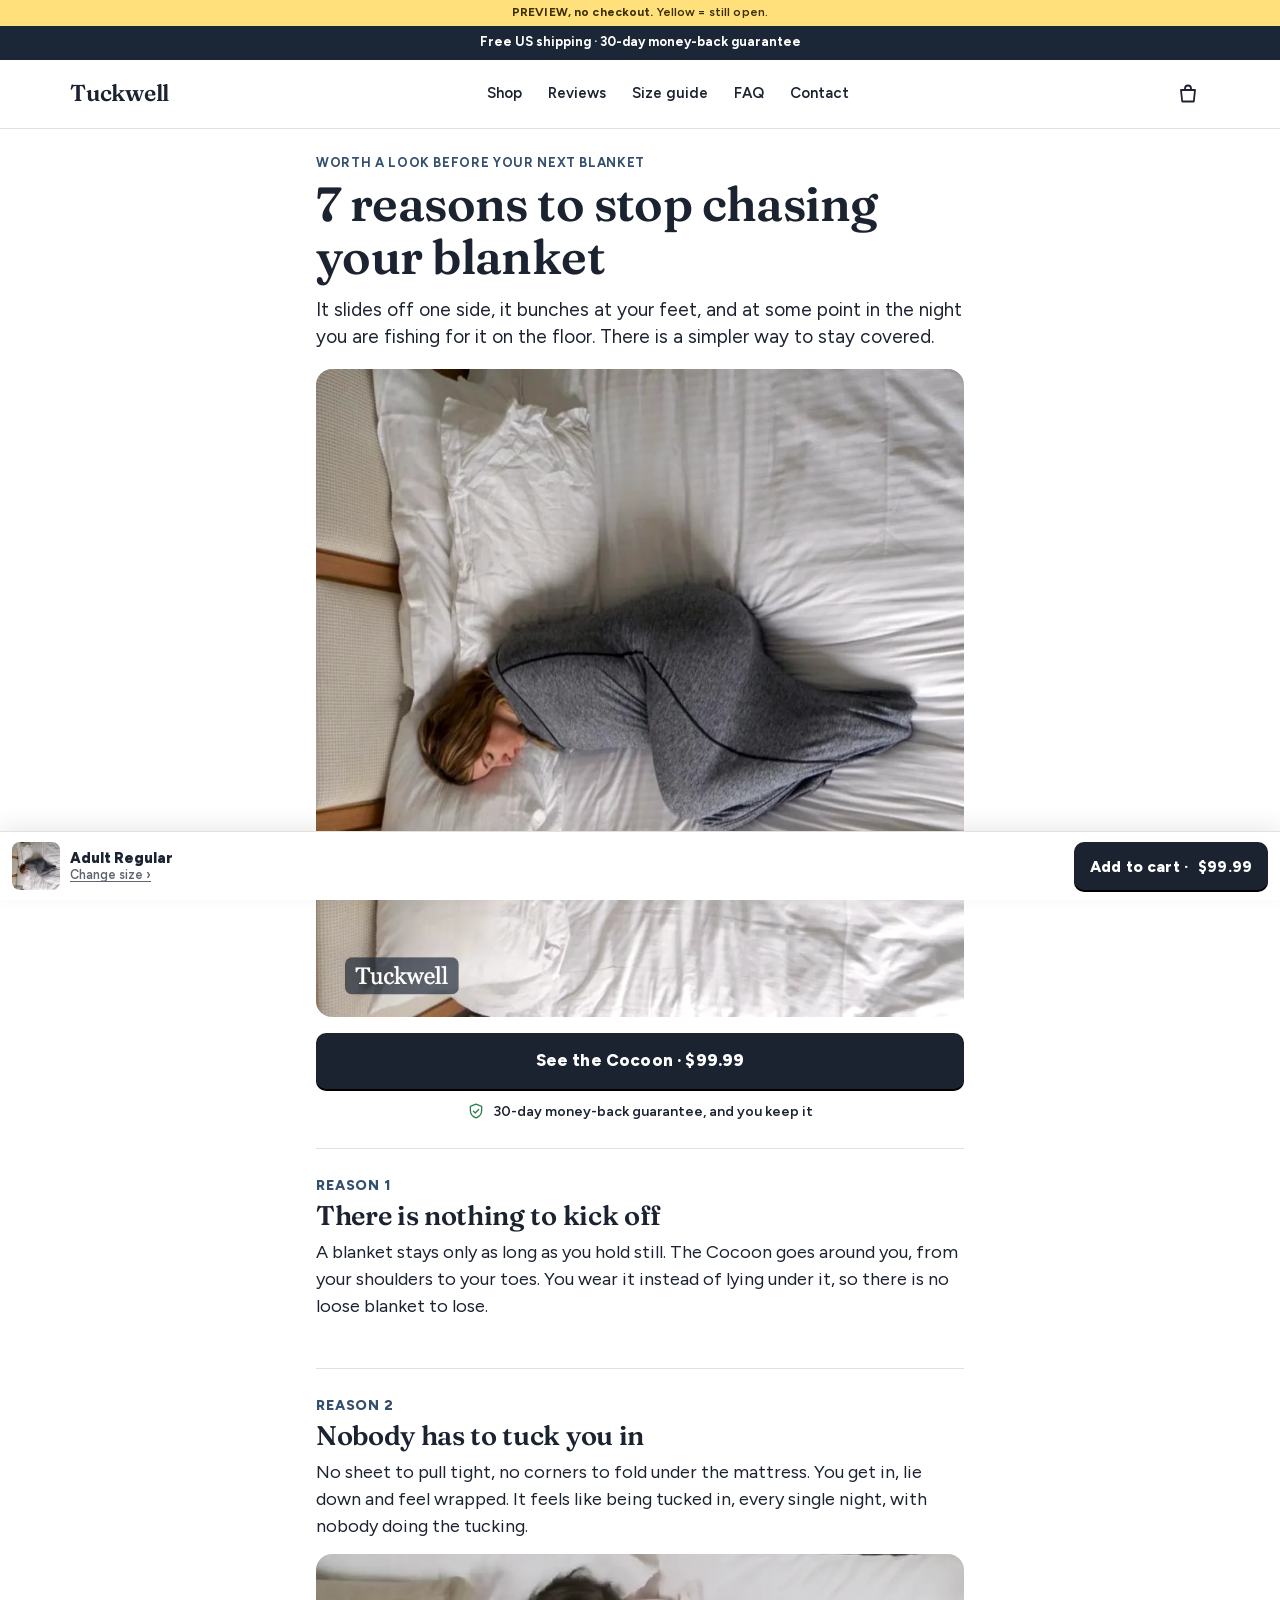
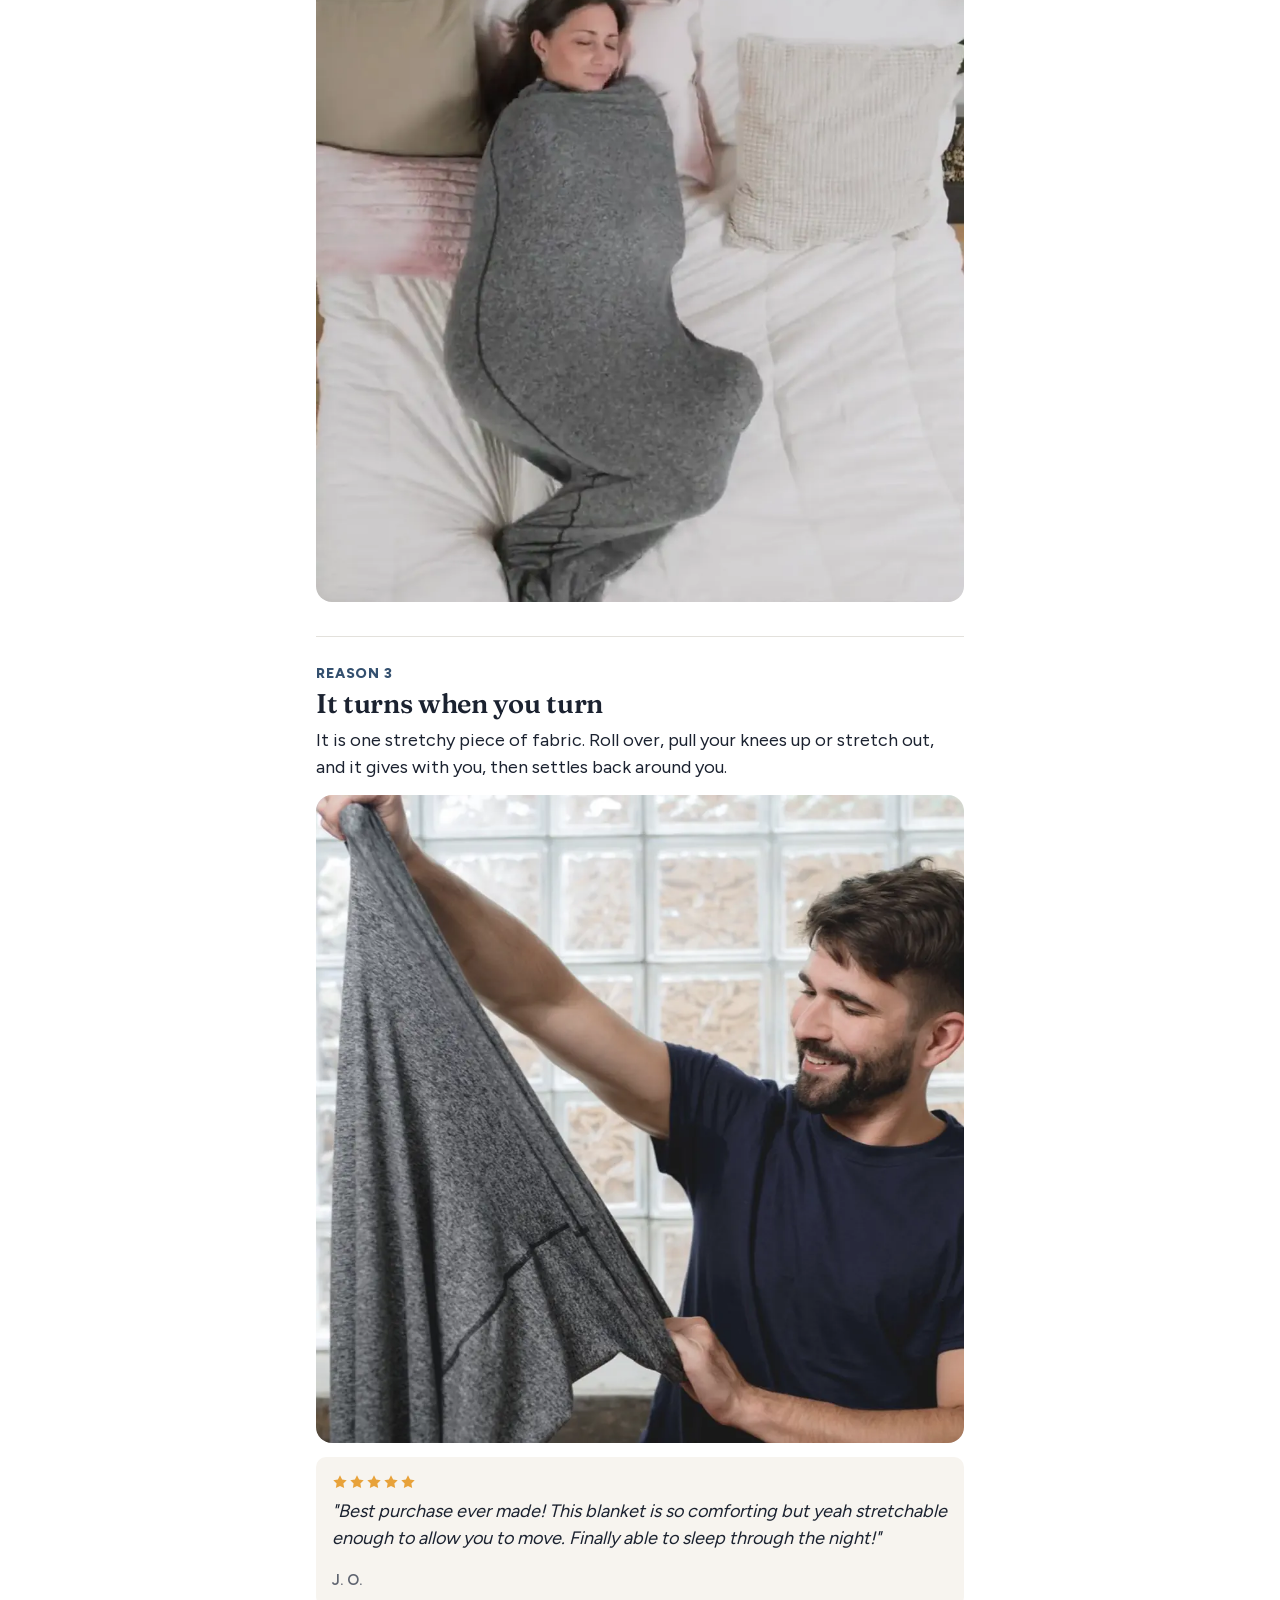
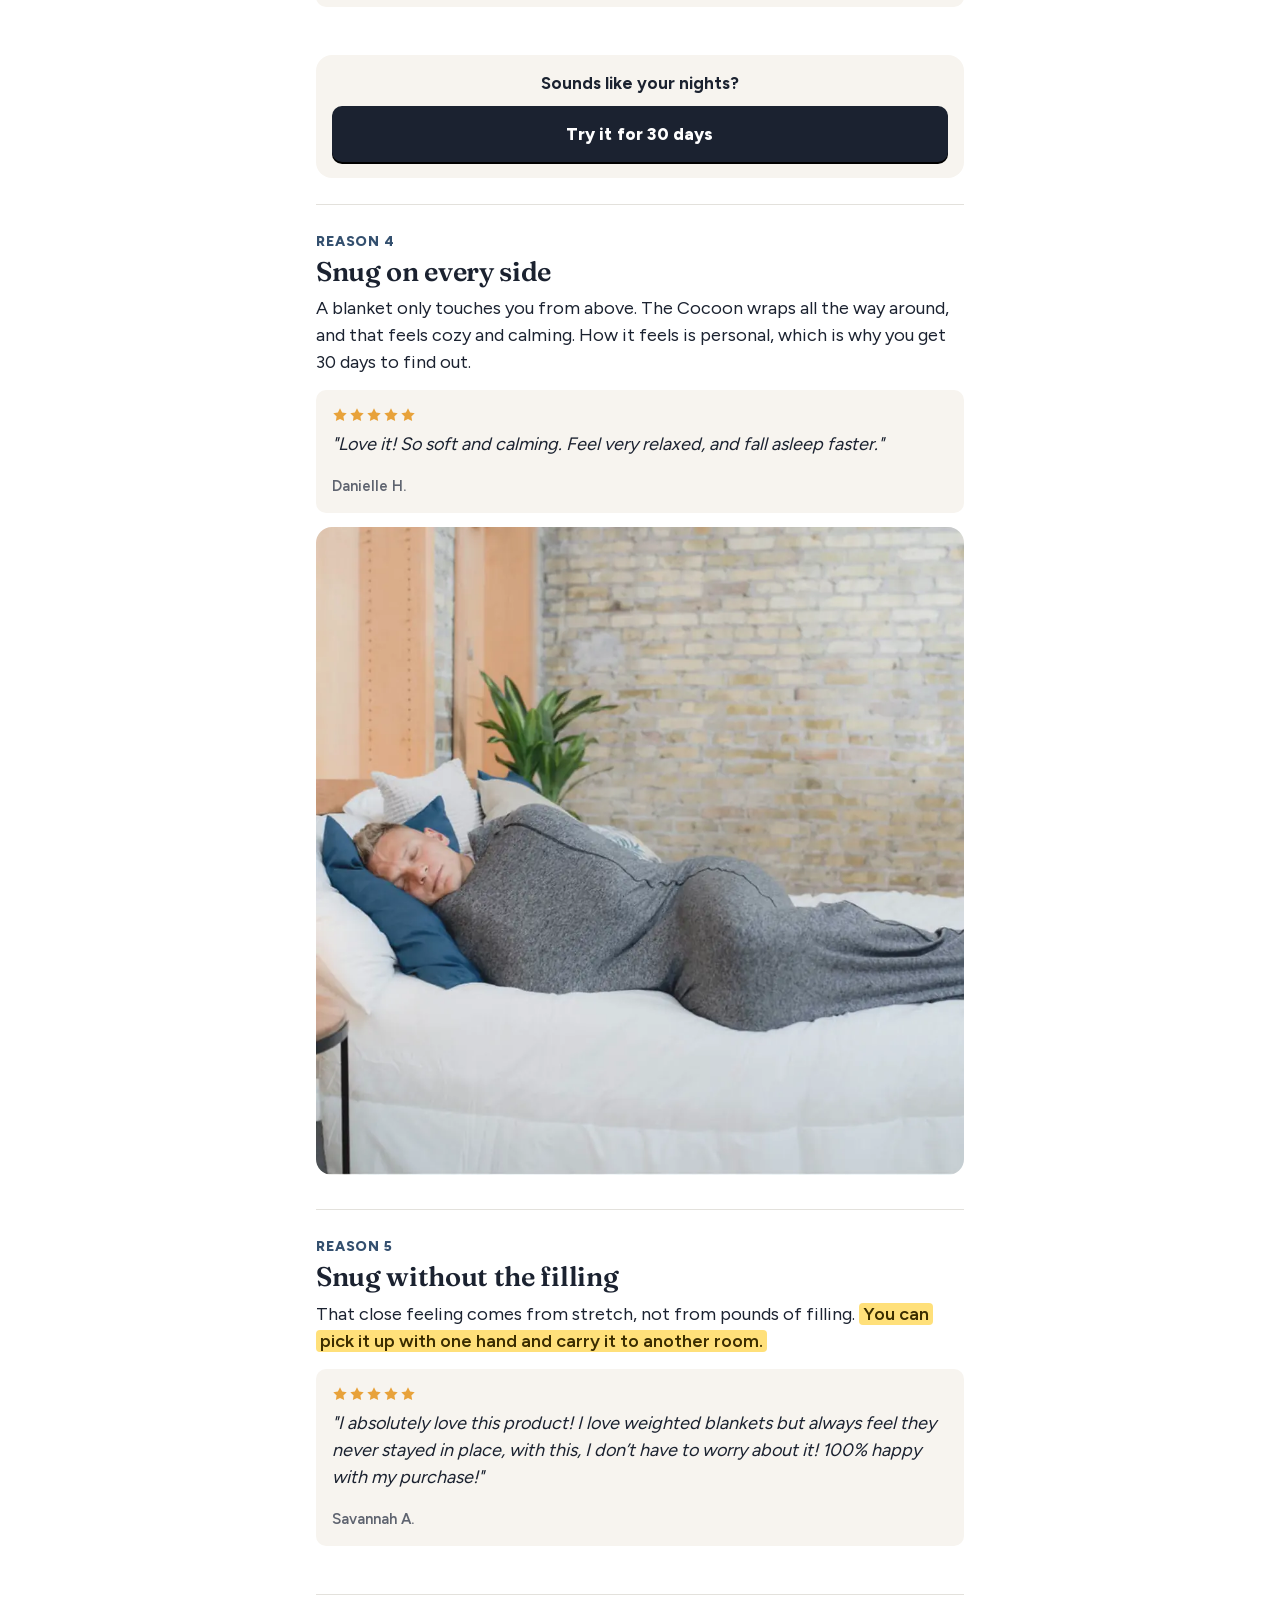
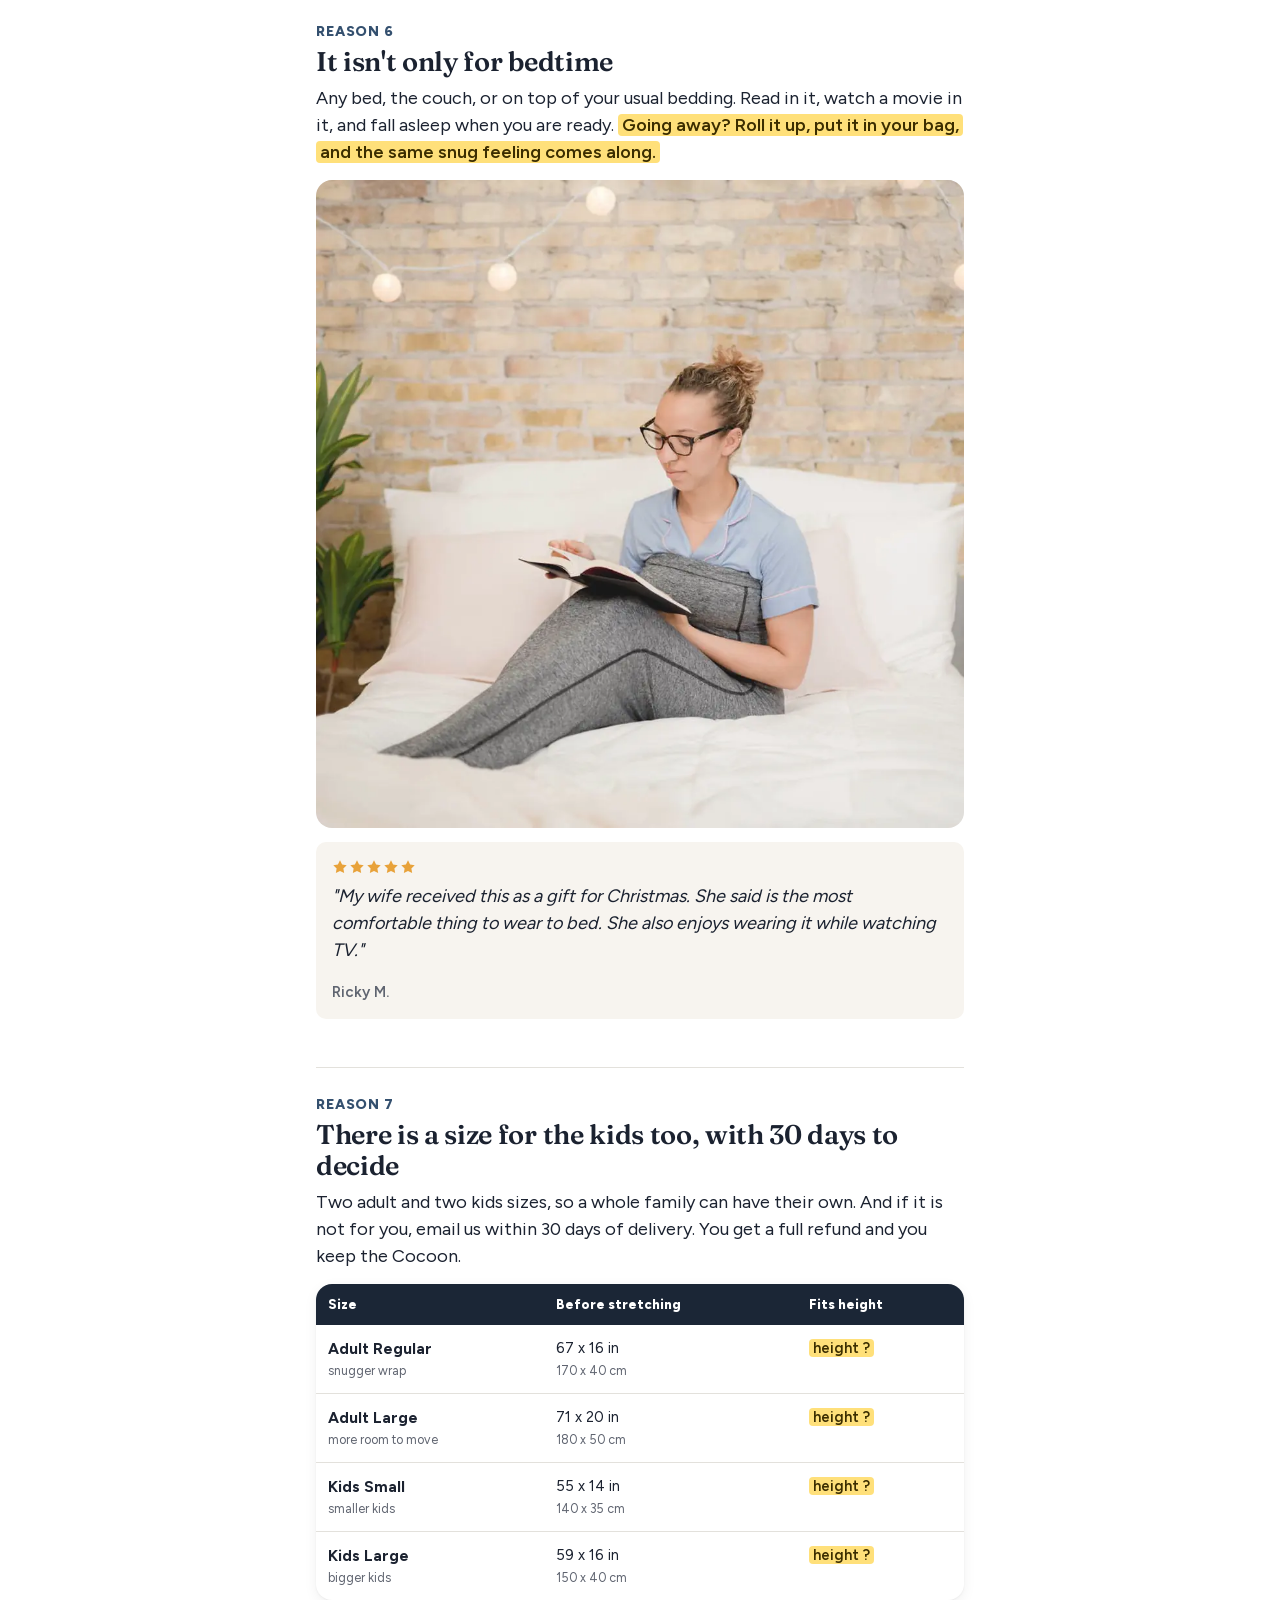
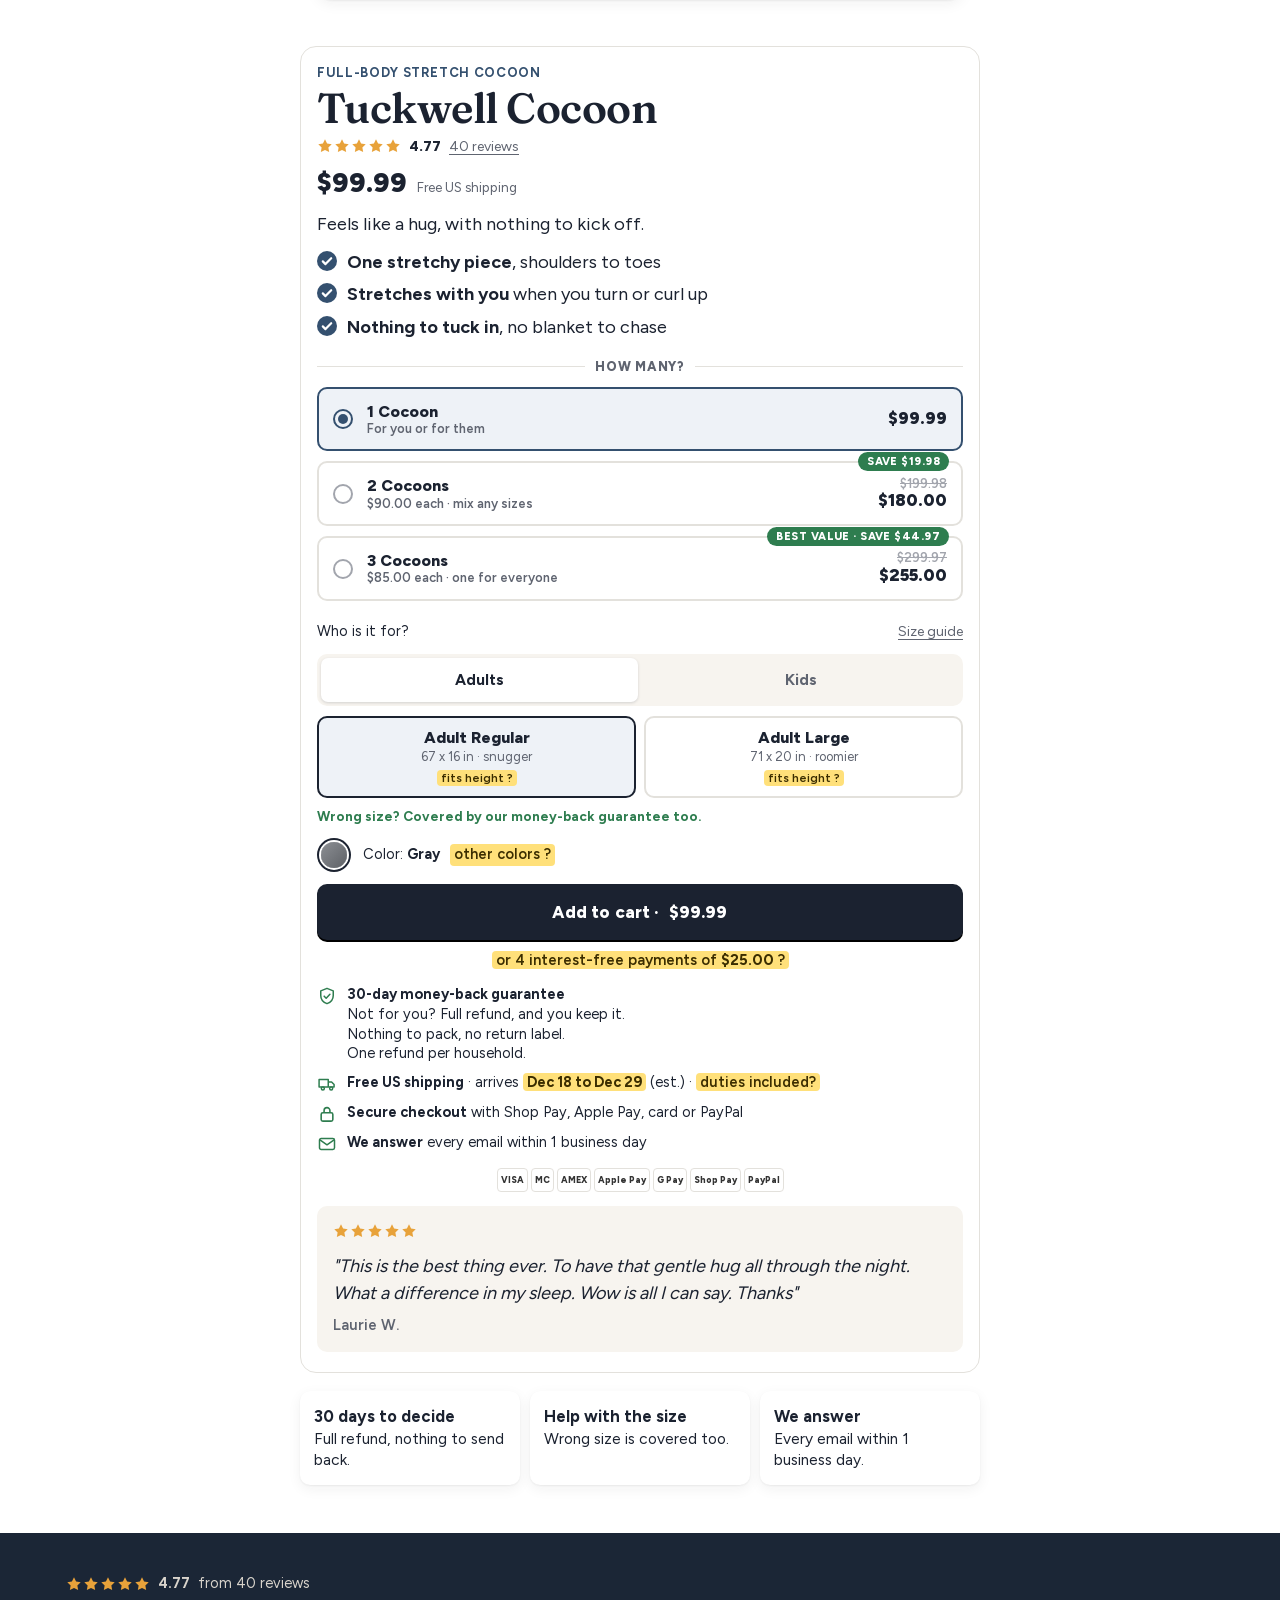
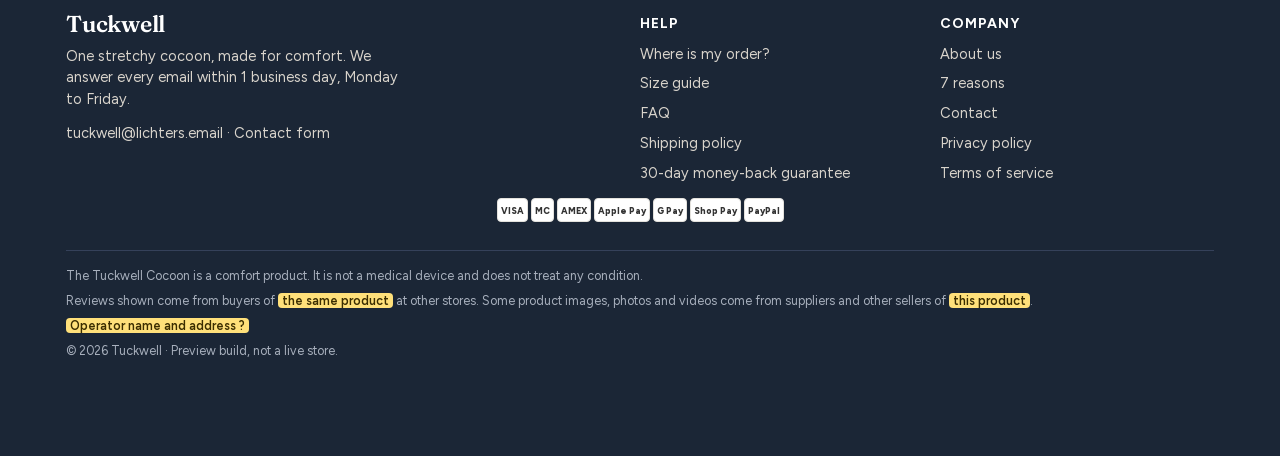
==== pages/7-reasons/index.html @ e1fd1ad3 "Tuckwell Cocoon: Bau aus den besten Konkurrenz-Shops Co-Authored-By: Claude Opus 5.5 <noreply@anthro" ====
<!doctype html>
<html lang="en">
<head>
<meta charset="utf-8">
<meta name="viewport" content="width=device-width,initial-scale=1,viewport-fit=cover">
<meta name="robots" content="noindex,nofollow">
<link rel="preload" href="../../fonts/Figtree.woff2" as="font" type="font/woff2" crossorigin>
<link rel="preload" href="../../fonts/Fraunces-600.woff2" as="font" type="font/woff2" crossorigin>
<meta property="og:image" content="../../img/og_tuckwell.jpg">
<link rel="stylesheet" href="../../assets/shop.css">
<title>7 reasons to stop chasing your blanket | Tuckwell</title>
<meta name="description" content="Why a stretchy full-body cocoon beats a blanket that never stays where you left it.">
<meta property="og:title" content="7 reasons to stop chasing your blanket">
</head>
<body data-basis="../..">
<svg width="0" height="0" style="position:absolute" aria-hidden="true">
  <symbol id="i-stern" viewBox="0 0 20 20"><path fill="currentColor" d="M10 1.6l2.6 5.3 5.8.8-4.2 4.1 1 5.8L10 14.9l-5.2 2.7 1-5.8L1.6 7.7l5.8-.8z"/></symbol>
  <symbol id="i-haken" viewBox="0 0 20 20"><circle cx="10" cy="10" r="10" fill="currentColor"/><path d="M5.8 10.4l2.7 2.7 5.7-5.9" fill="none" stroke="#fff" stroke-width="2.2" stroke-linecap="round" stroke-linejoin="round"/></symbol>
  <symbol id="i-haken-fein" viewBox="0 0 24 24"><path d="M5 12.5l4.5 4.5L19 7.5" fill="none" stroke="currentColor" stroke-width="2.4" stroke-linecap="round" stroke-linejoin="round"/></symbol>
  <symbol id="i-laster" viewBox="0 0 24 24"><g fill="none" stroke="currentColor" stroke-width="1.8" stroke-linejoin="round"><path d="M2.5 6.5h11v9h-11zM13.5 9.5h4l3 3.2v2.8h-7z"/><circle cx="7" cy="17.5" r="1.8" fill="#fff"/><circle cx="17" cy="17.5" r="1.8" fill="#fff"/></g></symbol>
  <symbol id="i-schild" viewBox="0 0 24 24"><g fill="none" stroke="currentColor" stroke-width="1.8" stroke-linejoin="round"><path d="M12 2.8l7.5 3v5.6c0 4.6-3.2 8.3-7.5 9.8-4.3-1.5-7.5-5.2-7.5-9.8V5.8z"/><path d="M8.6 12.2l2.4 2.4 4.5-4.6" stroke-linecap="round"/></g></symbol>
  <symbol id="i-waschen" viewBox="0 0 24 24"><g fill="none" stroke="currentColor" stroke-width="1.8" stroke-linejoin="round" stroke-linecap="round"><path d="M3 7h18l-2 12.5H5z"/><path d="M3 7l1.6-3h14.8L21 7"/><path d="M7.5 12.5c1.5-1.4 3-1.4 4.5 0s3 1.4 4.5 0"/></g></symbol>
  <symbol id="i-pfote" viewBox="0 0 24 24"><g fill="currentColor"><ellipse cx="6.2" cy="10" rx="2" ry="2.6"/><ellipse cx="10" cy="6.6" rx="2" ry="2.7"/><ellipse cx="14" cy="6.6" rx="2" ry="2.7"/><ellipse cx="17.8" cy="10" rx="2" ry="2.6"/><path d="M12 11.2c3 0 5.6 3.4 5.6 5.7 0 1.8-1.4 2.6-2.9 2.6-1.1 0-1.8-.6-2.7-.6s-1.6.6-2.7.6c-1.5 0-2.9-.8-2.9-2.6 0-2.3 2.6-5.7 5.6-5.7z"/></g></symbol>
  <symbol id="i-korb" viewBox="0 0 24 24"><g fill="none" stroke="currentColor" stroke-width="1.8" stroke-linejoin="round" stroke-linecap="round"><path d="M5 8h14l-1.2 11.5H6.2z"/><path d="M9 8V6.5a3 3 0 016 0V8"/></g></symbol>
  <symbol id="i-menue" viewBox="0 0 24 24"><path d="M3.5 7h17M3.5 12h17M3.5 17h17" stroke="currentColor" stroke-width="1.9" stroke-linecap="round"/></symbol>
  <symbol id="i-zu" viewBox="0 0 24 24"><path d="M6 6l12 12M18 6L6 18" stroke="currentColor" stroke-width="2" stroke-linecap="round"/></symbol>
  <symbol id="i-pfeil" viewBox="0 0 24 24"><path d="M9 5l7 7-7 7" fill="none" stroke="currentColor" stroke-width="2" stroke-linecap="round" stroke-linejoin="round"/></symbol>
  <symbol id="i-kalender" viewBox="0 0 24 24"><g fill="none" stroke="currentColor" stroke-width="1.8" stroke-linejoin="round" stroke-linecap="round"><rect x="3.5" y="5" width="17" height="15" rx="2"/><path d="M3.5 9.5h17M8 3v4M16 3v4"/></g></symbol>
  <symbol id="i-paket" viewBox="0 0 24 24"><g fill="none" stroke="currentColor" stroke-width="1.8" stroke-linejoin="round"><path d="M12 2.8l8.5 4.4v9.6L12 21.2l-8.5-4.4V7.2z"/><path d="M3.5 7.2L12 11.6l8.5-4.4M12 11.6v9.6"/></g></symbol>
  <symbol id="i-herz" viewBox="0 0 24 24"><path d="M12 20.3s-7.8-4.7-7.8-10.4A4.4 4.4 0 0112 7.2a4.4 4.4 0 017.8 2.7c0 5.7-7.8 10.4-7.8 10.4z" fill="currentColor"/></symbol>
  <symbol id="i-mail" viewBox="0 0 24 24"><g fill="none" stroke="currentColor" stroke-width="1.8" stroke-linejoin="round"><rect x="3" y="5.5" width="18" height="13" rx="2"/><path d="M3.5 7l8.5 6 8.5-6"/></g></symbol>
  <symbol id="i-schloss" viewBox="0 0 24 24"><g fill="none" stroke="currentColor" stroke-width="1.9" stroke-linejoin="round"><rect x="5" y="10.5" width="14" height="10" rx="2"/><path d="M8.5 10.5V7.8a3.5 3.5 0 017 0v2.7"/></g></symbol>
</svg>

<div class="vorschau"><b>PREVIEW, no checkout.</b> Yellow = still open.</div>
<div class="leiste" role="region" aria-label="Announcement"><span data-leiste>Christmas: order by <mark class="offen">Nov 30</mark> · Free US shipping</span></div>
<header class="kopf"><div class="kopf__innen">
  <a class="logo kopf__logo" href="../../" aria-label="Tuckwell home">Tuckwell</a>
  <nav class="kopf__nav" aria-label="Main"><a href="../../products/tuckwell-cocoon/">Shop</a><a href="../../products/tuckwell-cocoon/#bewertungen">Reviews</a><a href="../../pages/size-guide/">Size guide</a><a href="../../pages/faq/">FAQ</a><a href="../../pages/contact/">Contact</a></nav>
  <div class="kopf__rechts">
    <button class="symbol" data-oeffne="#korb" aria-label="Cart"><svg><use href="#i-korb"/></svg><span class="korb-zahl" data-leer="1">0</span></button>
    <button class="symbol kopf__menue" data-oeffne="#menue" aria-label="Menu"><svg><use href="#i-menue"/></svg></button>
  </div>
</div></header>
<main>
<article class="artikel">
  <div class="vorzeile-klein">Worth a look before your next blanket</div>
  <h1>7 reasons to stop chasing your blanket</h1>
  <p class="artikel__lead">It slides off one side, it bunches at your feet, and at some point in the night you are fishing for it on the floor. There is a simpler way to stay covered.</p>
  <img class="artikel__held" src="../../img/tw_01_oben.webp" alt="Woman asleep on her side on a bed, wrapped shoulders to toes in the gray Tuckwell Cocoon" width="1000" height="1000" fetchpriority="high">
  <a class="knopf" href="#kaufen">See the Cocoon · $99.99</a>
  <p class="klein-zeile"><svg><use href="#i-schild"/></svg> 30-day money-back guarantee, and you keep it</p>

  <section class="grund"><div class="grund__nr">REASON 1</div><h2>There is nothing to kick off</h2>
    <p>A blanket stays only as long as you hold still. The Cocoon goes around you, from your shoulders to your toes. You wear it instead of lying under it, so there is no loose blanket to lose.</p></section>

  <section class="grund"><div class="grund__nr">REASON 2</div><h2>Nobody has to tuck you in</h2>
    <p>No sheet to pull tight, no corners to fold under the mattress. You get in, lie down and feel wrapped. It feels like being tucked in, every single night, with nobody doing the tucking.</p>
    <img src="../../img/tw_anziehen_poster.webp" alt="Woman lying in the gray Cocoon on a bed, whole product on the body" loading="lazy" width="1000" height="1000"></section>

  <section class="grund"><div class="grund__nr">REASON 3</div><h2>It turns when you turn</h2>
    <p>It is one stretchy piece of fabric. Roll over, pull your knees up or stretch out, and it gives with you, then settles back around you.</p>
    <img src="../../img/tw_05_stoff.webp" alt="Man stretching the Cocoon fabric" loading="lazy" width="1000" height="1000"><div class="zitat"><span class="sterne"><svg><use href="#i-stern"/></svg><svg><use href="#i-stern"/></svg><svg><use href="#i-stern"/></svg><svg><use href="#i-stern"/></svg><svg><use href="#i-stern"/></svg></span><p>"Best purchase ever made! This blanket is so comforting but yeah stretchable enough to allow you to move. Finally able to sleep through the night!"</p><small>J. O.</small></div></section>

  <div class="zwischen"><p>Sounds like your nights?</p><a class="knopf" href="#kaufen">Try it for 30 days</a></div>

  <section class="grund"><div class="grund__nr">REASON 4</div><h2>Snug on every side</h2>
    <p>A blanket only touches you from above. The Cocoon wraps all the way around, and that feels cozy and calming. How it feels is personal, which is why you get 30 days to find out.</p><div class="zitat"><span class="sterne"><svg><use href="#i-stern"/></svg><svg><use href="#i-stern"/></svg><svg><use href="#i-stern"/></svg><svg><use href="#i-stern"/></svg><svg><use href="#i-stern"/></svg></span><p>"Love it! So soft and calming. Feel very relaxed, and fall asleep faster."</p><small>Danielle H.</small></div>
    <img src="../../img/tw_06_seite.webp" alt="Man asleep on his side in the Cocoon" loading="lazy" width="1000" height="1000"></section>

  <section class="grund"><div class="grund__nr">REASON 5</div><h2>Snug without the filling</h2>
    <p>That close feeling comes from stretch, not from pounds of filling. <mark class="offen">You can pick it up with one hand and carry it to another room.</mark></p><div class="zitat"><span class="sterne"><svg><use href="#i-stern"/></svg><svg><use href="#i-stern"/></svg><svg><use href="#i-stern"/></svg><svg><use href="#i-stern"/></svg><svg><use href="#i-stern"/></svg></span><p>"I absolutely love this product! I love weighted blankets but always feel they never stayed in place, with this, I don’t have to worry about it! 100% happy with my purchase!"</p><small>Savannah A.</small></div></section>

  <section class="grund"><div class="grund__nr">REASON 6</div><h2>It isn't only for bedtime</h2>
    <p>Any bed, the couch, or on top of your usual bedding. Read in it, watch a movie in it, and fall asleep when you are ready. <mark class="offen">Going away? Roll it up, put it in your bag, and the same snug feeling comes along.</mark></p>
    <img src="../../img/tw_07_lesen.webp" alt="Woman reading on the bed in the Cocoon" loading="lazy" width="1000" height="1000"><div class="zitat"><span class="sterne"><svg><use href="#i-stern"/></svg><svg><use href="#i-stern"/></svg><svg><use href="#i-stern"/></svg><svg><use href="#i-stern"/></svg><svg><use href="#i-stern"/></svg></span><p>"My wife received this as a gift for Christmas. She said is the most comfortable thing to wear to bed. She also enjoys wearing it while watching TV."</p><small>Ricky M.</small></div></section>

  <section class="grund"><div class="grund__nr">REASON 7</div><h2>There is a size for the kids too, with 30 days to decide</h2>
    <p>Two adult and two kids sizes, so a whole family can have their own. And if it is not for you, email us within 30 days of delivery. You get a full refund and you keep the Cocoon.</p>
    <div class="groessen-tabelle"><table><thead><tr><th>Size</th><th>Before stretching</th><th>Fits height</th></tr></thead><tbody><tr><td><b>Adult Regular</b><small>snugger wrap</small></td><td>67 x 16 in<small>170 x 40 cm</small></td><td><mark class="offen">height ?</mark></td></tr><tr><td><b>Adult Large</b><small>more room to move</small></td><td>71 x 20 in<small>180 x 50 cm</small></td><td><mark class="offen">height ?</mark></td></tr><tr><td><b>Kids Small</b><small>smaller kids</small></td><td>55 x 14 in<small>140 x 35 cm</small></td><td><mark class="offen">height ?</mark></td></tr><tr><td><b>Kids Large</b><small>bigger kids</small></td><td>59 x 16 in<small>150 x 40 cm</small></td><td><mark class="offen">height ?</mark></td></tr></tbody></table></div></section>
</article>

<section class="huelle" style="max-width:712px"><div class="kaufkasten" id="kaufen">
  <div class="pdp__info">
    <div class="vorzeile-klein">Full-body stretch cocoon</div>
    <h2 class="titel">Tuckwell Cocoon</h2>
    <a class="sterne-zeile" href="../../products/tuckwell-cocoon/#bewertungen"><span class="sterne"><svg><use href="#i-stern"/></svg><svg><use href="#i-stern"/></svg><svg><use href="#i-stern"/></svg><svg><use href="#i-stern"/></svg><svg><use href="#i-stern"/></svg></span><b>4.77</b><u>40 reviews</u></a>
    <div class="preis-zeile"><span class="preis">$99.99</span><small>Free US shipping</small></div>
    <p class="unterzeile">Feels like a hug, with nothing to kick off.</p>
    <ul class="haken">
      <li><svg><use href="#i-haken"/></svg><span><b>One stretchy piece</b>, shoulders to toes</span></li>
      <li><svg><use href="#i-haken"/></svg><span><b>Stretches with you</b> when you turn or curl up</span></li>
      <li><svg><use href="#i-haken"/></svg><span><b>Nothing to tuck in</b>, no blanket to chase</span></li>
    </ul>

    <div class="stufen" id="wieviele">
      <div class="stufen__titel">How many?</div>
      <button class="stufe an" data-stufe="1">
        <span class="stufe__punkt"></span>
        <span class="stufe__name">1 Cocoon<small>For you or for them</small></span>
        <span class="stufe__preis"><span>$99.99</span></span>
      </button>
      <button class="stufe" data-stufe="2">
        <span class="stufe__band">Save $19.98</span>
        <span class="stufe__punkt"></span>
        <span class="stufe__name">2 Cocoons<small>$90.00 each · mix any sizes</small></span>
        <span class="stufe__preis"><s>$199.98</s><span>$180.00</span></span>
      </button>
      <button class="stufe" data-stufe="3">
        <span class="stufe__band">Best value · save $44.97</span>
        <span class="stufe__punkt"></span>
        <span class="stufe__name">3 Cocoons<small>$85.00 each · one for everyone</small></span>
        <span class="stufe__preis"><s>$299.97</s><span>$255.00</span></span>
      </button>
    </div>

    <div class="wahl">
      <div class="wahl__kopf"><span data-erste>Who is it for?</span><button type="button" data-oeffne="#groessenblatt">Size guide</button></div>
      <div class="umschalter"><button data-gruppe="adult">Adults</button><button data-gruppe="kids">Kids</button></div>
      <div class="groessen groessen--zwei" data-fuer="adult"><button class="groesse" data-groesse="a170"><b>Adult Regular</b><span>67 x 16 in · snugger</span><span><mark class="offen">fits height ?</mark></span></button><button class="groesse" data-groesse="a180"><b>Adult Large</b><span>71 x 20 in · roomier</span><span><mark class="offen">fits height ?</mark></span></button></div>
      <div class="groessen groessen--zwei" data-fuer="kids" hidden><button class="groesse" data-groesse="k140"><b>Kids Small</b><span>55 x 14 in · smaller</span><span><mark class="offen">fits height ?</mark></span></button><button class="groesse" data-groesse="k150"><b>Kids Large</b><span>59 x 16 in · bigger</span><span><mark class="offen">fits height ?</mark></span></button></div>
      <p class="kinder-hinweis" data-fuer="kids" hidden>For children from age <mark class="offen">minimum age ?</mark> who can get in and out on their own. Not for babies or toddlers.</p>
      <div class="zweite" data-zweite hidden>
        <div>Second Cocoon: <b data-text="groesse2">Adult Regular</b></div>
        <div class="zweite__wahl"><button data-groesse2="a170">Adult R</button><button data-groesse2="a180">Adult L</button><button data-groesse2="k140">Kids S</button><button data-groesse2="k150">Kids L</button></div>
      </div>
      <div class="zweite" data-dritte hidden>
        <div>Third Cocoon: <b data-text="groesse3">Adult Regular</b></div>
        <div class="zweite__wahl"><button data-groesse3="a170">Adult R</button><button data-groesse3="a180">Adult L</button><button data-groesse3="k140">Kids S</button><button data-groesse3="k150">Kids L</button></div>
      </div>
      <div class="groessen__hinweis">Wrong size? Covered by our money-back guarantee&nbsp;too.</div>
    </div>

    <div class="wahl">
      <div class="farb-zeile"><span class="farb-punkt"></span><span>Color: <b>Gray</b></span><mark class="offen">other colors ?</mark></div>
    </div>

    <button class="knopf" id="hauptknopf" data-kaufen>Add to cart · <span data-text="knopfpreis">$99.99</span></button>
    <div class="rate"><mark class="offen">or 4 interest-free payments of <b data-text="rate">$25.00</b> ?</mark></div>
    <div class="vertrauenszeilen">
      <div><svg><use href="#i-schild"/></svg><span class="zeilen"><b>30-day money-back guarantee</b><i>Not for you? Full refund, and you keep it.</i><i>Nothing to pack, no return label.</i><i>One refund per household.</i></span></div>
      <div><svg><use href="#i-laster"/></svg><span><b>Free US shipping</b> · arrives <mark class="offen"><b data-text="liefer">soon</b></mark> (est.) · <mark class="offen">duties included?</mark></span></div>
      <div><svg><use href="#i-schloss"/></svg><span><b>Secure checkout</b> with Shop Pay, Apple Pay, card or PayPal</span></div>
      <div><svg><use href="#i-mail"/></svg><span><b>We answer</b> every email within 1 business day</span></div>
      <div data-frist-zeile><svg><use href="#i-herz"/></svg><span><b>A Christmas gift?</b> Order by <mark class="offen">Nov 30</mark> (est.) and ship it straight to them.</span></div>
    </div>
    <div class="zahlarten" aria-label="Payment methods"><span>VISA</span><span>MC</span><span>AMEX</span><span>Apple Pay</span><span>G Pay</span><span>Shop Pay</span><span>PayPal</span></div>
    <div class="zitat"><span class="sterne"><svg><use href="#i-stern"/></svg><svg><use href="#i-stern"/></svg><svg><use href="#i-stern"/></svg><svg><use href="#i-stern"/></svg><svg><use href="#i-stern"/></svg></span><p>"This is the best thing ever. To have that gentle hug all through the night. What a difference in my sleep. Wow is all I can say. Thanks"</p><small>Laurie W.</small></div>
    
  </div>
</div>
<div class="karten3">
  <a href="../../pages/refund-policy/"><b>30 days to decide</b>Full refund, nothing to send back.</a>
  <a href="../../pages/size-guide/"><b>Help with the size</b>Wrong size is covered too.</a>
  <a href="../../pages/contact/"><b>We answer</b>Every email within 1 business day.</a>
</div></section>
<div style="height:48px"></div>
</main>
<div class="haftend" aria-hidden="true">
  <button class="haftend__wahl" data-oeffne="#groessenblatt" aria-label="Change size">
    <img src="../../img/tw_01_oben.webp" alt="" loading="lazy">
    <span class="haftend__text"><b data-text="haftwahl">Adult Regular</b><span class="haftend__liefer">Change size ›</span></span>
  </button>
  <button class="knopf" data-kaufen>Add to cart · <span data-text="knopfpreis">$99.99</span></button>
</div>
<div class="schublade schublade--unten" id="groessenblatt" aria-hidden="true"><div class="schublade__grund"></div>
  <div class="schublade__tafel"><div class="schublade__kopf"><span>Find the right size</span><button class="symbol" data-zu aria-label="Close"><svg><use href="#i-zu"/></svg></button></div>
  <div class="blatt__inhalt">
    <p class="blatt__regel">Sizes are before stretching. Between two sizes? <b>The smaller wraps snugger, the larger gives more room.</b></p>
    <div class="blatt__liste"><button data-groesse="a170" data-zu><b>Adult Regular</b><span>67 x 16 in<br>170 x 40 cm</span><strong><mark class="offen">fits height ?</mark></strong><em>snugger wrap</em></button><button data-groesse="a180" data-zu><b>Adult Large</b><span>71 x 20 in<br>180 x 50 cm</span><strong><mark class="offen">fits height ?</mark></strong><em>more room to move</em></button><button data-groesse="k140" data-zu><b>Kids Small</b><span>55 x 14 in<br>140 x 35 cm</span><strong><mark class="offen">fits height ?</mark></strong><em>smaller kids</em></button><button data-groesse="k150" data-zu><b>Kids Large</b><span>59 x 16 in<br>150 x 40 cm</span><strong><mark class="offen">fits height ?</mark></strong><em>bigger kids</em></button></div>
    <p class="blatt__klein">Wrong size? Covered by our 30-day money-back guarantee: full refund, you keep it. <a href="../../pages/size-guide/">Full size guide</a></p>
  </div></div></div>
<footer class="fuss"><div class="huelle">
  <a class="fuss__bew" href="../../products/tuckwell-cocoon/#bewertungen"><span class="sterne"><svg><use href="#i-stern"/></svg><svg><use href="#i-stern"/></svg><svg><use href="#i-stern"/></svg><svg><use href="#i-stern"/></svg><svg><use href="#i-stern"/></svg></span> <b>4.77</b> from 40 reviews</a>
  <div class="fuss__raster">
    <div><span class="logo logo--hell">Tuckwell</span>
      <p style="margin:0;max-width:340px">One stretchy cocoon, made for comfort. We answer every email within 1 business day, Monday to Friday.</p>
      <p style="margin:12px 0 0"><a href="mailto:tuckwell@lichters.email">tuckwell@lichters.email</a> · <a href="../../pages/contact/">Contact form</a></p></div>
    <div><h5>Help</h5><ul><li><a href="mailto:tuckwell@lichters.email?subject=Where%20is%20my%20order%3F">Where is my order?</a></li><li><a href="../../pages/size-guide/">Size guide</a></li><li><a href="../../pages/faq/">FAQ</a></li><li><a href="../../pages/shipping-policy/">Shipping policy</a></li><li><a href="../../pages/refund-policy/">30-day money-back guarantee</a></li></ul></div>
    <div><h5>Company</h5><ul><li><a href="../../pages/about-us/">About us</a></li><li><a href="../../pages/7-reasons/">7 reasons</a></li><li><a href="../../pages/contact/">Contact</a></li><li><a href="../../pages/privacy-policy/">Privacy policy</a></li><li><a href="../../pages/terms-of-service/">Terms of service</a></li></ul></div>
  </div>
  <div class="zahlarten" aria-label="Payment methods"><span>VISA</span><span>MC</span><span>AMEX</span><span>Apple Pay</span><span>G Pay</span><span>Shop Pay</span><span>PayPal</span></div>
  <div class="fuss__klein"><p>The Tuckwell Cocoon is a comfort product. It is not a medical device and does not treat any condition.</p><p class="fuss__recht">Reviews shown come from buyers of <mark class="offen">the same product</mark> at other stores. Some product images, photos and videos come from suppliers and other sellers of <mark class="offen">this product</mark>.</p><p class="fuss__betreiber"><mark class="offen">Operator name and address ?</mark></p><p>© 2026 Tuckwell · Preview build, not a live store.</p></div>
</div></footer>
<div class="schublade schublade--rechts" id="menue" aria-hidden="true"><div class="schublade__grund"></div>
  <div class="schublade__tafel"><div class="schublade__kopf"><span>Menu</span><button class="symbol" data-zu aria-label="Close"><svg><use href="#i-zu"/></svg></button></div>
  <ul class="menue-liste">
    <li><a href="../../products/tuckwell-cocoon/">Shop the Cocoon <svg width="18" height="18"><use href="#i-pfeil"/></svg></a></li>
    <li><a href="../../products/tuckwell-cocoon/?for=kids">Kids sizes <svg width="18" height="18"><use href="#i-pfeil"/></svg></a></li>
    <li><a href="../../products/tuckwell-cocoon/?qty=3#wieviele">3 for the family <svg width="18" height="18"><use href="#i-pfeil"/></svg></a></li>
    <li><a href="../../products/tuckwell-cocoon/#bewertungen">Reviews <svg width="18" height="18"><use href="#i-pfeil"/></svg></a></li>
    <li><a href="../../pages/size-guide/">Size guide <svg width="18" height="18"><use href="#i-pfeil"/></svg></a></li>
    <li><a href="../../pages/7-reasons/">7 reasons <svg width="18" height="18"><use href="#i-pfeil"/></svg></a></li>
    <li><a href="../../pages/faq/">FAQ <svg width="18" height="18"><use href="#i-pfeil"/></svg></a></li>
    <li><a href="mailto:tuckwell@lichters.email?subject=Where%20is%20my%20order%3F">Where is my order? <svg width="18" height="18"><use href="#i-pfeil"/></svg></a></li>
    <li><a href="../../pages/about-us/">About us <svg width="18" height="18"><use href="#i-pfeil"/></svg></a></li>
    <li><a href="../../pages/contact/">Contact us <svg width="18" height="18"><use href="#i-pfeil"/></svg></a></li>
  </ul></div></div>
<div class="schublade schublade--rechts" id="korb" aria-hidden="true"><div class="schublade__grund"></div>
  <div class="schublade__tafel"><div class="schublade__kopf"><span>Your cart</span><button class="symbol" data-zu aria-label="Close"><svg><use href="#i-zu"/></svg></button></div>
  <div class="korb__liste" id="korb-liste"></div>
  <div class="korb__fuss">
    <div class="korb__spar" id="korb-spar" hidden><span>Multi-Cocoon saving</span><span id="korb-spar-wert"></span></div>
    <div class="korb__summe"><span>Subtotal</span><span id="korb-summe">$0.00</span></div>
    <div class="rate rate--korb"><mark class="offen">or 4 interest-free payments of <b id="korb-rate">$0.00</b> ?</mark></div>
    <div class="korb__klein">Shipping: <b>Free</b> · <mark class="offen">duties included?</mark> · arrives <mark class="offen"><span data-text="liefer">soon</span></mark> (est.)</div>
    <button class="knopf" data-kasse><svg width="18" height="18"><use href="#i-schloss"/></svg> Secure checkout</button>
    <div class="express"><button data-kasse class="express__shop">Shop Pay</button><button data-kasse class="express__g">G Pay</button><button data-kasse class="express__p">PayPal</button></div>
    <div class="unter-knopf" style="margin-top:12px">
      <div><svg><use href="#i-schild"/></svg><span class="zeilen"><b>30-day money-back guarantee</b><i>Not for you? Full refund, and you keep it.</i></span></div>
    </div>
    <div class="zahlarten" aria-label="Payment methods"><span>VISA</span><span>MC</span><span>AMEX</span><span>Apple Pay</span><span>G Pay</span><span>Shop Pay</span><span>PayPal</span></div>
  </div></div></div>
<div class="toast" id="toast" role="status"></div>
<script src="../../assets/shop.js" defer></script>
</body>
</html>
---- assets/shop.css ----
@font-face{font-family:'Figtree';font-weight:300 900;font-style:normal;font-display:swap;src:url('../fonts/Figtree.woff2') format('woff2')}

:root{
  --rot:#34506F;--rot-dunkel:#263C55;--rot-hell:#EEF2F7;
  --creme:#F7F4EF;--sand:#EFE9E0;--sand-dunkel:#E2DACD;--kakao:#1B2636;
  --linie:#E3E1DC;--text:#1B2230;--grau:#5F6470;--grau-hell:#A2A5AD;
  --stern:#E8A23A;--gruen:#2E7D4F;--weiss:#fff;
  --r:10px;--r-gross:16px;
  --schatten:0 1px 2px rgba(28,28,28,.06),0 4px 14px rgba(28,28,28,.06);
}
*{box-sizing:border-box}
html{-webkit-text-size-adjust:100%;scroll-behavior:smooth}
body{margin:0;font-family:'Figtree',system-ui,-apple-system,sans-serif;color:var(--text);background:var(--weiss);font-size:18px;line-height:1.5;-webkit-font-smoothing:antialiased;overflow-x:hidden}
img{max-width:100%;height:auto;display:block}
a{color:inherit}
button{font-family:inherit;cursor:pointer}
.huelle{max-width:1180px;margin:0 auto;padding:0 16px}
.sr{position:absolute;width:1px;height:1px;overflow:hidden;clip:rect(0 0 0 0)}
.rot{color:var(--rot)}

/* Vorschau-Hinweis für David (kein Teil des echten Shops) */
.vorschau{background:#111;color:#fff;font-size:11.5px;line-height:1.3;text-align:center;padding:5px 10px;letter-spacing:.01em}
.vorschau b{color:#FFD27A}

/* Ankündigungsleiste */
.leiste{background:var(--rot);color:#fff;font-size:13px;font-weight:700;text-align:center;min-height:34px;display:flex;align-items:center;justify-content:center;padding:6px 12px;line-height:1.25}
.leiste__spur{display:flex;flex-direction:column;animation:leiste 12s infinite}
.leiste__spur span{height:34px;display:flex;align-items:center;justify-content:center;gap:6px;padding:0 12px}
@keyframes leiste{0%,28%{transform:translateY(0)}33%,61%{transform:translateY(-34px)}66%,94%{transform:translateY(-68px)}100%{transform:translateY(0)}}

/* Kopf */
.kopf{position:sticky;top:0;z-index:40;background:rgba(255,255,255,.97);backdrop-filter:saturate(1.4) blur(8px);border-bottom:1px solid var(--linie)}
.kopf__innen{display:grid;grid-template-columns:auto 1fr auto;align-items:center;height:56px;max-width:1180px;margin:0 auto;padding:0 6px 0 16px}
.kopf__rechts{display:flex;align-items:center;justify-self:end}
.kopf__logo{justify-self:start;display:block}
.kopf__logo img{height:22px;width:auto}
.symbol{width:44px;height:44px;display:grid;place-items:center;background:none;border:0;padding:0;position:relative;color:var(--text)}
.symbol svg{width:24px;height:24px}
.korb-zahl{position:absolute;top:5px;right:3px;min-width:18px;height:18px;border-radius:9px;background:var(--rot);color:#fff;font-size:11px;font-weight:700;display:grid;place-items:center;padding:0 4px}
.korb-zahl[data-leer="1"]{display:none}
.kopf__nav{display:none}
@media(min-width:900px){
  .kopf__innen{height:68px;padding:0 20px}
  .kopf__nav{display:flex;gap:26px;font-size:15px;font-weight:600;justify-self:center}
  .kopf__nav a{text-decoration:none}
  .kopf__logo img{height:26px}
  .kopf__menue{display:none}
}

/* Menü-Schublade */
.schublade{position:fixed;inset:0;z-index:90;pointer-events:none}
.schublade__grund{position:absolute;inset:0;background:rgba(0,0,0,.4);opacity:0;transition:opacity .25s}
.schublade__tafel{position:absolute;top:0;bottom:0;background:#fff;width:min(420px,88vw);transition:transform .3s cubic-bezier(.2,.8,.2,1);display:flex;flex-direction:column}
.schublade--links .schublade__tafel{left:0;transform:translateX(-100%)}
.schublade--rechts .schublade__tafel{right:0;transform:translateX(100%)}
.schublade.offen{pointer-events:auto}
.schublade.offen .schublade__grund{opacity:1}
.schublade.offen .schublade__tafel{transform:none}
.schublade__kopf{display:flex;align-items:center;justify-content:space-between;padding:10px 12px 10px 18px;border-bottom:1px solid var(--linie);font-weight:800;font-size:17px}
.menue-liste{list-style:none;margin:0;padding:8px 0}
.menue-liste a{display:flex;justify-content:space-between;padding:15px 20px;text-decoration:none;font-weight:600;font-size:17px;border-bottom:1px solid #f1eee9}

/* Warenkorb */
.korb__liste{flex:1;overflow:auto;padding:14px 16px}
.korb__hinweis{background:var(--creme);border-radius:var(--r);padding:10px 12px;font-size:13.5px;display:flex;gap:8px;align-items:center;margin-bottom:14px}
.korb__posten{display:grid;grid-template-columns:76px 1fr auto;gap:12px;padding:12px 0;border-bottom:1px solid var(--linie)}
.korb__posten img{width:76px;height:76px;object-fit:cover;border-radius:8px;background:var(--creme)}
.korb__name{font-weight:700;font-size:15px;line-height:1.25}
.korb__var{font-size:13px;color:var(--grau)}
.korb__preis{font-weight:700;text-align:right}
.menge{display:inline-flex;align-items:center;border:1px solid var(--linie);border-radius:8px;margin-top:8px;height:32px}
.menge button{width:32px;height:30px;border:0;background:none;font-size:17px}
.menge span{min-width:22px;text-align:center;font-weight:700;font-size:14px}
.korb__leer{text-align:center;color:var(--grau);padding:40px 10px}
.korb__fuss{border-top:1px solid var(--linie);padding:14px 16px 18px;background:#fff}
.korb__spar{display:flex;justify-content:space-between;font-size:14px;font-weight:600;color:#1E5A36;margin-bottom:4px}.korb__spar[hidden]{display:none}
.korb__summe{display:flex;justify-content:space-between;font-weight:800;font-size:18px;margin-bottom:4px}
.korb__klein{font-size:12.5px;color:var(--grau);margin-bottom:12px}

/* Knöpfe */
.knopf{display:flex;align-items:center;justify-content:center;gap:10px;width:100%;min-height:56px;border:0;border-radius:var(--r);background:var(--text);color:#fff;font-weight:800;font-size:17px;letter-spacing:.01em;text-decoration:none;padding:0 18px;transition:transform .08s,background .2s;box-shadow:0 2px 0 #000}
.knopf:active{transform:translateY(1px)}
.knopf:hover{background:#000}
.knopf--dunkel{background:var(--text);box-shadow:0 2px 0 #000}
.knopf--hell{background:#fff;color:var(--text);border:2px solid var(--text);box-shadow:none}
.knopf small{font-weight:600;opacity:.9}

/* Produktbereich */
.pdp{display:grid;gap:0;padding-bottom:10px}.pdp>*{min-width:0}
@media(min-width:900px){.pdp{grid-template-columns:1.1fr 1fr;gap:48px;padding-top:28px}.pdp__info{padding-top:6px}}
.galerie{position:relative;margin:0 -16px}
@media(min-width:900px){.galerie{margin:0}.medien{position:sticky;top:90px;align-self:start}}
.galerie__spur{display:flex;overflow-x:auto;scroll-snap-type:x mandatory;scrollbar-width:none;background:var(--creme)}
.galerie__spur::-webkit-scrollbar{display:none}
.galerie__bild{flex:0 0 100%;scroll-snap-align:center;aspect-ratio:1/1;position:relative}
.galerie__bild img{width:100%;height:100%!important;object-fit:cover}
@media(min-width:900px){.galerie__spur{border-radius:var(--r-gross)}}
.galerie__punkte{display:flex;gap:6px;justify-content:center;position:absolute;bottom:12px;left:0;right:0}
.galerie__punkte i{width:7px;height:7px;border-radius:50%;background:rgba(28,28,28,.25);transition:all .2s}
.galerie__punkte i.an{background:var(--text);width:18px;border-radius:4px}
.galerie__plakette{position:absolute;top:12px;left:12px;background:#fff;border-radius:999px;font-size:12.5px;font-weight:700;padding:6px 11px;box-shadow:var(--schatten);display:flex;gap:6px;align-items:center}
.daumen{display:flex;gap:8px;overflow-x:auto;padding:10px 16px 0;scrollbar-width:none}
.daumen::-webkit-scrollbar{display:none}
.daumen button{flex:0 0 62px;height:62px;border-radius:8px;overflow:hidden;border:2px solid transparent;padding:0;background:var(--creme)}
.daumen button.an{border-color:var(--text)}
.daumen img{width:100%;height:100%;object-fit:cover}
@media(min-width:900px){.daumen{padding:12px 0 0}}

.pdp__info{padding-top:16px}
.sterne-zeile{display:flex;align-items:center;gap:8px;font-size:14px;text-decoration:none}
.sterne{display:inline-flex;gap:1px;color:var(--stern)}
.sterne svg{width:16px;height:16px}
.sterne-zeile b{font-weight:800}
.sterne-zeile u{color:var(--grau);text-underline-offset:3px}
.titel{font-size:27px;line-height:1.12;font-weight:850;letter-spacing:-.015em;margin:8px 0 6px}
@media(min-width:900px){.titel{font-size:36px}}
.unterzeile{color:var(--grau);font-size:18px;margin:0 0 14px}
.preis-zeile{display:flex;align-items:baseline;gap:10px;margin:2px 0 8px}
.preis{font-size:26px;font-weight:850}
.preis-zeile small{color:var(--grau);font-size:13.5px}
.haken{list-style:none;padding:0;margin:0 0 18px;display:grid;gap:8px}
.haken li{display:flex;gap:10px;align-items:flex-start;font-size:18px;line-height:1.35}
.haken svg{flex:0 0 20px;width:20px;height:20px;color:var(--rot);margin-top:1px}

.wahl{margin:0 0 16px}
.wahl__kopf{display:flex;justify-content:space-between;align-items:baseline;font-size:14.5px;margin-bottom:8px}
.wahl__kopf b{font-weight:800}
.wahl__kopf a,.wahl__kopf button{font-size:13.5px;color:var(--grau);background:none;border:0;padding:0;text-decoration:underline;text-underline-offset:3px}
.farben{display:flex;gap:10px}
.farbe{display:flex;align-items:center;gap:8px;border:2px solid var(--linie);border-radius:999px;padding:5px 12px 5px 5px;background:#fff;font-weight:700;font-size:14px;color:var(--text)}
.farbe i{width:28px;height:28px;border-radius:50%;display:block;box-shadow:inset 0 0 0 1px rgba(0,0,0,.08)}
.farbe.an{border-color:var(--text)}
.groessen{display:grid;grid-template-columns:repeat(4,1fr);gap:8px}
.groesse{border:2px solid var(--linie);border-radius:var(--r);background:#fff;padding:9px 4px 8px;text-align:center;color:var(--text)}
.groesse b{display:block;font-size:17px;font-weight:850;line-height:1.1}
.groesse span{display:block;font-size:12px;color:var(--grau);margin-top:2px}
.groesse.an{border-color:var(--text);background:var(--creme)}

/* Mengenstufen */
.stufen{display:grid;gap:10px;margin:2px 0 16px;scroll-margin-top:72px}
.stufen__titel{display:flex;align-items:center;gap:10px;font-size:13px;font-weight:800;letter-spacing:.06em;text-transform:uppercase;color:var(--grau)}
.stufen__titel:before,.stufen__titel:after{content:"";flex:1;height:1px;background:var(--linie)}
.stufe{position:relative;display:grid;grid-template-columns:22px 1fr auto;align-items:center;gap:12px;border:2px solid var(--linie);border-radius:var(--r);padding:13px 14px;background:#fff;text-align:left;color:var(--text);width:100%}
.stufe__punkt{width:20px;height:20px;border-radius:50%;border:2px solid var(--grau-hell);position:relative}
.stufe.an{border-color:var(--rot);background:var(--rot-hell)}
.stufe.an .stufe__punkt{border-color:var(--rot)}
.stufe.an .stufe__punkt:after{content:"";position:absolute;inset:3px;border-radius:50%;background:var(--rot)}
.stufe__name{font-weight:800;font-size:16px;line-height:1.2}
.stufe__name small{display:block;font-weight:600;font-size:13px;color:var(--grau)}
.stufe__preis{text-align:right;font-weight:850;font-size:17px;line-height:1.15}
.stufe__preis s{display:block;font-weight:600;font-size:13px;color:var(--grau-hell)}
.stufe__band{position:absolute;top:-11px;right:12px;background:var(--rot);color:#fff;font-size:11px;font-weight:800;letter-spacing:.04em;text-transform:uppercase;border-radius:999px;padding:3px 9px}
.stufe__band--dunkel{background:var(--text)}

.unter-knopf{display:grid;gap:7px;margin:12px 0 4px;font-size:14px}
.unter-knopf div{display:flex;gap:9px;align-items:center}
.unter-knopf svg{width:19px;height:19px;flex:0 0 19px;color:var(--gruen)}
.zahlarten{display:flex;flex-wrap:nowrap;gap:3px;justify-content:center;margin:14px 0 6px}
.zahlarten span{height:24px;border:1px solid var(--linie);border-radius:4px;display:grid;place-items:center;font-size:9px;font-weight:800;color:#333;padding:0 3px;background:#fff;white-space:nowrap}
@media(max-width:350px){.zahlarten{gap:2px}.zahlarten span{font-size:8px;padding:0 2px}}

.liefer{display:flex;gap:12px;align-items:center;background:var(--creme);border-radius:var(--r);padding:12px 14px;margin:14px 0;font-size:14px;line-height:1.35}
.liefer svg{width:26px;height:26px;flex:0 0 26px;color:var(--text)}
.liefer b{font-weight:800}

.vertrauen{display:grid;grid-template-columns:repeat(3,1fr);gap:8px;margin:12px 0 4px}
.vertrauen div{text-align:center;font-size:12px;line-height:1.25;font-weight:700;color:var(--text);background:#fff;border:1px solid var(--linie);border-radius:var(--r);padding:10px 4px}
.vertrauen svg{width:26px;height:26px;margin:0 auto 5px;color:var(--rot)}

/* Akkordeons */
.akk{border-top:1px solid var(--linie);margin-top:16px}
.akk details{border-bottom:1px solid var(--linie)}
.akk summary{list-style:none;display:flex;justify-content:space-between;align-items:center;padding:16px 2px;font-weight:800;font-size:16px;cursor:pointer}
.akk summary::-webkit-details-marker{display:none}
.akk summary:after{content:"+";font-size:24px;font-weight:400;line-height:1;color:var(--grau)}
.akk details[open] summary:after{content:"–"}
.akk__inhalt{padding:0 2px 18px;font-size:18px;color:#333}
.akk__inhalt h4{margin:14px 0 6px;font-size:15px}
.akk__inhalt ul{padding-left:18px;margin:6px 0}
.akk__inhalt li{margin:3px 0}

/* Abschnitte */
.abschnitt{padding:60px 0}
.abschnitt--creme{background:var(--creme)}
.abschnitt--sand{background:var(--sand)}
.abschnitt--kakao{background:var(--kakao);color:#fff}
.ueber{font-size:28px;line-height:1.12;font-weight:850;letter-spacing:-.015em;text-align:center;margin:0 0 10px}
@media(min-width:900px){.ueber{font-size:40px}}
.ueber em{font-style:normal;color:var(--rot)}
.vorzeile{text-align:center;font-size:13px;font-weight:800;letter-spacing:.08em;text-transform:uppercase;color:var(--rot);margin-bottom:8px}
.leitsatz{text-align:center;color:var(--grau);max-width:560px;margin:0 auto 26px;font-size:18px;line-height:1.45}
.abschnitt--kakao .leitsatz{color:#E9DCC9}

/* Problem-Lösung */
.problem{display:grid;gap:14px}
@media(min-width:900px){.problem{grid-template-columns:repeat(3,1fr)}}
.problem__karte{background:#fff;border-radius:var(--r-gross);padding:18px;box-shadow:var(--schatten)}
.problem__karte b{display:block;font-size:17px;margin-bottom:4px}
.problem__karte p{margin:0;color:var(--grau);font-size:15px}
.problem__nr{width:32px;height:32px;border-radius:50%;background:var(--rot);color:#fff;font-weight:800;display:grid;place-items:center;margin-bottom:10px}

/* Bildstreifen mit Vorteilen */
.vorteile{display:grid;gap:14px}
@media(min-width:700px){.vorteile{grid-template-columns:repeat(2,1fr)}}
@media(min-width:1000px){.vorteile{grid-template-columns:repeat(4,1fr)}}
.vorteil{background:#fff;border-radius:var(--r-gross);overflow:hidden;box-shadow:var(--schatten)}
.vorteil img{aspect-ratio:4/5;object-fit:cover;width:100%}
.vorteil__text{padding:14px 16px 16px}
.vorteil__text b{display:block;font-size:17px;margin-bottom:3px}
.vorteil__text p{margin:0;color:var(--grau);font-size:14.5px}

/* Vergleich */
.vergleich{background:#fff;border-radius:var(--r-gross);overflow:hidden;box-shadow:var(--schatten);max-width:720px;margin:0 auto}
.vergleich table{width:100%;border-collapse:collapse;font-size:14.5px}
.vergleich th,.vergleich td{padding:13px 10px;text-align:center;border-bottom:1px solid var(--linie)}
.vergleich th:first-child,.vergleich td:first-child{text-align:left;padding-left:16px;font-weight:700}
.vergleich thead th{font-size:13.5px;font-weight:800;vertical-align:bottom}
.vergleich thead th.wir{background:var(--rot);color:#fff;border-radius:0}
.vergleich td.wir{background:var(--rot-hell)}
.vergleich tr:last-child td{border-bottom:0}
.ja,.nein{display:inline-grid;place-items:center;width:24px;height:24px;border-radius:50%;font-weight:900;font-size:14px}
.ja{background:var(--rot);color:#fff}.nein{background:#EDEAE5;color:#9b948a}

/* Garantie */
.garantie{display:grid;gap:22px;align-items:center}
@media(min-width:900px){.garantie{grid-template-columns:1fr 1fr;gap:48px}}
.garantie__siegel{width:118px;height:118px;border-radius:50%;background:var(--rot);color:#fff;display:grid;place-items:center;text-align:center;font-weight:900;line-height:1;margin:0 auto 14px;box-shadow:0 0 0 6px rgba(52,80,111,.15)}
.garantie__siegel b{font-size:40px;display:block}
.garantie__siegel span{font-size:11px;letter-spacing:.08em}
.schritte{display:grid;gap:10px;margin:18px 0 0;padding:0;list-style:none}
.schritte li{display:flex;gap:12px;align-items:center;background:rgba(255,255,255,.08);border-radius:var(--r);padding:12px 14px;font-weight:600}
.schritte li i{font-style:normal;width:28px;height:28px;flex:0 0 28px;border-radius:50%;background:#fff;color:var(--kakao);display:grid;place-items:center;font-weight:900}
.garantie img{border-radius:var(--r-gross)}

/* Größen */
.groessen-tafel{display:grid;grid-template-columns:repeat(2,1fr);gap:10px;max-width:720px;margin:0 auto}
@media(min-width:700px){.groessen-tafel{grid-template-columns:repeat(4,1fr)}}
.groessen-karte{background:#fff;border-radius:var(--r-gross);padding:16px 12px;text-align:center;box-shadow:var(--schatten);border:2px solid transparent}
.groessen-karte img{width:var(--b,60%);margin:6px auto 10px;aspect-ratio:1;object-fit:contain}
.groessen-karte b{font-size:22px;font-weight:900;display:block}
.groessen-karte span{display:block;font-size:13px;color:var(--grau)}
.groessen-karte strong{display:block;color:var(--rot);font-size:14.5px;margin-top:4px}

/* Bewertungen */
.bew-kopf{display:grid;gap:18px;align-items:center;background:#fff;border-radius:var(--r-gross);padding:20px;box-shadow:var(--schatten);max-width:820px;margin:0 auto 18px}
@media(min-width:700px){.bew-kopf{grid-template-columns:auto 1fr auto}}
.bew-schnitt{text-align:center}
.bew-schnitt b{font-size:46px;font-weight:900;line-height:1;display:block}
.bew-schnitt .sterne svg{width:20px;height:20px}
.bew-schnitt small{display:block;color:var(--grau);font-size:13.5px;margin-top:4px}
.balken{display:grid;gap:5px;font-size:13px}
.balken div{display:grid;grid-template-columns:28px 1fr 26px;gap:8px;align-items:center;color:var(--grau)}
.balken em{height:8px;border-radius:4px;background:#EEE9E2;overflow:hidden;display:block}
.balken em i{display:block;height:100%;background:var(--stern);border-radius:4px}
.bew-filter{display:flex;flex-wrap:wrap;justify-content:center;gap:8px;max-width:820px;margin:0 auto 14px}
.bew-filter button{flex:0 0 auto;min-height:44px;border:1px solid var(--linie);background:#fff;border-radius:999px;padding:8px 16px;font-weight:700;font-size:13.5px;color:var(--text)}
.bew-filter button.an{background:var(--text);color:#fff;border-color:var(--text)}
.bew-liste{display:grid;gap:12px;max-width:820px;margin:0 auto}
.bew{background:#fff;border-radius:var(--r-gross);padding:16px;box-shadow:var(--schatten)}
.bew__kopf{display:flex;justify-content:space-between;align-items:center;font-size:13px;color:var(--grau)}
.bew__name{font-weight:800;color:var(--text);font-size:14.5px}
.bew__var{font-size:12.5px;color:var(--grau);margin-top:1px}
.bew h4{margin:8px 0 4px;font-size:15.5px}
.bew p{margin:0;font-size:18px;color:#333}
.bew__bilder{display:flex;gap:8px;margin-top:10px}
.bew__bilder img{width:78px;height:78px;border-radius:8px;object-fit:cover}
.bew-mehr{max-width:820px;margin:14px auto 0}
.platzhalter-marke{display:inline-block;font-size:11px;font-weight:800;color:#8a5a00;background:#FFF1CF;border-radius:4px;padding:2px 7px;margin-left:6px;vertical-align:middle}

/* UGC Bildband */
.band{display:flex;gap:10px;overflow-x:auto;scroll-snap-type:x mandatory;padding:4px 16px 8px;margin:0 -16px;scrollbar-width:none}
.band::-webkit-scrollbar{display:none}
.band figure{flex:0 0 72%;max-width:300px;margin:0;scroll-snap-align:start;border-radius:var(--r-gross);overflow:hidden;background:#fff;box-shadow:var(--schatten)}
.band figure img{aspect-ratio:4/5;object-fit:cover;width:100%}
.band figcaption{padding:10px 12px 12px;font-size:14px}
.band figcaption b{display:block}

/* FAQ */
.faq{max-width:760px;margin:0 auto}
.faq details{background:#fff;border-radius:var(--r);margin-bottom:10px;box-shadow:var(--schatten);padding:0 16px}
.faq summary{list-style:none;padding:17px 0;font-weight:800;font-size:16px;display:flex;justify-content:space-between;gap:12px;cursor:pointer}
.faq summary::-webkit-details-marker{display:none}
.faq summary:after{content:"+";font-weight:400;font-size:24px;line-height:1;color:var(--grau)}
.faq details[open] summary:after{content:"–"}
.faq p{margin:0;padding:0 0 17px;color:#333;font-size:18px}

/* Schluss */
.schluss{text-align:center;max-width:620px;margin:0 auto}
.schluss img{max-width:340px;margin:0 auto 6px}

/* Haftender Kaufbalken */
.haftend{position:fixed;left:0;right:0;bottom:0;z-index:60;background:#fff;border-top:1px solid var(--linie);box-shadow:0 -6px 20px rgba(0,0,0,.08);padding:10px 12px calc(10px + env(safe-area-inset-bottom));display:grid;grid-template-columns:52px 1fr auto;gap:10px;align-items:center;transform:translateY(110%);transition:transform .25s}
.haftend.zeigen{transform:none}
.haftend img{width:52px;height:52px;border-radius:8px;object-fit:cover;background:var(--creme)}
.haftend__text{font-size:13px;line-height:1.25;min-width:0}
.haftend__text b{display:block;font-size:14.5px;white-space:nowrap;overflow:hidden;text-overflow:ellipsis}
.haftend .knopf{min-height:48px;font-size:15.5px;width:auto;padding:0 18px}

/* Fuß */
.fuss{background:var(--text);color:#d9d4cc;padding:40px 0 calc(90px + env(safe-area-inset-bottom));font-size:14.5px}
.fuss__raster{display:grid;gap:26px}
@media(min-width:800px){.fuss__raster{grid-template-columns:2fr 1fr 1fr}}
.fuss h5{color:#fff;font-size:14px;letter-spacing:.06em;text-transform:uppercase;margin:0 0 10px}
.fuss ul{list-style:none;padding:0;margin:0;display:grid;gap:8px}
.fuss a{text-decoration:none}
.fuss__klein{border-top:1px solid #333;margin-top:28px;padding-top:16px;font-size:12.5px;color:#9a948b}
.fuss__logo{height:20px;width:auto;margin-bottom:10px}

/* Startseite */
.held{position:relative;background:var(--creme);overflow:hidden}
.held__innen{display:grid;gap:18px;padding:26px 16px 30px;align-items:center}
@media(min-width:900px){.held__innen{grid-template-columns:1fr 1fr;padding:60px 16px}}
.held h1{font-size:38px;line-height:1.03;font-weight:900;letter-spacing:-.025em;margin:6px 0 10px}
@media(min-width:900px){.held h1{font-size:60px}}
.held h1 em{font-style:normal;color:var(--rot)}
.held p{color:var(--grau);font-size:17px;margin:0 0 18px;max-width:460px}
.held__bild{position:relative}
.held__bild img{border-radius:var(--r-gross);aspect-ratio:1;object-fit:cover;width:100%}
.held__sterne{display:flex;align-items:center;gap:8px;font-size:14px;font-weight:600}
.schnell{display:flex;gap:10px;overflow-x:auto;padding:16px 16px 4px;margin:0 -16px;scrollbar-width:none}
.schnell::-webkit-scrollbar{display:none}
.schnell a{flex:0 0 auto;display:flex;align-items:center;gap:8px;border:1px solid var(--linie);background:#fff;border-radius:999px;padding:8px 14px 8px 8px;text-decoration:none;font-weight:700;font-size:14px}
.schnell a img{width:30px;height:30px;border-radius:50%;object-fit:cover;background:var(--creme)}
.produktkarte{display:grid;gap:0;background:#fff;border-radius:var(--r-gross);overflow:hidden;box-shadow:var(--schatten);max-width:900px;margin:0 auto;text-decoration:none}
@media(min-width:800px){.produktkarte{grid-template-columns:1fr 1fr}}
.produktkarte img{aspect-ratio:1;object-fit:cover;width:100%;background:var(--creme)}
.produktkarte__text{padding:18px 18px 20px;display:flex;flex-direction:column;justify-content:center;gap:8px}
.produktkarte__text h3{margin:0;font-size:24px;line-height:1.1;font-weight:850}
.produktkarte__farben{display:flex;gap:6px}
.produktkarte__farben i{width:20px;height:20px;border-radius:50%;display:block;box-shadow:inset 0 0 0 1px rgba(0,0,0,.1)}
.zahlen{display:grid;grid-template-columns:repeat(3,1fr);gap:10px;text-align:center}
.zahlen b{display:block;font-size:26px;font-weight:900;color:var(--rot);line-height:1.1}
.zahlen span{font-size:13px;color:var(--grau);line-height:1.25;display:block}

/* Hinweis-Toast */
.toast{position:fixed;left:50%;bottom:90px;transform:translateX(-50%) translateY(20px);opacity:0;background:#111;color:#fff;border-radius:999px;padding:11px 18px;font-size:14px;font-weight:600;z-index:120;transition:all .25s;pointer-events:none;max-width:90vw;text-align:center}
.toast.zeigen{opacity:1;transform:translateX(-50%)}

/* Für wen (Muster Mr Fluffy Friend) */
.fuer{display:grid;gap:10px;max-width:720px;margin:0 auto}
@media(min-width:700px){.fuer{grid-template-columns:1fr 1fr}}
.fuer div{display:flex;gap:12px;align-items:center;background:var(--creme);border-radius:var(--r);padding:13px 14px;font-weight:600;font-size:18px}
.fuer svg{width:26px;height:26px;flex:0 0 26px;color:var(--rot)}
.ablauf{display:grid;grid-template-columns:repeat(4,1fr);gap:8px;max-width:720px;margin:22px auto 0;text-align:center}
.ablauf div{position:relative}
.ablauf img{aspect-ratio:1;object-fit:cover;border-radius:50%;background:var(--creme);width:100%}
.ablauf b{position:absolute;top:-4px;left:-2px;width:24px;height:24px;border-radius:50%;background:var(--rot);color:#fff;font-size:13px;display:grid;place-items:center}
.ablauf span{display:block;font-size:12.5px;font-weight:700;margin-top:6px;line-height:1.2}
/* 6-Symbol-Raster (Muster Muddy Mats) */
.raster6{display:grid;grid-template-columns:1fr 1fr;gap:10px;max-width:720px;margin:0 auto 22px}
@media(min-width:900px){.raster6{grid-template-columns:repeat(3,1fr)}}
.raster6 div{background:#fff;border-radius:var(--r);padding:14px 12px;text-align:center;box-shadow:var(--schatten)}
.raster6 svg{width:30px;height:30px;color:var(--rot);margin:0 auto 6px;display:block}
.raster6 b{display:block;font-size:15px}
.raster6 span{display:block;font-size:13px;color:var(--grau)}
.groessen-karte em{display:block;font-style:normal;font-size:12px;color:var(--grau);margin-top:3px}
.zitat{background:var(--creme);border-radius:var(--r);padding:14px 16px;margin:14px 0 4px;font-size:18px}
.zitat p{margin:6px 0 4px;font-style:italic}
.zitat small{color:var(--grau);font-weight:600}
/* 3 Schritte */
.drei{display:grid;grid-template-columns:repeat(3,1fr);gap:8px;max-width:720px;margin:20px auto 0;text-align:center}
.drei div{background:#fff;border-radius:var(--r);padding:12px 8px;box-shadow:var(--schatten)}
.drei i{font-style:normal;width:28px;height:28px;border-radius:50%;background:var(--rot);color:#fff;font-weight:900;display:grid;place-items:center;margin:0 auto 6px}
.drei b{display:block;font-size:14px;line-height:1.2}
.drei span{display:block;font-size:12px;color:var(--grau);line-height:1.25;margin-top:3px}
/* Angebotskarte */
.angebot{display:grid;grid-template-columns:120px 1fr;gap:14px;align-items:center;background:#fff;border-radius:var(--r-gross);padding:12px;box-shadow:var(--schatten);max-width:620px;margin:0 auto}
.angebot img{width:120px;height:120px;object-fit:cover;border-radius:12px;background:var(--creme)}
.angebot__name{display:block;font-size:18px;font-weight:850;margin-top:2px}
.angebot__preis{display:block;font-size:14px;color:var(--grau)}
.angebot__garantie{display:flex;gap:8px;align-items:center;justify-content:center;font-size:14px;font-weight:600;margin:12px 0 0;color:var(--text)}
.angebot__garantie svg{color:var(--gruen);flex:0 0 18px}
.farbhinweis{font-size:13px;color:var(--grau);margin-top:7px}
.lieferweg{display:grid;grid-template-columns:repeat(3,1fr);gap:0;margin:14px 0;background:var(--creme);border-radius:var(--r);padding:12px 6px;position:relative;text-align:center}
.lieferweg:before{content:"";position:absolute;top:27px;left:18%;right:18%;height:2px;background:repeating-linear-gradient(90deg,var(--grau-hell) 0 6px,transparent 6px 11px)}
.lieferweg div{position:relative}
.lieferweg svg{width:30px;height:30px;padding:5px;border-radius:50%;background:#fff;color:var(--text);display:block;margin:0 auto 4px;position:relative}
.lieferweg b{display:block;font-size:13.5px;font-weight:800}
.lieferweg span{display:block;font-size:12px;color:var(--grau)}
.zweite-farbe{display:flex;align-items:center;justify-content:space-between;gap:10px;background:var(--rot-hell);border:2px solid var(--rot);border-top:0;border-radius:0 0 var(--r) var(--r);margin-top:-12px;padding:10px 14px;font-size:14px}
.zweite-farbe[hidden]{display:none}
.farben--klein{gap:6px}
.farben--klein .farbe{padding:3px;border-radius:50%}
.farben--klein .farbe i{width:26px;height:26px}

/* ===== Handy zuerst (David 01.11.: fast niemand öffnet den Shop am Computer) ===== */
.galerie__zahl{position:absolute;right:12px;bottom:10px;background:rgba(28,28,28,.6);color:#fff;font-size:12px;font-weight:700;border-radius:999px;padding:3px 9px}
@media(max-width:899px){.daumen{gap:6px;padding:8px 16px 0}.daumen button{flex:0 0 52px;height:52px}}
@media(min-width:900px){.galerie__zahl{display:none}}
/* Kopf versteckt sich beim Runterwischen, kommt beim Hochwischen zurück */
@media(max-width:899px){.kopf{transition:transform .25s}.kopf.weg{transform:translateY(-100%)}}
/* Blatt von unten */
.schublade--unten .schublade__tafel{left:0;right:0;top:auto;bottom:0;width:100%;max-height:88vh;border-radius:18px 18px 0 0;transform:translateY(100%)}
.schublade--unten.offen .schublade__tafel{transform:none}
.blatt__inhalt{padding:14px 16px calc(18px + env(safe-area-inset-bottom));overflow:auto}
.blatt__regel{margin:0 0 12px;font-size:15px}
.blatt__liste{display:grid;gap:8px}
.blatt__liste button{display:grid;grid-template-columns:62px 58px 1fr;grid-template-rows:auto auto;column-gap:10px;align-items:center;text-align:left;background:#fff;border:2px solid var(--linie);border-radius:var(--r);padding:12px 14px;color:var(--text)}
.blatt__liste button.an{border-color:var(--text);background:var(--creme)}
.blatt__liste b{grid-row:1 / span 2;font-size:22px;font-weight:900}
.blatt__liste span{grid-row:1 / span 2;color:var(--grau);font-size:13px}
.blatt__liste strong{color:var(--rot);font-size:15.5px}
.blatt__liste em{font-style:normal;color:var(--grau);font-size:13px}
.blatt__klein{font-size:13px;color:var(--grau);margin:12px 0 0}
.wahl__kopf button{font-size:14px;color:var(--grau);background:none;border:0;padding:6px 0;text-decoration:underline;text-underline-offset:3px}
.groesse.wackeln{animation:wackeln .5s}
@keyframes wackeln{0%,100%{transform:none}25%{transform:translateX(-4px)}75%{transform:translateX(4px)}}
/* größere Daumenflächen und Mindestschrift */
.farben--klein .farbe i{width:34px;height:34px}
.groesse span,.vertrauen div,.lieferweg span,.drei span,.groessen-karte em{font-size:13px}
.bew__var{font-size:13px}
.vertrauen b{display:block;font-size:13px;line-height:1.2}
.vertrauen span{display:block;font-size:12px;font-weight:600;color:var(--grau);line-height:1.2;margin-top:2px}
.korb__gut{background:#EAF5EE;color:#1E5A36;border-radius:var(--r);padding:10px 12px;font-size:14px;margin-bottom:10px}
.kreise{display:grid;grid-template-columns:repeat(4,1fr);gap:8px;padding:18px 0 4px;text-align:center}
.kreise a{text-decoration:none;font-size:13px;font-weight:700;line-height:1.2}
.kreise img{width:100%;aspect-ratio:1;object-fit:cover;border-radius:50%;background:var(--creme);border:2px solid var(--linie);margin-bottom:6px}
@media(min-width:900px){.kreise{max-width:560px;margin:0 auto}}
.beweis{background:var(--rot);color:#fff;text-align:center;padding:30px 0}
.beweis p{margin:0;font-size:30px;line-height:1.1;font-weight:900;letter-spacing:-.01em}
.beweis em{font-style:normal;color:#FFD9D2}
.beweis span{display:block;margin-top:8px;font-size:15px;opacity:.92}
/* Vollbild-Galerie */
.galerie__bild{cursor:zoom-in}
.vollbild{position:fixed;inset:0;z-index:150;background:#111;display:flex;flex-direction:column;justify-content:center}
.vollbild[hidden]{display:none}
.vollbild__spur{display:flex;overflow-x:auto;scroll-snap-type:x mandatory;scrollbar-width:none;touch-action:pan-x pinch-zoom}
.vollbild__spur::-webkit-scrollbar{display:none}
.vollbild__spur div{flex:0 0 100%;scroll-snap-align:center;display:grid;place-items:center;height:80vh}
.vollbild__spur img{max-width:100%;max-height:80vh;width:auto;height:auto;object-fit:contain}
.vollbild__zu{position:absolute;top:calc(12px + env(safe-area-inset-top));right:12px;width:44px;height:44px;border-radius:50%;border:0;background:rgba(255,255,255,.15);color:#fff;display:grid;place-items:center;z-index:2}
.vollbild__zahl{position:absolute;bottom:calc(20px + env(safe-area-inset-bottom));left:0;right:0;text-align:center;color:#fff;font-weight:700;font-size:14px}
.haftend__text b{font-size:16px;font-weight:850}
.haftend__liefer{display:block;color:var(--gruen);font-weight:700;font-size:12.5px;white-space:nowrap;overflow:hidden;text-overflow:ellipsis}
.haftend .knopf{padding:0 16px}

/* ===== Überarbeitung nach Repo und Kurs (01.11.2026) ===== */
.galerie__bild--creme{background:var(--creme)}
.galerie__bild--creme img{object-fit:contain!important}
.vertrauenszeilen{display:grid;gap:9px;margin:14px 0 4px;font-size:14.5px;line-height:1.35}
.vertrauenszeilen div{display:flex;gap:10px;align-items:flex-start}
.vertrauenszeilen svg{width:20px;height:20px;flex:0 0 20px;color:var(--gruen);margin-top:1px}
.groessen__hinweis{font-size:13.5px;color:var(--gruen);font-weight:700;margin-top:8px;text-wrap:balance}
.stufe__band{background:var(--gruen)}
.fuer-chips{display:flex;flex-wrap:wrap;gap:8px;justify-content:center;align-items:center;max-width:720px;margin:18px auto 0;font-size:14px}
.fuer-chips span{color:var(--grau);font-weight:700;width:100%;text-align:center}
.fuer-chips b{background:var(--creme);border-radius:999px;padding:7px 12px;font-weight:700}
.band__hinweis{text-align:right;color:var(--grau);font-size:13px;margin:6px 0 0;font-weight:700}
@media(min-width:900px){.band__hinweis{display:none}.band{display:grid;grid-template-columns:repeat(4,1fr);overflow:visible;margin:0;padding:0}.band figure{max-width:none}}
.band figcaption{font-size:15px;color:var(--grau)}
.band figcaption b{color:var(--text);font-size:16px}
.groessen-tabelle{max-width:720px;margin:0 auto;background:#fff;border-radius:var(--r-gross);overflow:hidden;box-shadow:var(--schatten)}
.groessen-tabelle table{width:100%;border-collapse:collapse;font-size:15px}
.groessen-tabelle th{background:var(--text);color:#fff;font-size:13px;text-align:left;padding:11px 12px;font-weight:800}
.groessen-tabelle td{padding:12px;border-bottom:1px solid var(--linie);vertical-align:top}
.groessen-tabelle tr:last-child td{border-bottom:0}
.groessen-tabelle tbody tr{cursor:pointer}
.groessen-tabelle tbody tr.an{background:var(--creme)}
.groessen-tabelle td b{font-size:16px}
.groessen-tabelle small{display:block;color:var(--grau);font-size:12.5px;margin-top:2px}
.haftend{grid-template-columns:1fr auto}
.haftend__wahl{display:flex;align-items:center;gap:10px;background:none;border:0;padding:0;text-align:left;min-width:0;color:var(--text)}
.haftend__wahl img{width:48px;height:48px;border-radius:8px;object-fit:cover;background:var(--creme);flex:0 0 48px}
.haftend__text{display:block;min-width:0}
.haftend__text b{display:block;font-size:14.5px;white-space:nowrap;overflow:hidden;text-overflow:ellipsis}
.haftend__liefer{color:var(--grau);font-weight:600;font-size:12.5px;text-decoration:underline;text-underline-offset:2px}
.express{display:grid;grid-template-columns:1fr 1fr;gap:8px;margin-top:8px}
.express button{min-height:46px;border-radius:var(--r);border:0;font-weight:800;font-size:15px;color:#fff}
.express__shop{background:#5A31F4}
.express__g{background:#000}
.schluss__wahl{margin:12px 0 0;color:var(--grau);font-size:14.5px}
.schluss__wahl button{background:none;border:0;padding:0;color:var(--grau);text-decoration:underline;font-size:14.5px}
.schluss img{max-width:300px}
/* 2 Betten: Farbe und Größe je Bett (Musk-Prüfung 01.11.) */
.zweite-farbe{display:block}
.zweite-farbe__zeile{display:flex;align-items:center;justify-content:space-between;gap:10px;padding:4px 0}
.groessen2{display:flex;gap:6px}
.groessen2 button{min-width:46px;height:38px;border:2px solid var(--linie);border-radius:8px;background:#fff;font-weight:800;font-size:14px;color:var(--text)}
.groessen2 button.an{border-color:var(--text);background:var(--creme)}
.korb__geschenk{display:flex;gap:10px;align-items:flex-start;font-size:14px;padding:12px 2px;border-top:1px solid var(--linie);margin-top:8px}
.korb__geschenk input{width:20px;height:20px;margin:1px 0 0;accent-color:var(--text)}
/* Textseiten: About, Kontakt, Richtlinien */
.seite{max-width:720px;padding-top:28px;padding-bottom:40px}
.seite h1{font-size:32px;line-height:1.1;font-weight:850;letter-spacing:-.015em;margin:0 0 12px}
.seite h2{font-size:20px;margin:26px 0 6px}
.seite p{font-size:18px;margin:0 0 12px;color:#333}
.seite__lead{font-size:18px!important;color:var(--grau)!important}
.seite__zurueck{margin-top:28px!important}
.kontakt{display:grid;gap:12px;margin:18px 0 20px}
.kontakt label{display:grid;gap:6px;font-weight:700;font-size:14.5px}
.kontakt input,.kontakt textarea{font:inherit;font-size:16px;padding:12px;border:1px solid var(--linie);border-radius:var(--r);background:#fff}
@media(min-width:800px){.fuss__raster{grid-template-columns:2fr 1fr 1fr}}

/* ===== Tuckwell (06.11.2026) ===== */
@font-face{font-family:'Fraunces';font-weight:600;font-style:normal;font-display:swap;src:url('../fonts/Fraunces-600.woff2') format('woff2')}
.titel,.ueber,.held h1,.seite h1,.grund h2,.angebot__name,.artikel h1{font-family:'Fraunces',Georgia,serif;font-weight:600;letter-spacing:-.012em}
.titel{font-size:31px;margin:2px 0 4px}
@media(min-width:900px){.titel{font-size:42px}}
.ueber{font-size:30px;line-height:1.14}
@media(min-width:900px){.ueber{font-size:42px}}
.ueber em{font-style:normal;color:var(--rot)}
.vorschau{background:#FFE07A;color:#3b2d00;font-weight:600;font-size:12px}
.vorschau b{color:#3b2d00}
.leiste{background:var(--kakao)}
.logo{font-family:'Fraunces',Georgia,serif;font-weight:600;font-size:23px;letter-spacing:-.01em;color:var(--text);text-decoration:none;line-height:1}
.logo--hell{color:#fff;display:block;margin-bottom:10px}
/* Gelb = offen beim Lieferanten. Nur in der Vorschau. */
mark.offen{background:#FFE07A;color:#3b2d00;border-radius:4px;padding:0 4px;font-weight:600;-webkit-box-decoration-break:clone;box-decoration-break:clone}
.vorzeile-klein{font-size:13px;font-weight:700;letter-spacing:.05em;text-transform:uppercase;color:var(--rot)}
.preis{font-size:27px}
.unterzeile{font-size:18px;color:var(--text);margin:0 0 12px}
.haken svg{color:var(--rot)}
/* Für wen: Umschalter, dann zwei Größen */
.umschalter{display:grid;grid-template-columns:1fr 1fr;background:var(--creme);border-radius:var(--r);padding:4px;gap:4px;margin-bottom:10px}
.umschalter button{min-height:44px;border:0;border-radius:7px;background:none;font-weight:700;font-size:15.5px;color:var(--grau)}
.umschalter button.an{background:#fff;color:var(--text);box-shadow:0 1px 3px rgba(27,34,48,.16)}
.groessen--zwei{grid-template-columns:1fr 1fr}
.groessen--zwei[hidden]{display:none}
.groesse{padding:11px 6px 10px;min-height:44px}
.groesse b{font-size:16px;font-weight:800}
.groesse span{font-size:13px}
.groesse.an{background:var(--rot-hell)}
.groesse mark{display:inline-block;font-size:12px;margin-top:4px;line-height:1.35}
.kinder-hinweis{font-size:18px;color:var(--grau);margin:8px 0 0;line-height:1.4}
.kinder-hinweis[hidden]{display:none}
.farb-zeile{display:flex;align-items:center;gap:10px;font-size:14.5px;flex-wrap:wrap}
.farb-punkt{width:26px;height:26px;border-radius:50%;background:linear-gradient(135deg,#8c8f94,#5e6166);box-shadow:0 0 0 2px #fff,0 0 0 4px var(--text);margin:0 6px 0 4px}
.zweite{margin-top:12px;font-size:15px}
.zweite[hidden]{display:none}
.zweite__wahl{display:grid;grid-template-columns:repeat(4,1fr);gap:6px;margin-top:7px}
.zweite__wahl button{min-height:44px;border:2px solid var(--linie);border-radius:8px;background:#fff;font-weight:700;font-size:13.5px;color:var(--text);padding:0 2px}
.zweite__wahl button.an{border-color:var(--text)}
.stufe__band{background:var(--gruen)}
.haftend{display:grid}
/* Galerie */
.galerie__bild--tafel{background:var(--creme)}
/* Erwachsene oder Kinder auf der Startseite */
.wahlkarten{display:grid;grid-template-columns:1fr 1fr;gap:10px;max-width:760px;margin:0 auto}
.wahlkarte{display:block;background:#fff;border-radius:var(--r-gross);overflow:hidden;box-shadow:var(--schatten);text-decoration:none}
.wahlkarte img{aspect-ratio:1;object-fit:cover;width:100%}
.wahlkarte span{display:flex;justify-content:space-between;align-items:center;padding:12px 12px 13px;font-weight:800;font-size:16px}
.wahlkarte svg{width:18px;height:18px;flex:0 0 18px}
/* Schläfertypen */
.typen{display:flex;gap:12px;overflow-x:auto;scroll-snap-type:x mandatory;padding:4px 16px 12px;margin:0 -16px;scrollbar-width:none}
.typen::-webkit-scrollbar{display:none}
.typ{flex:0 0 78%;max-width:320px;scroll-snap-align:center;background:#fff;border-radius:var(--r-gross);overflow:hidden;box-shadow:var(--schatten)}
.typ img{aspect-ratio:1;object-fit:cover;width:100%}
.typ div{padding:14px 16px 16px}
.typ b{display:block;font-size:18px;margin-bottom:3px}
.typ p{margin:0;color:var(--grau);font-size:18px;line-height:1.4}
@media(min-width:900px){.typen{display:grid;grid-template-columns:repeat(3,1fr);margin:0;padding:0;overflow:visible}.typ{max-width:none}}
.wisch{text-align:right;color:var(--grau);font-size:13px;margin:0;font-weight:700}
@media(min-width:900px){.wisch{display:none}}
/* Vergleich mit Umschalter, Wörter statt Haken */
.vergleich-wahl{display:grid;grid-template-columns:1fr 1fr;gap:4px;background:var(--sand);padding:4px;border-radius:var(--r);max-width:440px;margin:0 auto 14px}
.vergleich-wahl button{min-height:44px;border:0;background:none;border-radius:7px;font-weight:700;font-size:14.5px;color:var(--grau)}
.vergleich-wahl button.an{background:#fff;color:var(--text);box-shadow:0 1px 3px rgba(27,34,48,.16)}
.vgl{max-width:720px;margin:0 auto;background:#fff;border-radius:var(--r-gross);overflow:hidden;box-shadow:var(--schatten)}
.vgl[hidden]{display:none}
.vgl table{width:100%;border-collapse:collapse;font-size:15px;table-layout:fixed}
.vgl th,.vgl td{padding:12px 10px;border-bottom:1px solid var(--linie);line-height:1.3;text-align:left;vertical-align:top}
.vgl tr:last-child td{border-bottom:0}
.vgl th{font-size:14px;font-weight:800}
.vgl th.wir{background:var(--rot);color:#fff}
.vgl td.wir{background:var(--rot-hell);font-weight:700}
.vgl td:first-child,.vgl th:first-child{width:29%;color:var(--grau);font-weight:700;font-size:14px;padding-left:14px}
.vgl small{display:block;color:var(--grau);font-size:13px;font-weight:600}
/* Anziehen */
.anziehen{display:grid;gap:18px;align-items:center;max-width:980px;margin:0 auto}
@media(min-width:900px){.anziehen{grid-template-columns:1.2fr 1fr;gap:40px}}
.clipkasten{position:relative;cursor:pointer;border-radius:var(--r-gross);overflow:hidden;background:#111;aspect-ratio:16/9}
.clipkasten img,.clipkasten video{width:100%;height:100%;object-fit:cover;display:block}
.clipkasten img[hidden],.clipkasten video[hidden]{display:none}
.schritte3{list-style:none;margin:0;padding:0;display:grid;gap:14px}
.schritte3 li{display:grid;grid-template-columns:32px 1fr;gap:12px;font-size:18px;line-height:1.4}
.schritte3 i{font-style:normal;width:32px;height:32px;border-radius:50%;background:var(--rot);color:#fff;font-weight:800;display:grid;place-items:center;font-size:15px}
.schritte3 b{display:block}
/* Erste Nächte */
/* Made for */
.fuer div{background:#fff;box-shadow:var(--schatten)}
.fuer svg{color:var(--rot)}
/* Garantie dunkel mit großer Zahl */
.dreissig{text-align:center;max-width:640px;margin:0 auto}
.dreissig__zahl{font-family:'Fraunces',Georgia,serif;font-size:104px;line-height:1;font-weight:600;color:#fff}
.dreissig__zahl small{display:block;font-family:'Figtree',sans-serif;font-size:14px;font-weight:700;letter-spacing:.1em;text-transform:uppercase;color:#C6D0DC;margin-top:4px}
.dreissig .ueber{color:#fff;margin-top:14px}
.dreissig p{color:#D8DEE6;font-size:18px}
.schritte{text-align:left}
.schritte li{background:rgba(255,255,255,.09)}
.schritte li i{color:var(--kakao)}
.dreissig mark.offen{font-size:15px}
/* Angebot mitten auf der Seite */
.angebot{grid-template-columns:112px 1fr}
.angebot img{width:112px;height:112px}
.angebot__name{font-size:21px;line-height:1.15}
/* Größentabelle */
.groessen-tabelle th{background:var(--kakao)}
.groessen-tabelle td{font-size:15px}
.groessen-tabelle td b{font-size:15.5px;display:block}
/* Schluss */
.schluss img{max-width:100%;border-radius:var(--r-gross);margin-bottom:18px;aspect-ratio:1;object-fit:cover}
@media(min-width:900px){.schluss img{max-width:420px}}
.schluss .leitsatz{margin-bottom:16px}
.klein-zeile{display:flex;gap:8px;align-items:center;justify-content:center;font-size:14px;font-weight:600;margin:12px 0 0}
.klein-zeile svg{color:var(--gruen);flex:0 0 18px;width:18px;height:18px}
/* Startseite */
.held{background:var(--creme)}
.held__innen{padding:0 0 26px;max-width:1180px;margin:0 auto}
.held__bild img{border-radius:0;aspect-ratio:4/3;object-position:50% 50%}
.held__text{padding:0 16px}
.held h1{font-size:39px;line-height:1.07;font-weight:600;margin:0 0 10px}
.held p{color:var(--text);font-size:18px;margin:0 0 16px}
@media(min-width:900px){.held__innen{grid-template-columns:1fr 1.1fr;padding:48px 20px;gap:48px}.held__bild{order:2}.held__bild img{border-radius:var(--r-gross)}.held h1{font-size:60px}.held__text{padding:0}.held .knopf{max-width:380px}}
/* Größe auf einen Blick */
.drei-fakten{display:grid;grid-template-columns:repeat(3,1fr);gap:8px;max-width:760px;margin:0 auto;text-align:center}
.drei-fakten div{font-size:13.5px;font-weight:700;line-height:1.25}
.drei-fakten svg{width:26px;height:26px;margin:0 auto 6px;display:block;color:var(--rot)}
/* Artikel */
.artikel{max-width:680px;margin:0 auto;padding:24px 16px 10px}
.artikel h1{font-size:35px;line-height:1.1;margin:6px 0 12px}
@media(min-width:900px){.artikel h1{font-size:48px}}
.artikel__lead{font-size:19px;line-height:1.45;margin:0 0 18px}
.artikel__held{border-radius:var(--r-gross);margin:0 0 16px;width:100%}
.grund{padding:26px 0 8px;border-top:1px solid var(--linie);margin-top:26px}
.grund__nr{font-size:14px;font-weight:800;color:var(--rot);letter-spacing:.06em}
.grund h2{font-size:27px;line-height:1.15;margin:4px 0 8px}
.grund p{font-size:18px;line-height:1.5;margin:0 0 14px}
.grund img{border-radius:var(--r-gross);width:100%;aspect-ratio:1;object-fit:cover}
.zwischen{background:var(--creme);border-radius:var(--r-gross);padding:16px;margin-top:26px;text-align:center}
.zwischen p{margin:0 0 10px;font-weight:700;font-size:17px}
.karten3{display:grid;gap:10px;margin:18px 0 0}
@media(min-width:700px){.karten3{grid-template-columns:repeat(3,1fr)}}
.karten3 a,.karten3 div{display:block;background:#fff;border-radius:var(--r);box-shadow:var(--schatten);padding:14px;text-decoration:none;font-size:15.5px;line-height:1.35}
.karten3 b{display:block;font-size:16.5px;margin-bottom:2px}
.kaufkasten{background:#fff;border:1px solid var(--linie);border-radius:var(--r-gross);padding:16px;margin-top:28px;scroll-margin-top:12px}
.kaufkasten .pdp__info{padding-top:0}
/* Der Kaufkasten ist schmaler als die Produktseite: so bleibt "$85.00 each · one for everyone" ab 375 px in einer Zeile */
@media(max-width:430px){.kaufkasten{padding:16px 12px}.kaufkasten .stufe{gap:10px;padding-left:10px;padding-right:10px}}
/* FAQ-Seite */
.seite h2.faq-gruppe{font-family:'Fraunces',Georgia,serif;font-weight:600;font-size:24px;margin:30px 0 10px}
.seite .faq{max-width:none}
.seite .groessen-tabelle{margin:14px 0 18px}
.seite ul{padding-left:20px;margin:0 0 12px;font-size:18px;color:#333}
.seite li{margin:4px 0}
/* Fuß */
.fuss{background:var(--kakao)}
.fuss__klein{border-top-color:#35415A;color:#A8B0BD}
.fuss__klein p{margin:0 0 6px}
.fuss__recht{font-size:12.5px}
/* Korrekturen nach dem Ansehen */
.schublade:not(.offen) .schublade__tafel{visibility:hidden;transition:transform .3s cubic-bezier(.2,.8,.2,1),visibility 0s .3s}
.blatt__liste button{grid-template-columns:92px 92px 1fr;min-height:64px}
.blatt__liste b{font-size:16.5px;font-weight:800;line-height:1.15}
.blatt__liste span{white-space:nowrap}
.blatt__liste strong{font-size:14px;font-weight:600}
.schublade--unten .schublade__tafel{max-width:560px;margin:0 auto}
.held .klein-zeile{font-size:14px;margin-top:12px}
.fuss__betreiber mark{font-size:12.5px}

/* Stand 06.11. abends: Bewertungen, Clip in der Galerie, Weihnachten, 3er-Stufe */
.pdp__info .sterne-zeile{margin:2px 0 6px;color:var(--text)}
.bew[hidden]{display:none}
.bew-mehr{display:flex;width:100%}
.bew-mehr[hidden]{display:none}
.bew__bilder img{width:150px;height:150px}
.fuss__bew{display:flex;align-items:center;gap:8px;color:inherit;text-decoration:none;font-size:14.5px;margin-bottom:18px}
.faq details .zitat{margin:10px 0 6px}
.faq details .zitat p{padding:0;margin:6px 0 4px}
.grund .zitat,.seite .zitat{margin:14px 0}
.galerie__bild--clip{position:relative;cursor:pointer;background:#111}
/* 24 %: Kopf, Füße und Körper bleiben in allen Szenen im Quadrat, geprüft Bild für Bild */
.galerie__bild--clip video{width:100%;height:100%;object-fit:cover;object-position:24% 50%;display:block}
.galerie__bild--clip img[hidden],.galerie__bild--clip video[hidden]{display:none}
.clip__start{position:absolute;left:50%;top:50%;transform:translate(-50%,-50%);display:flex;align-items:center;gap:6px;background:rgba(28,28,28,.72);color:#fff;font-weight:800;font-size:15px;border-radius:999px;padding:10px 16px 10px 12px}
.clip__start[hidden]{display:none}
.daumen__clip{position:relative}
.daumen__clip:after{content:"▶";position:absolute;inset:0;display:grid;place-items:center;color:#fff;font-size:15px;text-shadow:0 1px 3px rgba(0,0,0,.7)}
.frist{display:flex;gap:10px;align-items:flex-start;background:#fff;border-radius:var(--r);padding:13px 14px;max-width:620px;margin:0 auto 12px;font-size:16px;box-shadow:var(--schatten)}
.frist svg{flex:0 0 20px;margin-top:2px}
#geschenk .zitat{background:#fff;max-width:620px;margin:10px auto}
#zwei .zitat{max-width:620px;margin:14px auto 0}
.angebot__knoepfe{display:grid;gap:8px;max-width:620px;margin:12px auto 0}
.angebot__knoepfe .knopf{margin:0}
.wahlkarte img{object-fit:cover}
.rate{text-align:center;font-size:15px;margin:9px 0 0}
.rate--korb{text-align:right;margin:2px 0 8px;font-size:14px}
.express__p{background:#ffc439;color:#111!important;grid-column:1/-1}

/* Kurze Zeilen statt Absatz: Garantie unter dem Kaufknopf, im Korb und im dunklen Block */
.zeilen b,.zeilen i{display:block;font-style:normal}
.dreissig__zeilen{list-style:none;margin:14px auto 0;padding:0;color:#D8DEE6;font-size:18px;line-height:1.5}
.dreissig__zeilen b{color:#fff}
.dreissig .dreissig__datum{margin:14px 0 0;color:#fff;font-size:16px}

/* 07.11.: Plakette nur auf Fotos, Wahl im Balken ganz lesbar, Kachel Kids aus echtem Stoff, Größentabelle in Grund 7 */
.galerie__plakette{transition:opacity .15s}
.galerie__plakette.aus{opacity:0;pointer-events:none}
.haftend--mehr .haftend__wahl img{display:none}
.haftend--mehr .haftend__text b{white-space:normal;overflow:visible;font-size:14px;line-height:1.2}
.wahlkarte__stoff{position:relative}
.wahlkarte__stoff img{display:block}
.wahlkarte__stoff::after{content:"";position:absolute;inset:0;background:rgba(20,24,32,.46)}
.wahlkarte__masse{position:absolute;inset:0;z-index:1;display:flex;flex-direction:column;justify-content:center;padding:0 14px;color:#fff;font-size:15px;font-weight:600;line-height:1.3}
.wahlkarte__masse b{display:block;font-size:17px;font-weight:800}
.wahlkarte__masse b+b,.wahlkarte__masse b:nth-of-type(2){margin-top:10px}
.grund .groessen-tabelle{margin:0}
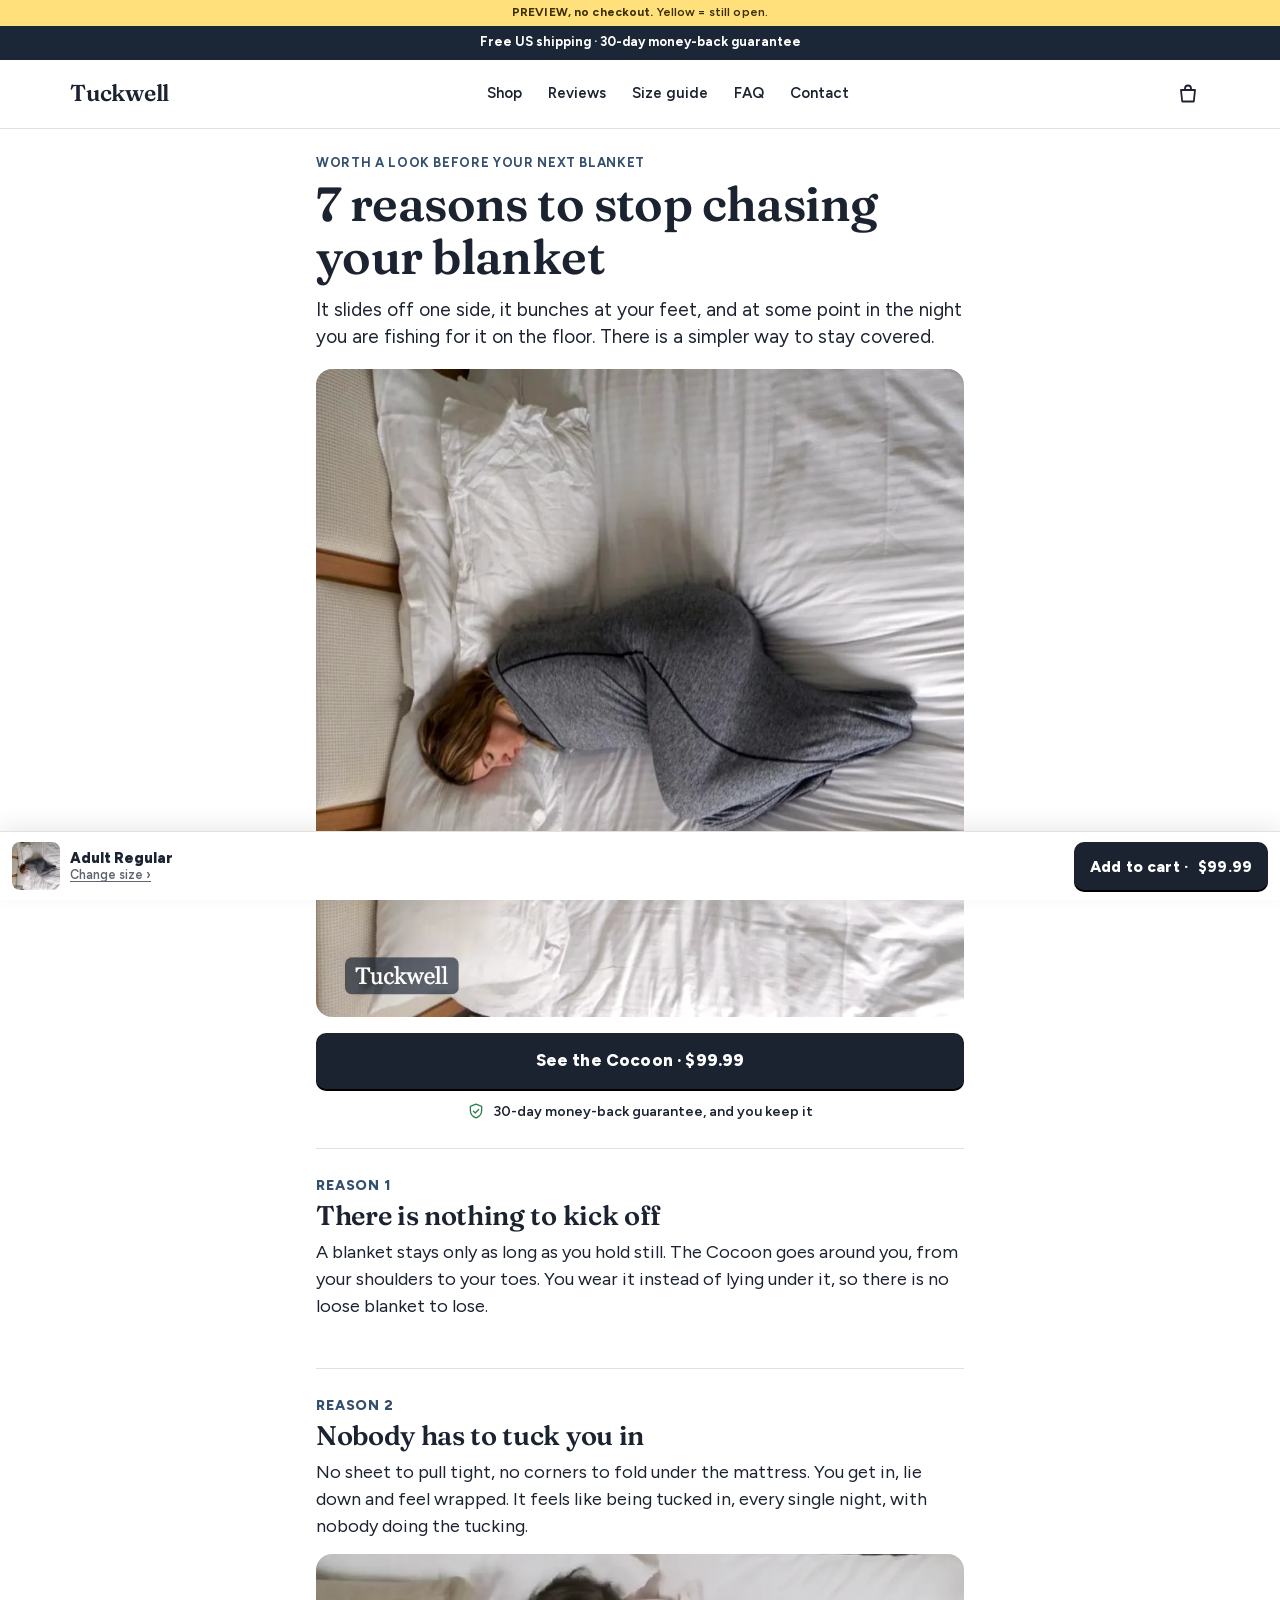
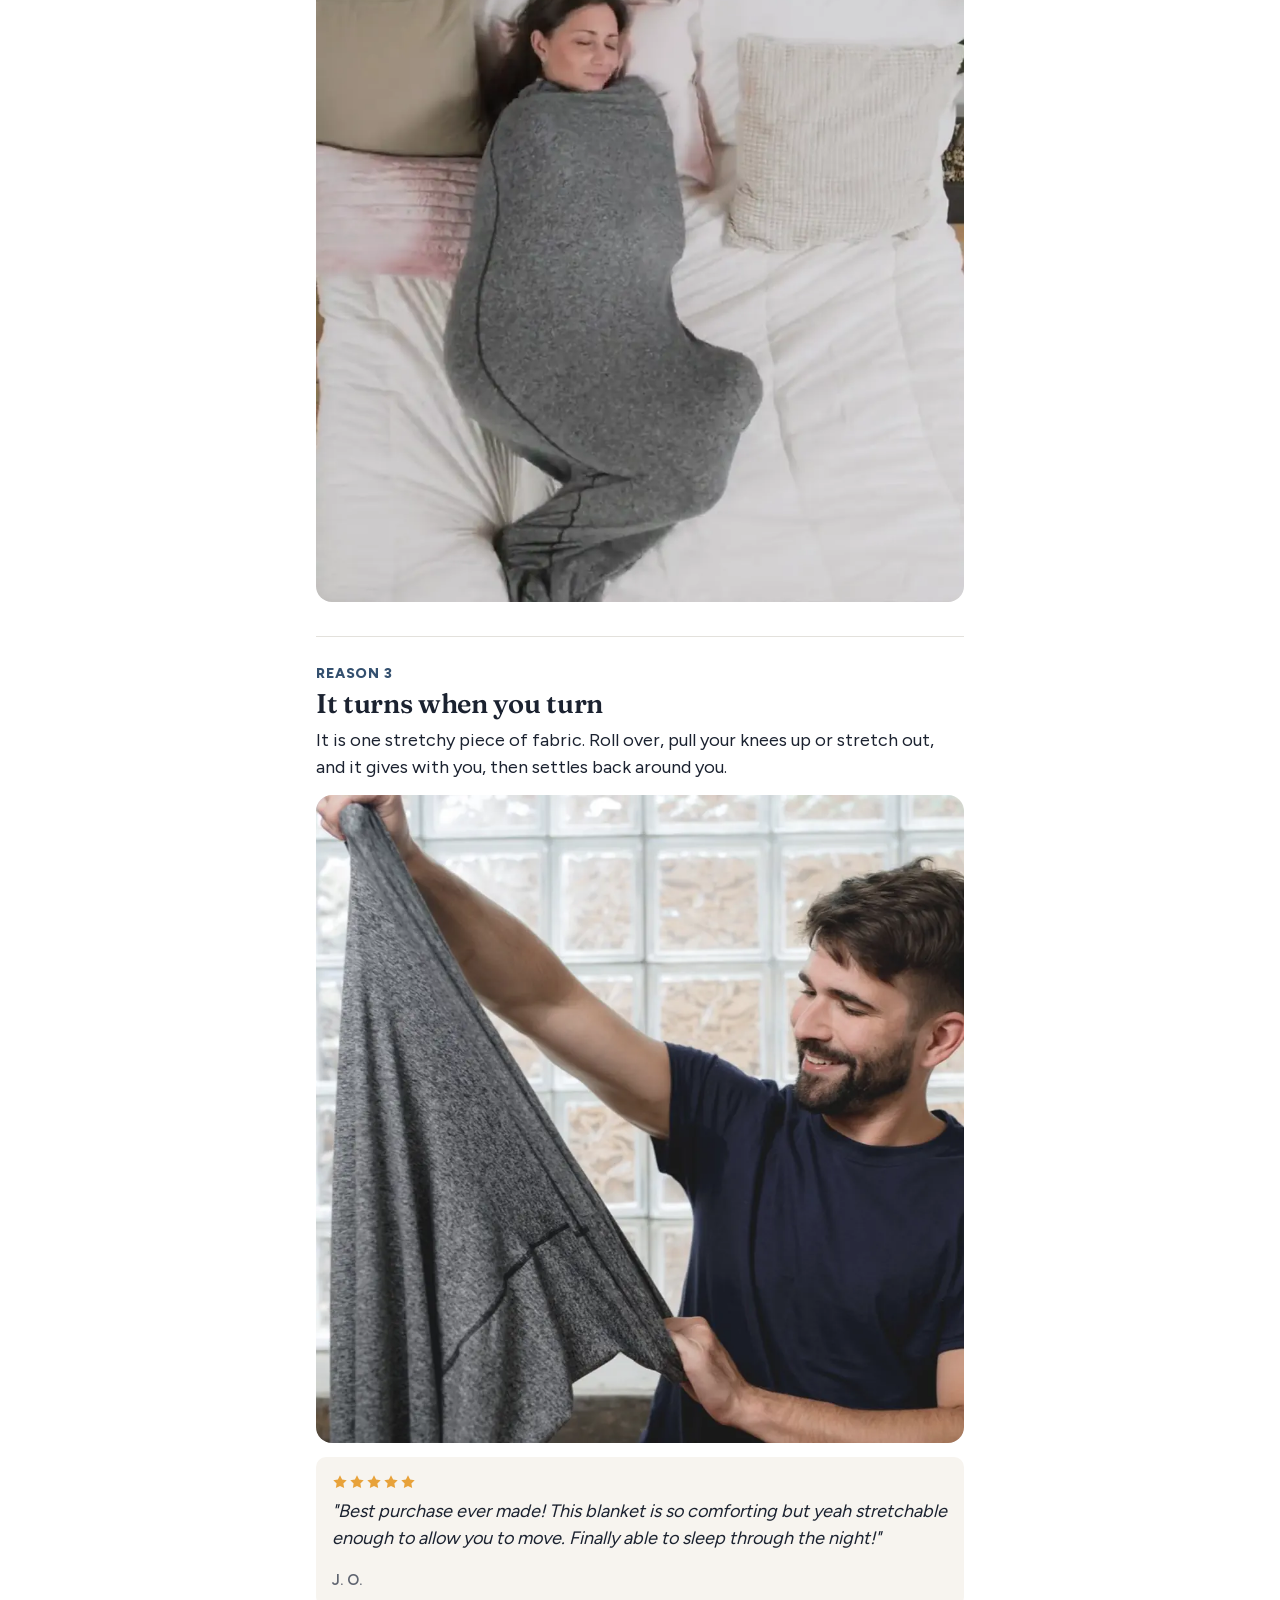
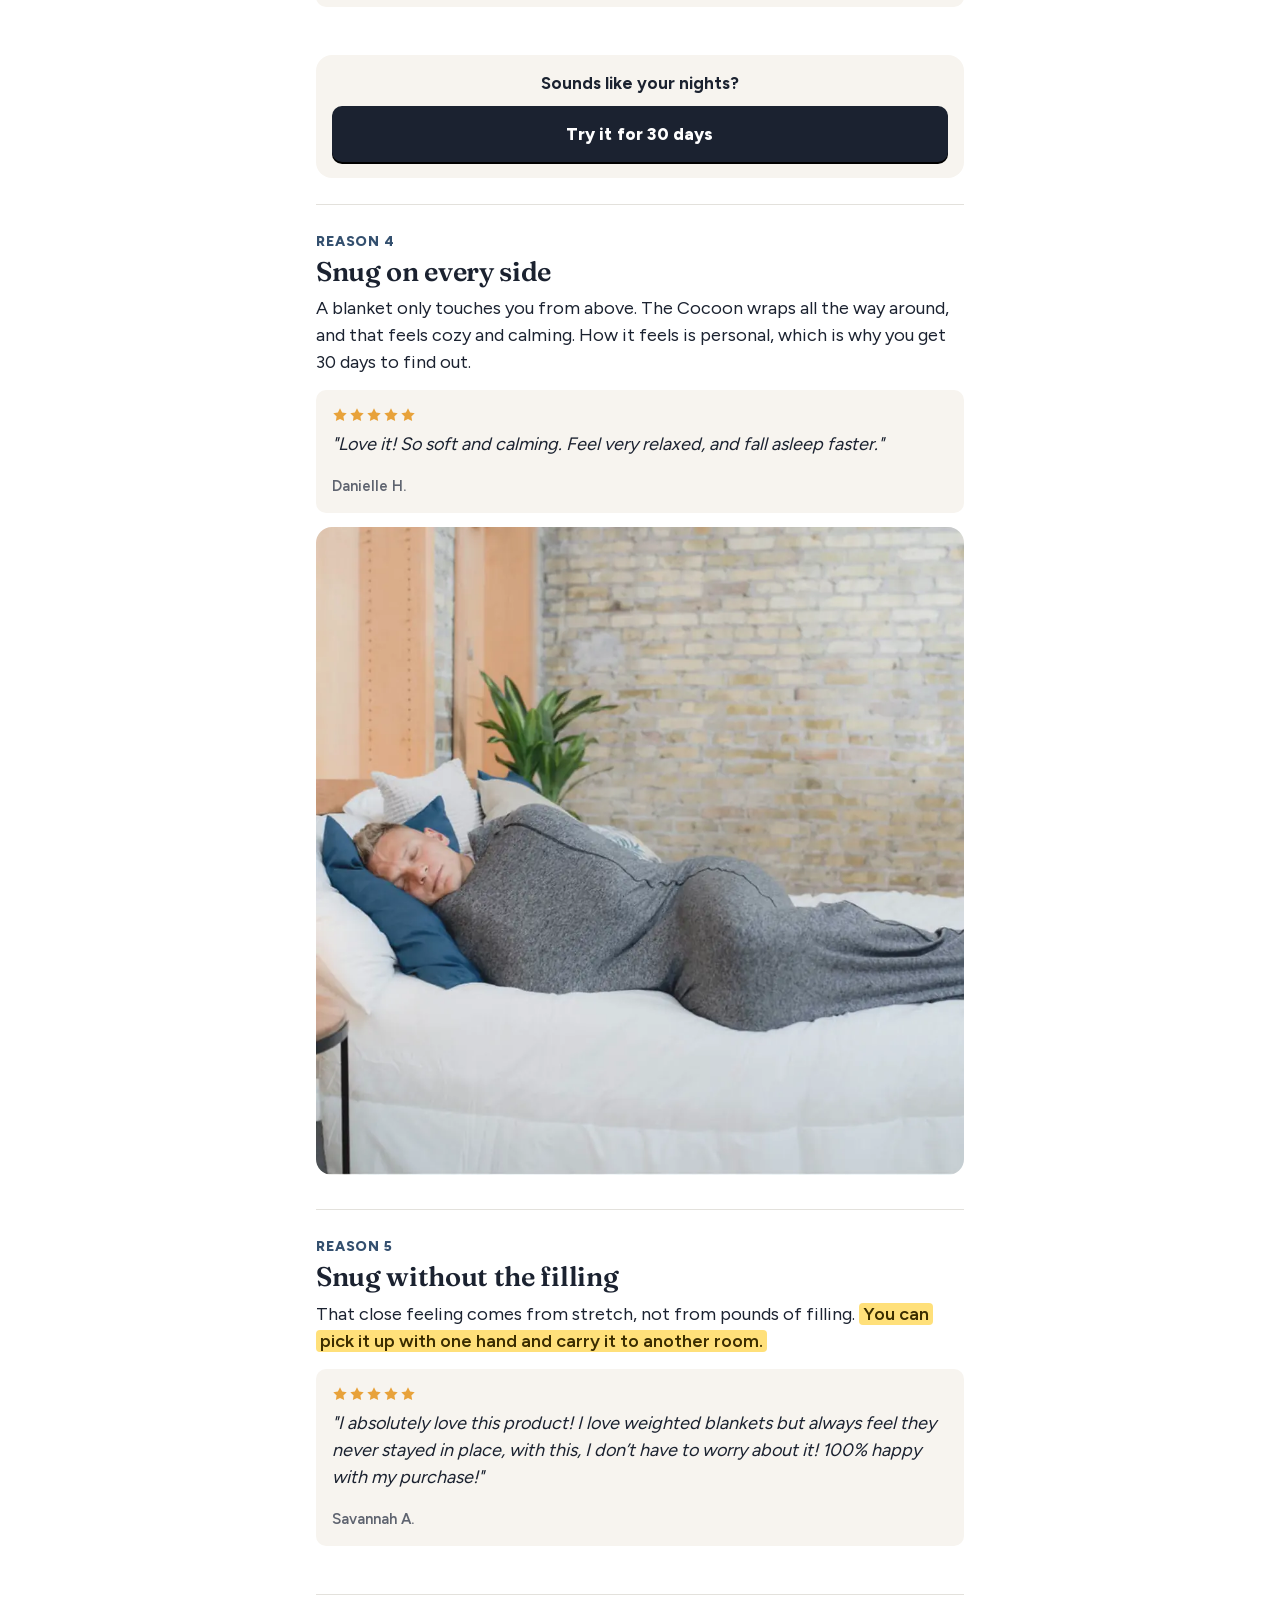
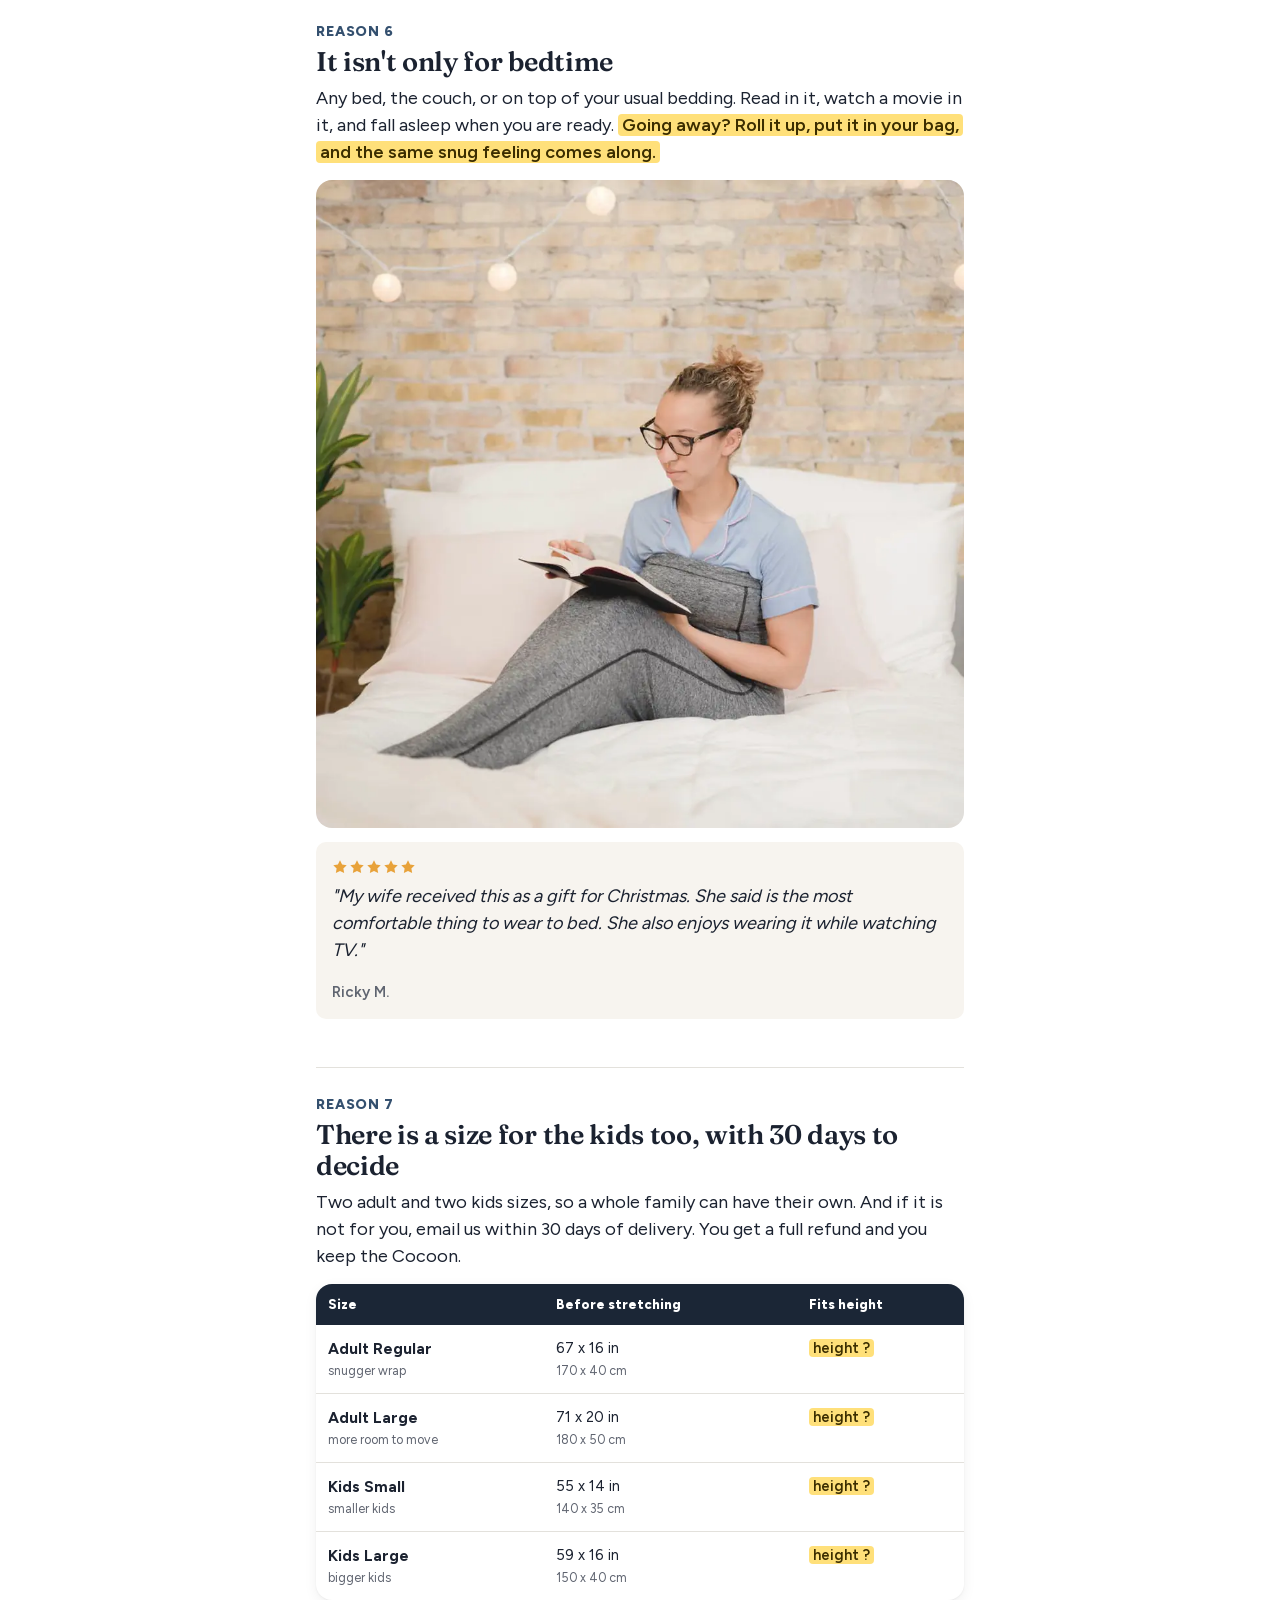
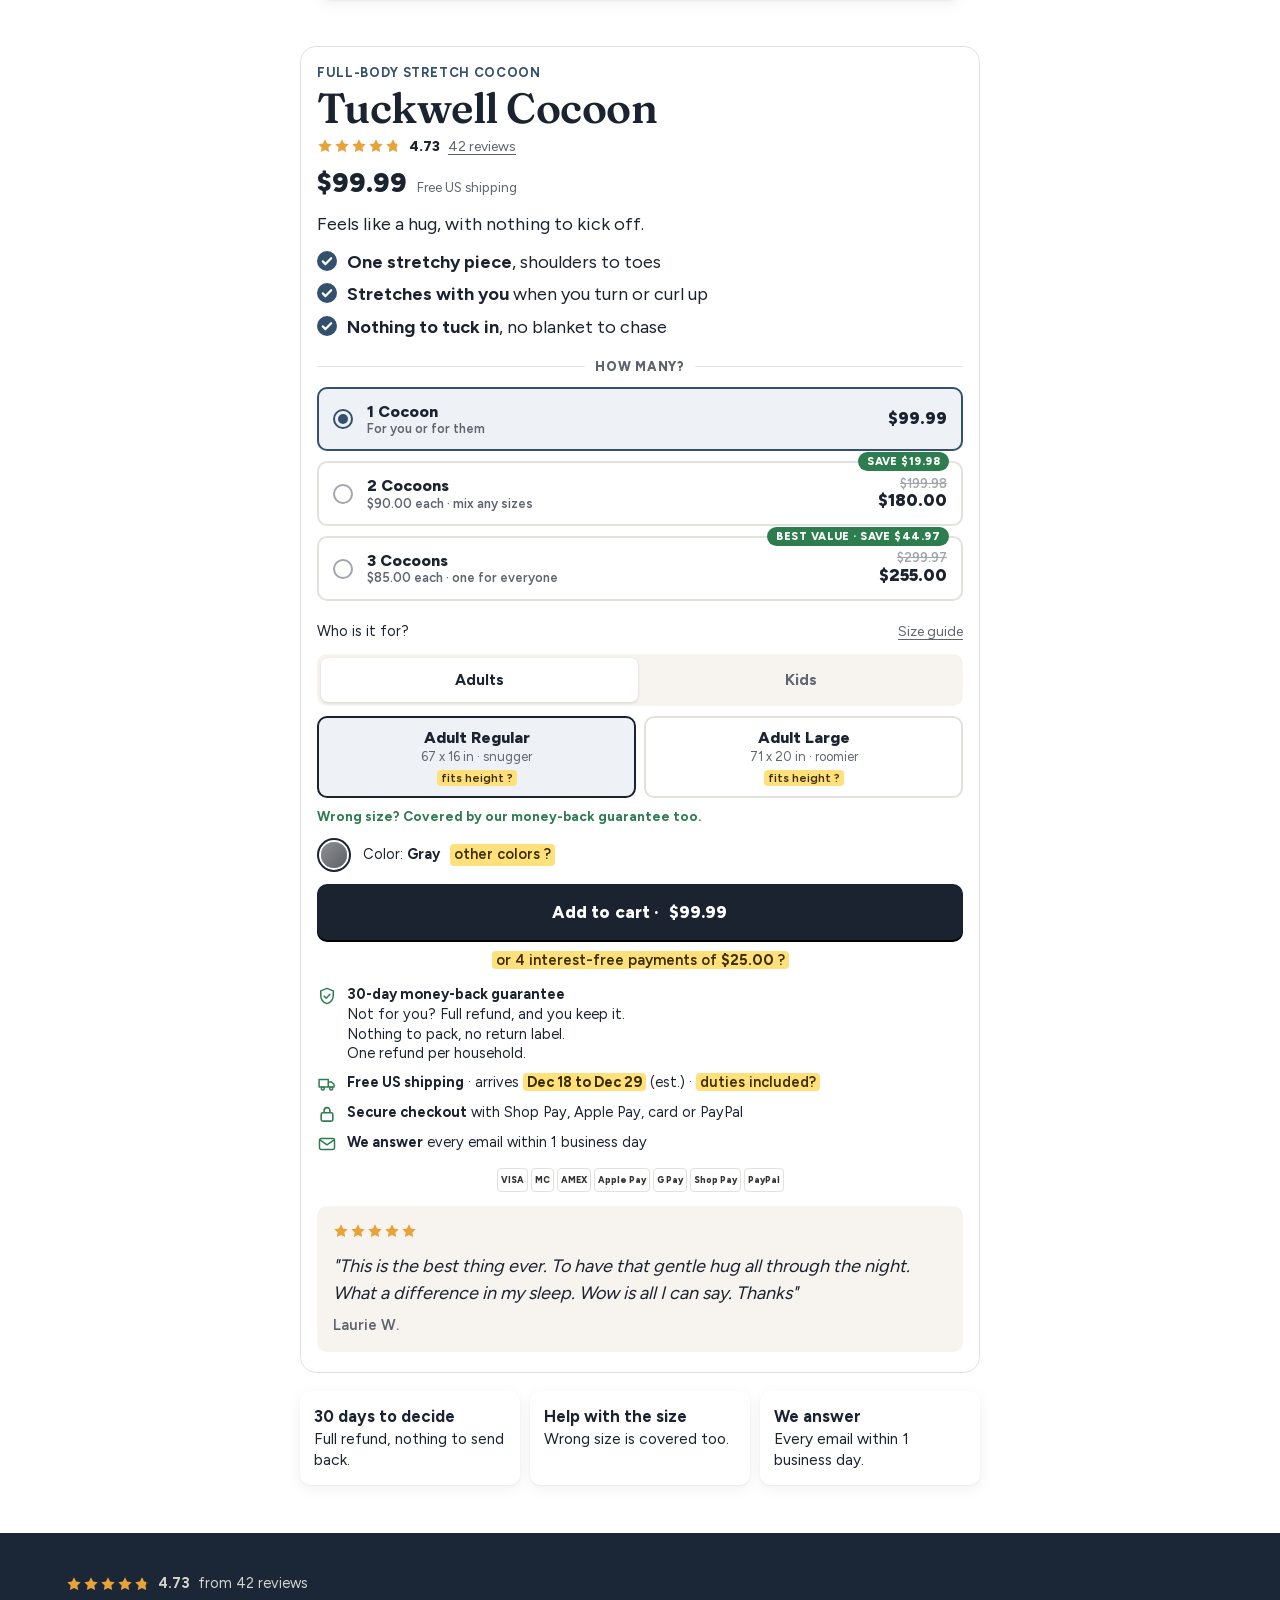
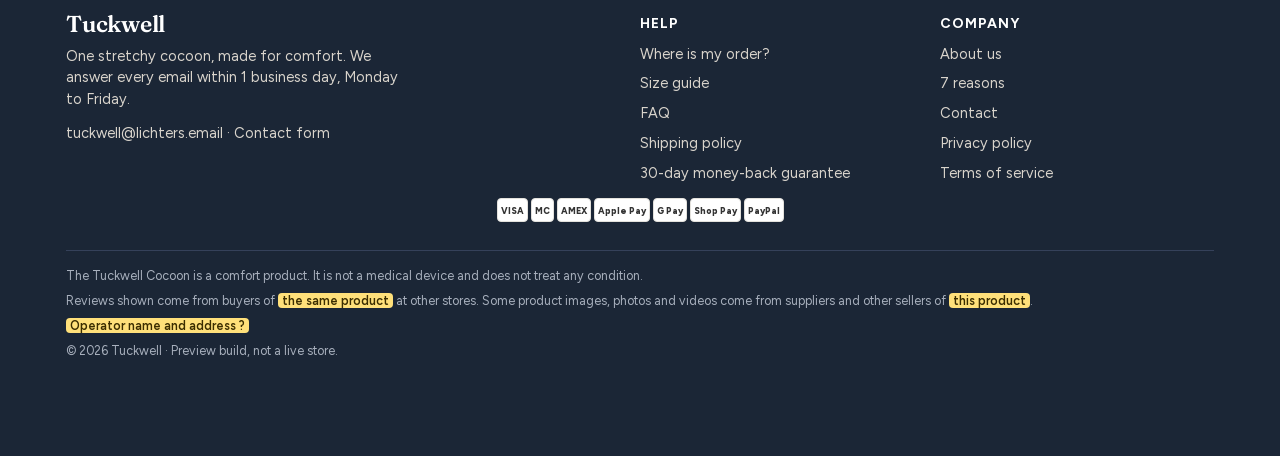
==== commit efb86cf7: "Tuckwell: Garantie angeglichen, 42 Stimmen, Sternfilter, Rückgabeseite, Icon Co-Authored-By: Claude " ====
--- a/pages/7-reasons/index.html
+++ b/pages/7-reasons/index.html
@@ -6,7 +6,9 @@
 <meta name="robots" content="noindex,nofollow">
 <link rel="preload" href="../../fonts/Figtree.woff2" as="font" type="font/woff2" crossorigin>
 <link rel="preload" href="../../fonts/Fraunces-600.woff2" as="font" type="font/woff2" crossorigin>
-<meta property="og:image" content="../../img/og_tuckwell.jpg">
+<meta property="og:image" content="https://davidlichters.github.io/shop/img/og_tuckwell.jpg">
+<link rel="icon" type="image/png" href="../../img/tw_icon.png">
+<link rel="apple-touch-icon" href="../../img/tw_icon.png">
 <link rel="stylesheet" href="../../assets/shop.css">
 <title>7 reasons to stop chasing your blanket | Tuckwell</title>
 <meta name="description" content="Why a stretchy full-body cocoon beats a blanket that never stays where you left it.">
@@ -84,7 +86,7 @@
   <div class="pdp__info">
     <div class="vorzeile-klein">Full-body stretch cocoon</div>
     <h2 class="titel">Tuckwell Cocoon</h2>
-    <a class="sterne-zeile" href="../../products/tuckwell-cocoon/#bewertungen"><span class="sterne"><svg><use href="#i-stern"/></svg><svg><use href="#i-stern"/></svg><svg><use href="#i-stern"/></svg><svg><use href="#i-stern"/></svg><svg><use href="#i-stern"/></svg></span><b>4.77</b><u>40 reviews</u></a>
+    <a class="sterne-zeile" href="../../products/tuckwell-cocoon/#bewertungen"><span class="sterne" role="img" aria-label="4.73 out of 5 stars"><svg><use href="#i-stern"/></svg><svg><use href="#i-stern"/></svg><svg><use href="#i-stern"/></svg><svg><use href="#i-stern"/></svg><span class="stern-teil"><svg><use href="#i-stern"/></svg><span style="width:73%"><svg><use href="#i-stern"/></svg></span></span></span><b>4.73</b><u>42 reviews</u></a>
     <div class="preis-zeile"><span class="preis">$99.99</span><small>Free US shipping</small></div>
     <p class="unterzeile">Feels like a hug, with nothing to kick off.</p>
     <ul class="haken">
@@ -168,10 +170,10 @@
   <div class="blatt__inhalt">
     <p class="blatt__regel">Sizes are before stretching. Between two sizes? <b>The smaller wraps snugger, the larger gives more room.</b></p>
     <div class="blatt__liste"><button data-groesse="a170" data-zu><b>Adult Regular</b><span>67 x 16 in<br>170 x 40 cm</span><strong><mark class="offen">fits height ?</mark></strong><em>snugger wrap</em></button><button data-groesse="a180" data-zu><b>Adult Large</b><span>71 x 20 in<br>180 x 50 cm</span><strong><mark class="offen">fits height ?</mark></strong><em>more room to move</em></button><button data-groesse="k140" data-zu><b>Kids Small</b><span>55 x 14 in<br>140 x 35 cm</span><strong><mark class="offen">fits height ?</mark></strong><em>smaller kids</em></button><button data-groesse="k150" data-zu><b>Kids Large</b><span>59 x 16 in<br>150 x 40 cm</span><strong><mark class="offen">fits height ?</mark></strong><em>bigger kids</em></button></div>
-    <p class="blatt__klein">Wrong size? Covered by our 30-day money-back guarantee: full refund, you keep it. <a href="../../pages/size-guide/">Full size guide</a></p>
+    <p class="blatt__klein">Wrong size? Covered by our 30-day money-back guarantee: full refund, you keep it. One refund per household. <a href="../../pages/size-guide/">Full size guide</a></p>
   </div></div></div>
 <footer class="fuss"><div class="huelle">
-  <a class="fuss__bew" href="../../products/tuckwell-cocoon/#bewertungen"><span class="sterne"><svg><use href="#i-stern"/></svg><svg><use href="#i-stern"/></svg><svg><use href="#i-stern"/></svg><svg><use href="#i-stern"/></svg><svg><use href="#i-stern"/></svg></span> <b>4.77</b> from 40 reviews</a>
+  <a class="fuss__bew" href="../../products/tuckwell-cocoon/#bewertungen"><span class="sterne" role="img" aria-label="4.73 out of 5 stars"><svg><use href="#i-stern"/></svg><svg><use href="#i-stern"/></svg><svg><use href="#i-stern"/></svg><svg><use href="#i-stern"/></svg><span class="stern-teil"><svg><use href="#i-stern"/></svg><span style="width:73%"><svg><use href="#i-stern"/></svg></span></span></span> <b>4.73</b> from 42 reviews</a>
   <div class="fuss__raster">
     <div><span class="logo logo--hell">Tuckwell</span>
       <p style="margin:0;max-width:340px">One stretchy cocoon, made for comfort. We answer every email within 1 business day, Monday to Friday.</p>
--- a/assets/shop.css
+++ b/assets/shop.css
@@ -110,6 +110,10 @@
 .sterne-zeile{display:flex;align-items:center;gap:8px;font-size:14px;text-decoration:none}
 .sterne{display:inline-flex;gap:1px;color:var(--stern)}
 .sterne svg{width:16px;height:16px}
+.stern-teil{position:relative;display:inline-block;line-height:0}
+.stern-teil>svg{display:block;opacity:.28}
+.stern-teil span{position:absolute;left:0;top:0;bottom:0;overflow:hidden}
+.stern-teil span svg{display:block;max-width:none}
 .sterne-zeile b{font-weight:800}
 .sterne-zeile u{color:var(--grau);text-underline-offset:3px}
 .titel{font-size:27px;line-height:1.12;font-weight:850;letter-spacing:-.015em;margin:8px 0 6px}
@@ -248,8 +252,12 @@
 .bew-schnitt b{font-size:46px;font-weight:900;line-height:1;display:block}
 .bew-schnitt .sterne svg{width:20px;height:20px}
 .bew-schnitt small{display:block;color:var(--grau);font-size:13.5px;margin-top:4px}
-.balken{display:grid;gap:5px;font-size:13px}
-.balken div{display:grid;grid-template-columns:28px 1fr 26px;gap:8px;align-items:center;color:var(--grau)}
+.balken{display:grid;gap:0;font-size:13px}
+.balken button{display:grid;grid-template-columns:28px 1fr 26px;gap:8px;align-items:center;width:100%;min-height:44px;margin:0;padding:0 8px;border:0;border-radius:8px;background:none;color:var(--grau);font-size:13px;text-align:left;touch-action:manipulation}
+.balken button:disabled{cursor:default}
+.balken button.an{background:var(--creme);color:var(--text);font-weight:800}
+@media(min-width:700px){.balken button{min-height:32px}}
+.bew-status{max-width:820px;margin:0 auto 12px;text-align:center;color:var(--grau);font-size:14px}
 .balken em{height:8px;border-radius:4px;background:#EEE9E2;overflow:hidden;display:block}
 .balken em i{display:block;height:100%;background:var(--stern);border-radius:4px}
 .bew-filter{display:flex;flex-wrap:wrap;justify-content:center;gap:8px;max-width:820px;margin:0 auto 14px}
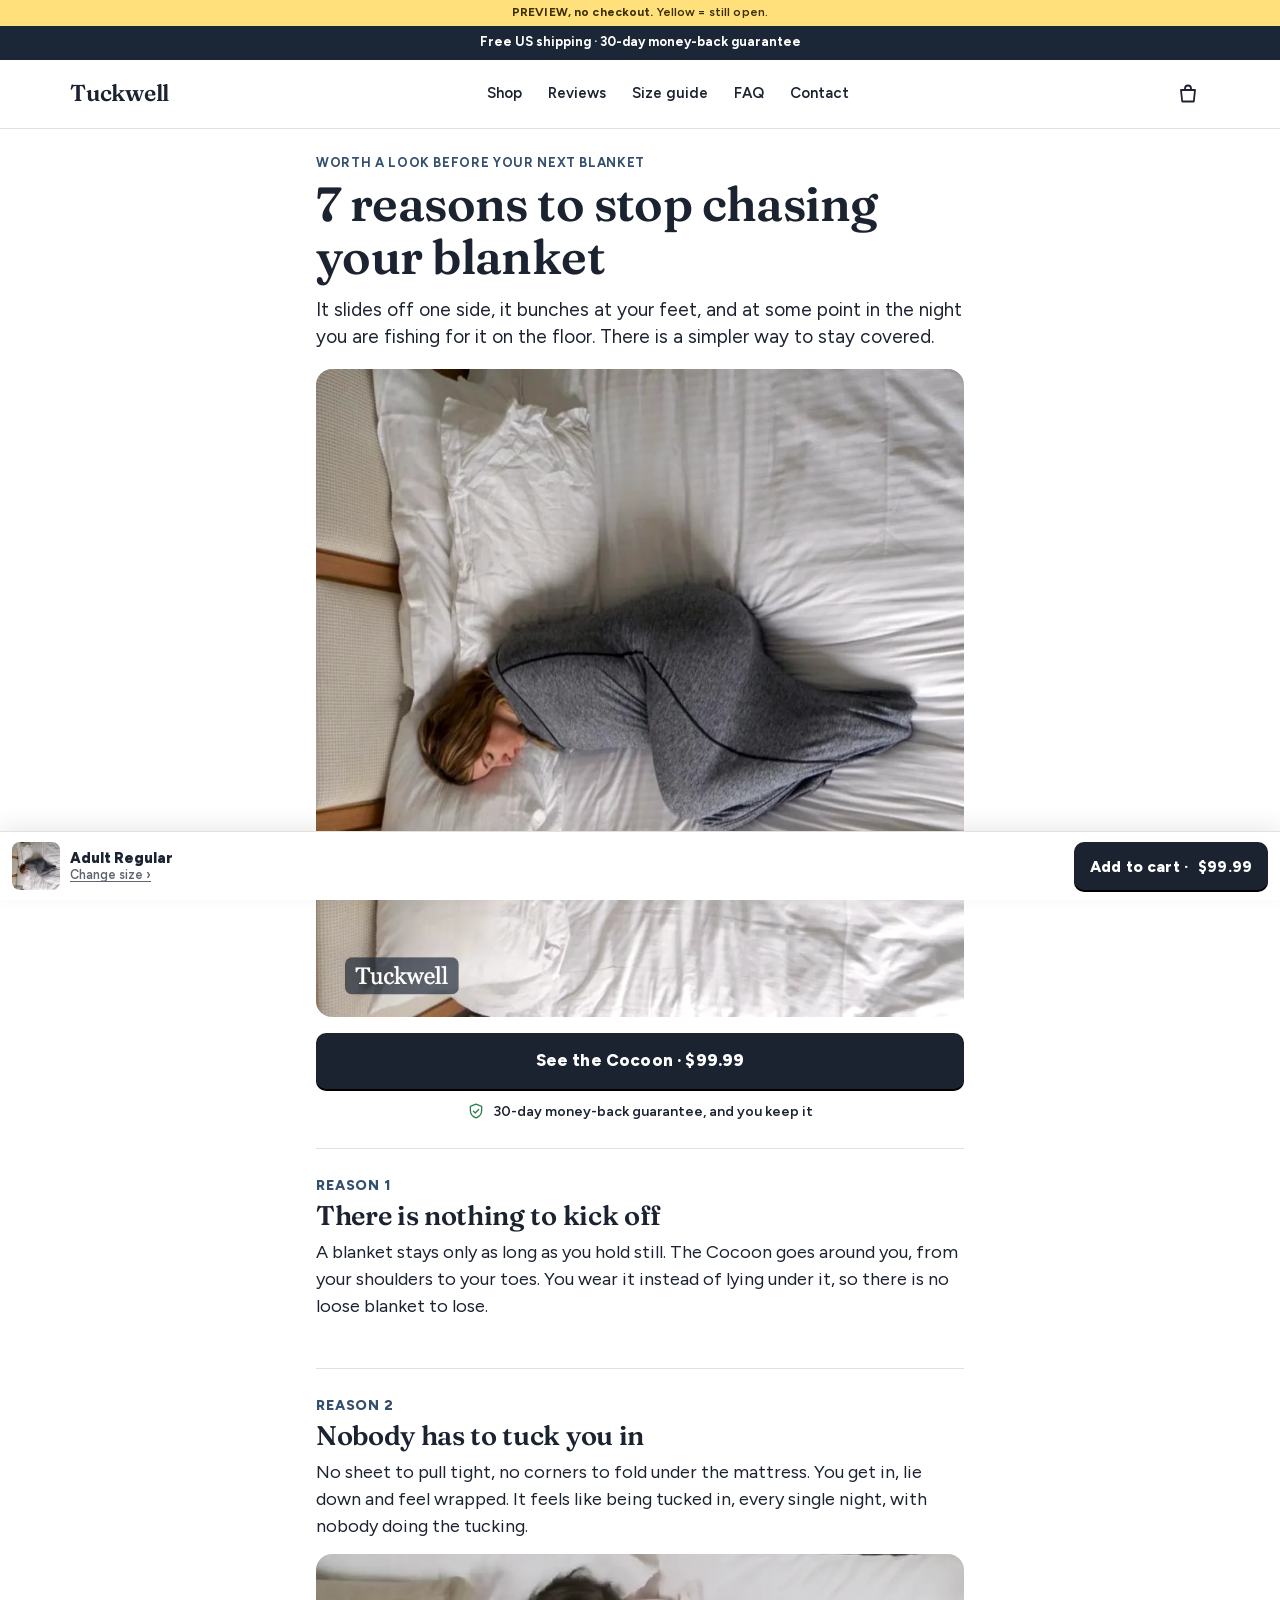
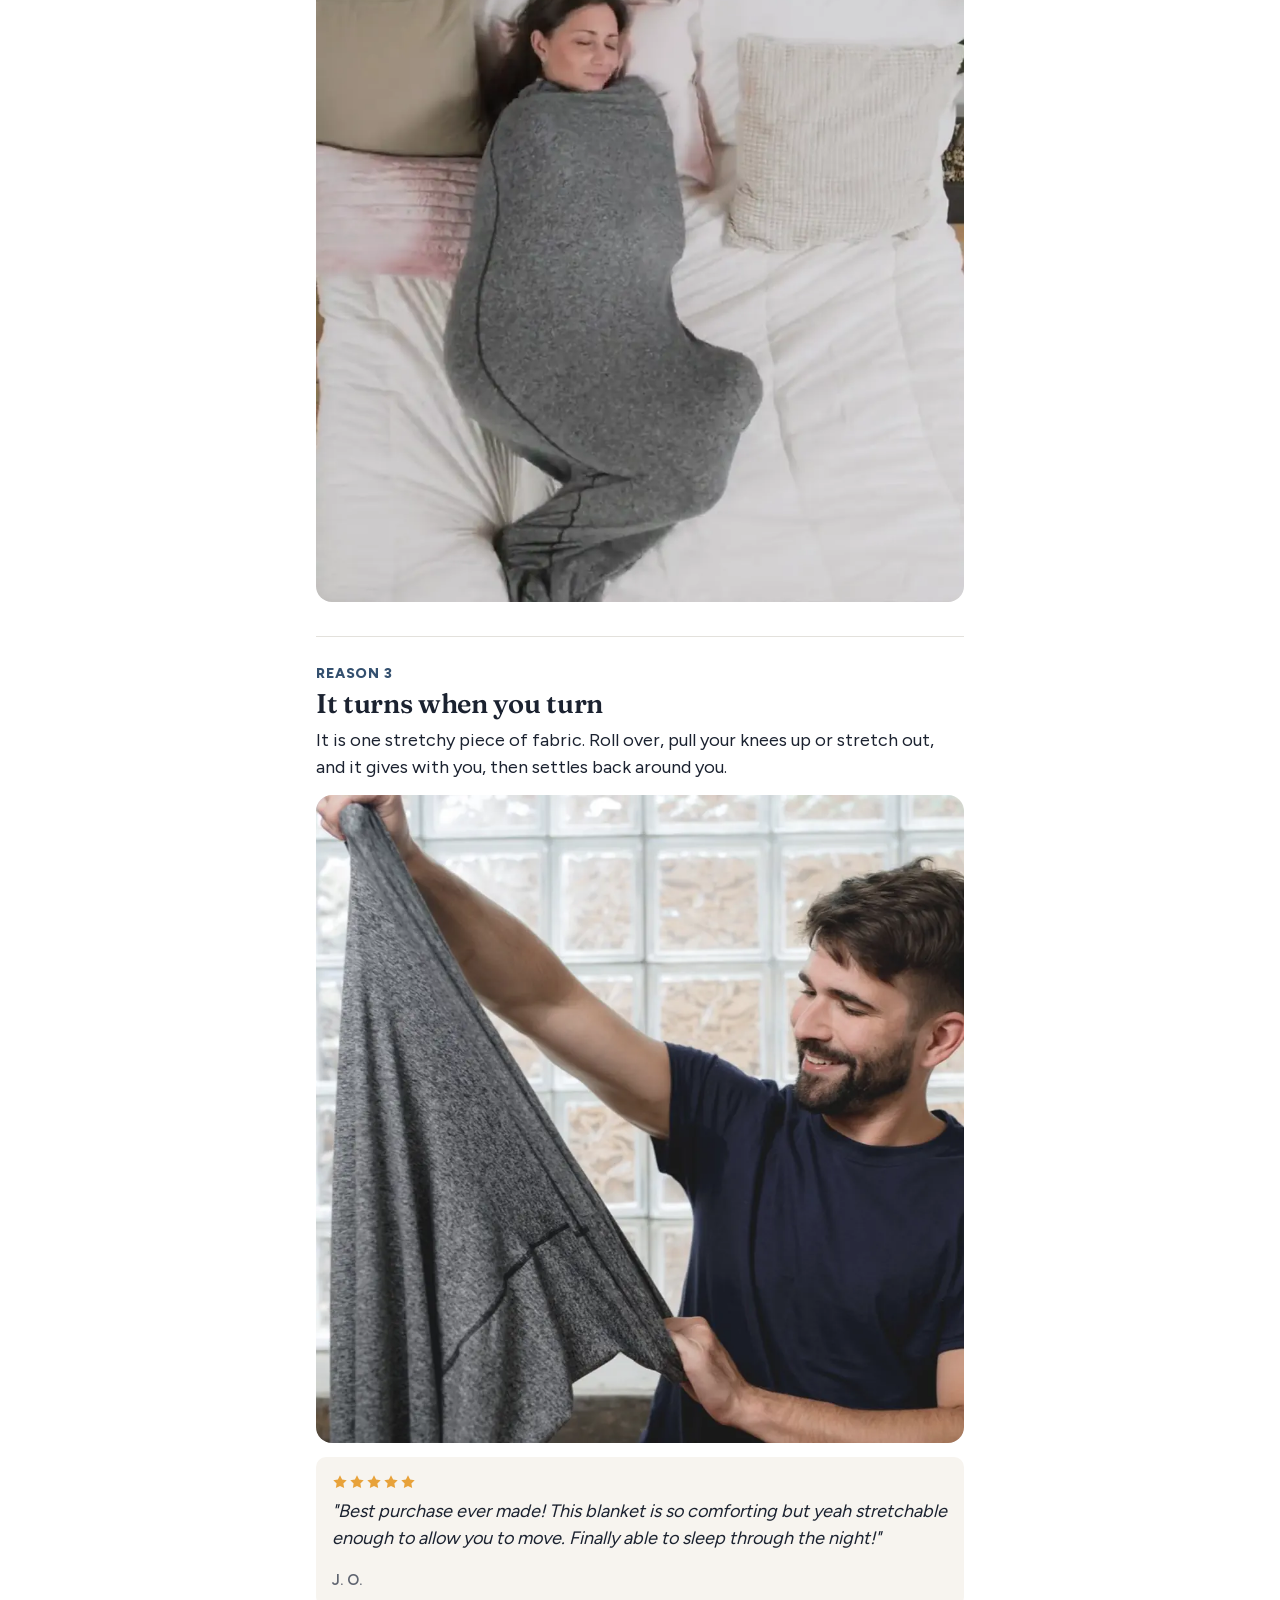
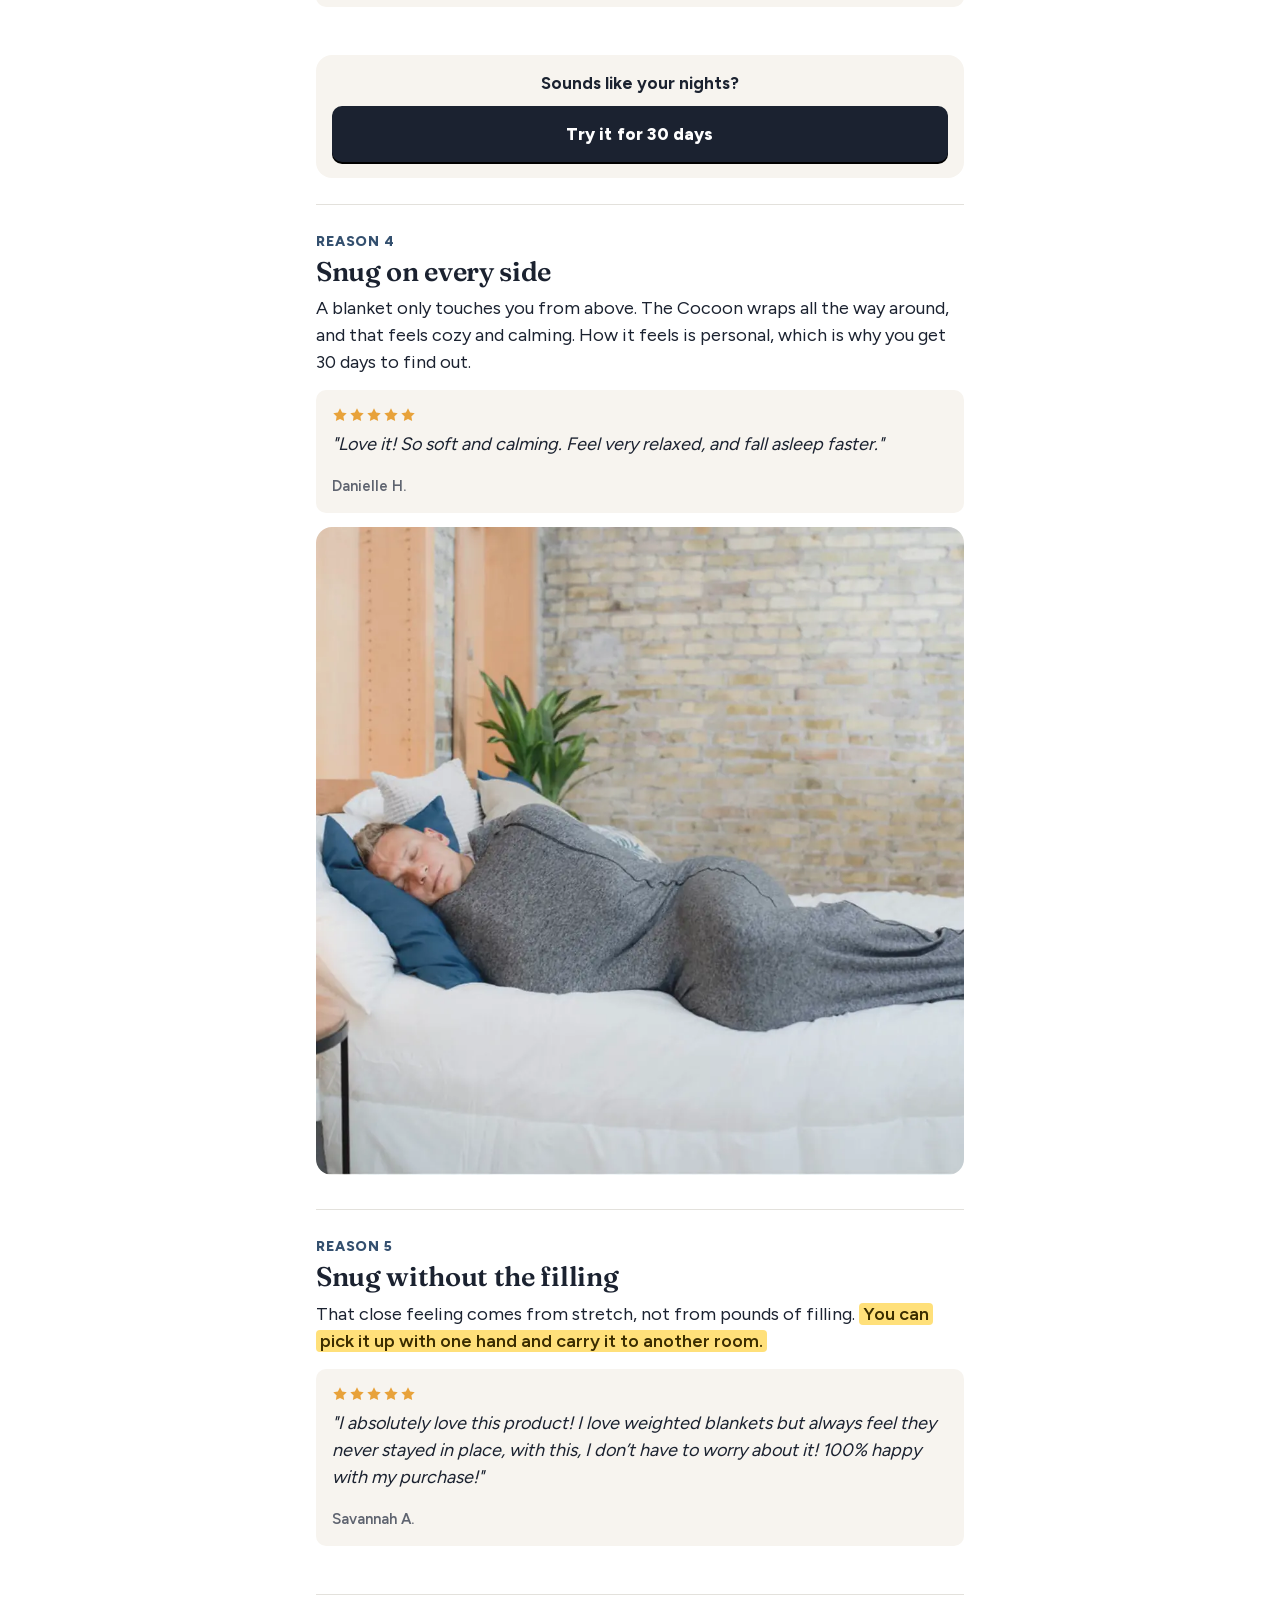
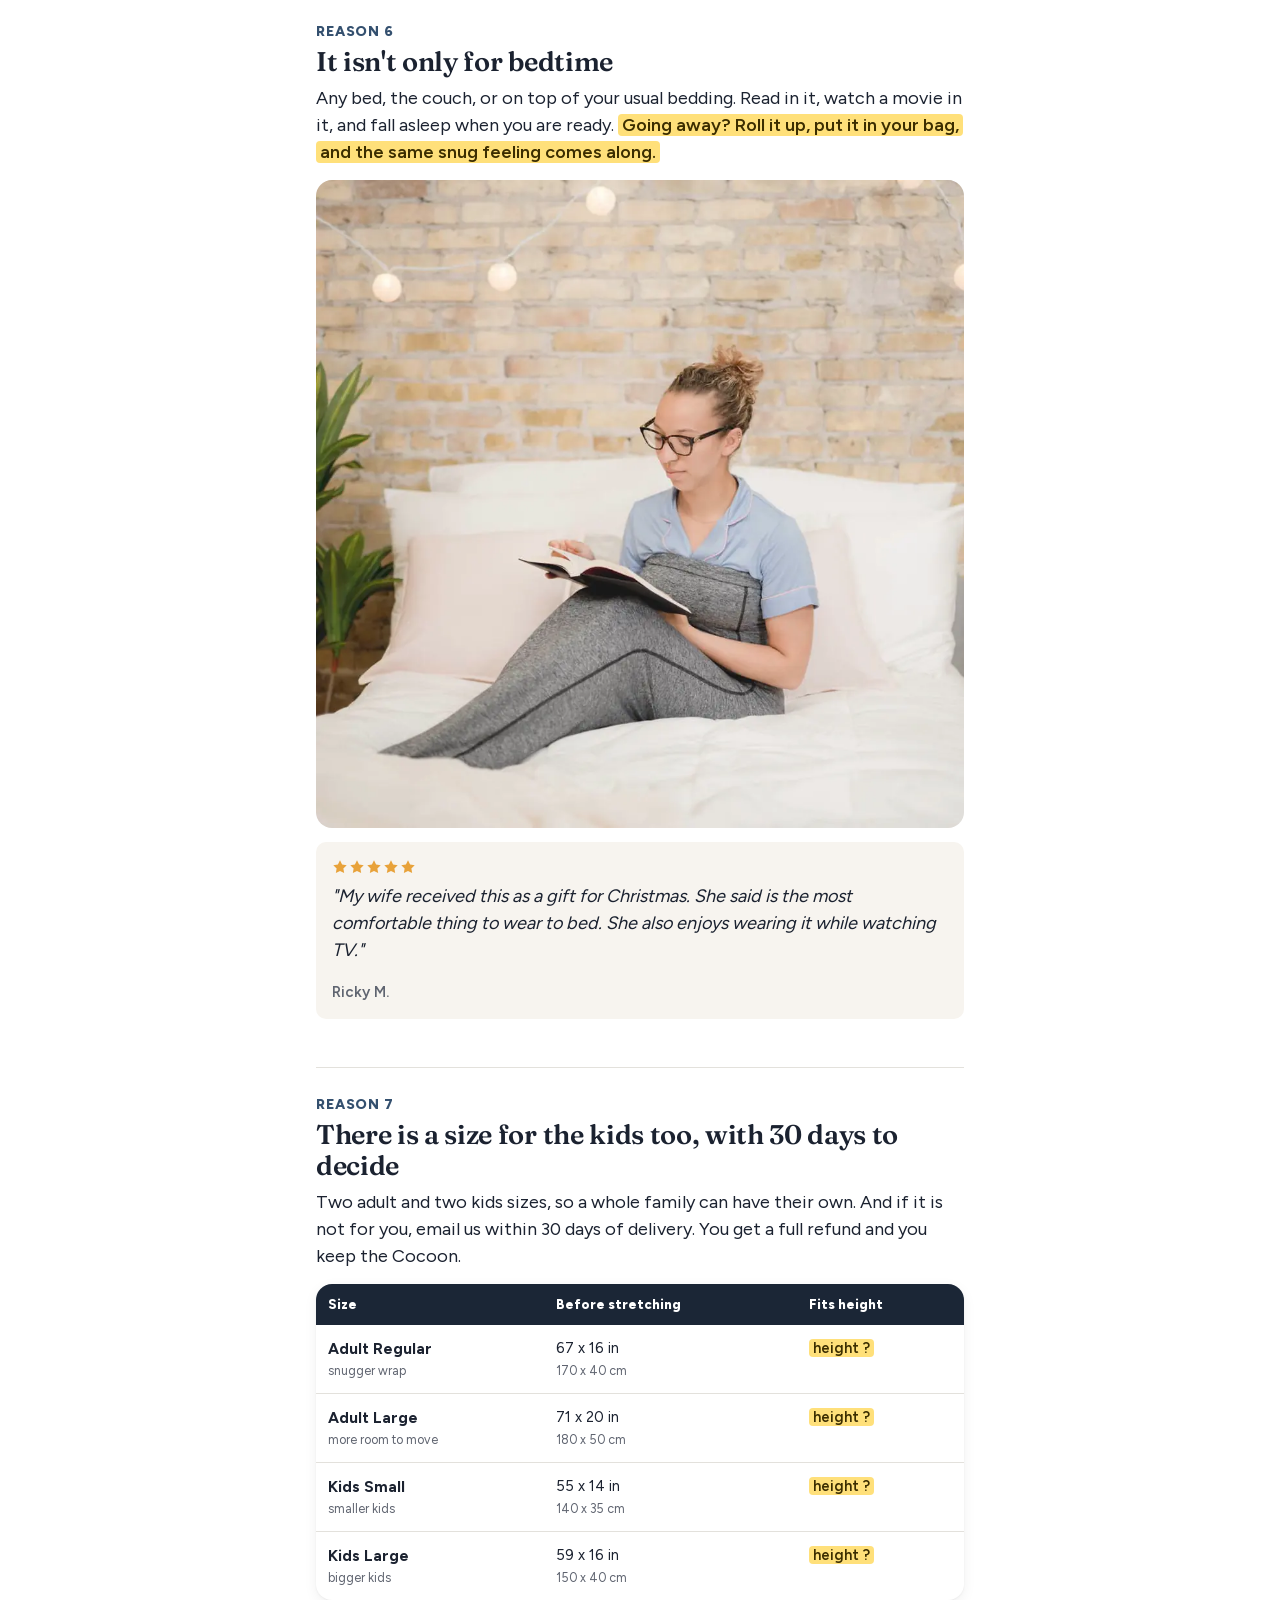
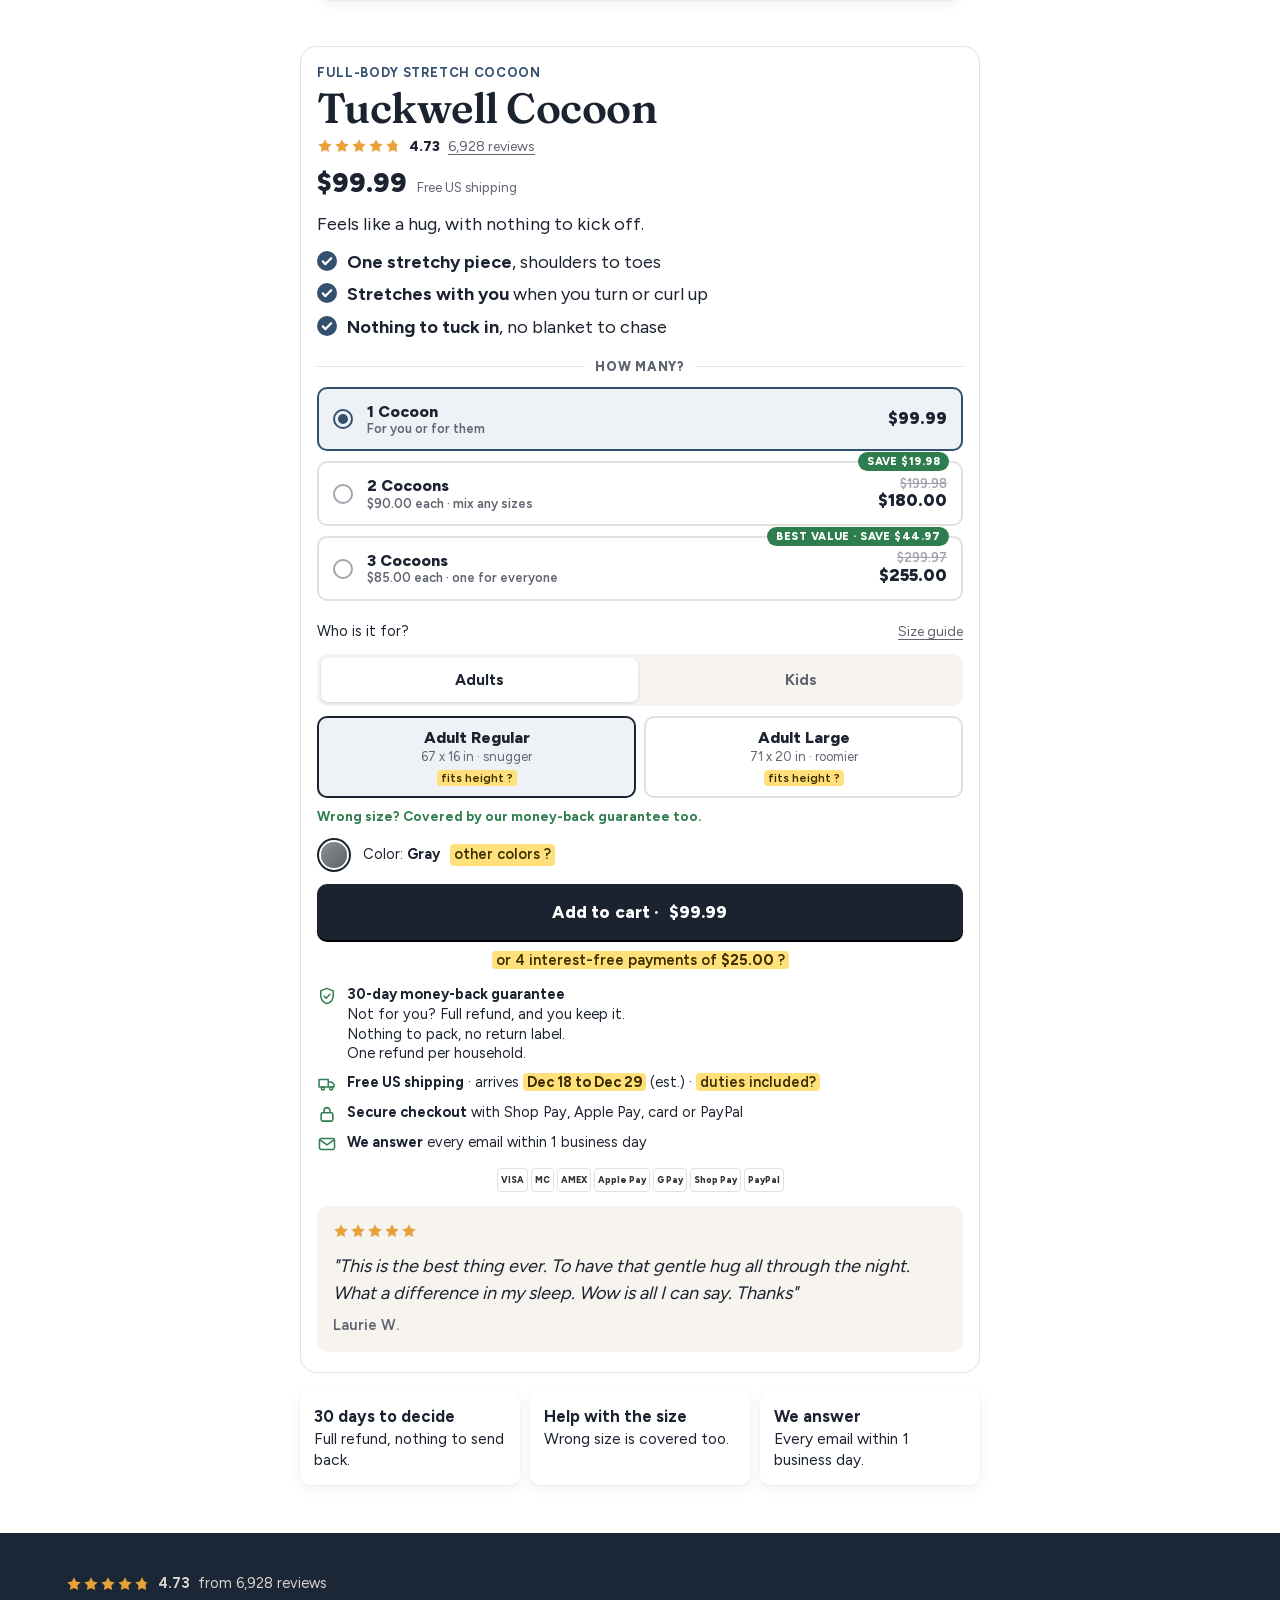
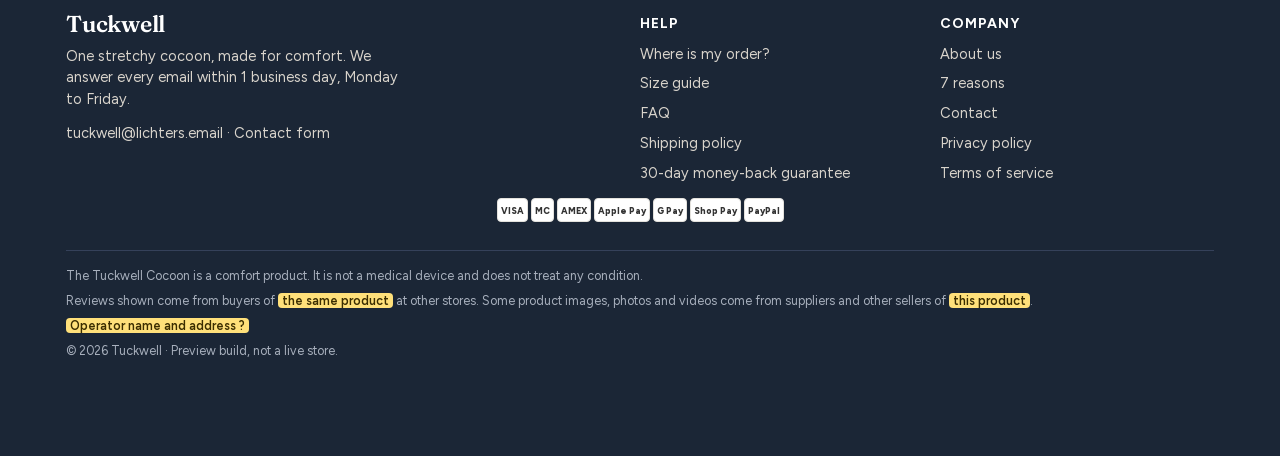
==== commit e16cd42a: "Umzug nach /tuckwell.com, Bewertungszahl 6.928 (David 08.11.2026) Co-Authored-By: Claude Opus 5.5 <n" ====
--- a/pages/7-reasons/index.html
+++ b/pages/7-reasons/index.html
@@ -6,7 +6,7 @@
 <meta name="robots" content="noindex,nofollow">
 <link rel="preload" href="../../fonts/Figtree.woff2" as="font" type="font/woff2" crossorigin>
 <link rel="preload" href="../../fonts/Fraunces-600.woff2" as="font" type="font/woff2" crossorigin>
-<meta property="og:image" content="https://davidlichters.github.io/shop/img/og_tuckwell.jpg">
+<meta property="og:image" content="https://davidlichters.github.io/tuckwell.com/img/og_tuckwell.jpg">
 <link rel="icon" type="image/png" href="../../img/tw_icon.png">
 <link rel="apple-touch-icon" href="../../img/tw_icon.png">
 <link rel="stylesheet" href="../../assets/shop.css">
@@ -86,7 +86,7 @@
   <div class="pdp__info">
     <div class="vorzeile-klein">Full-body stretch cocoon</div>
     <h2 class="titel">Tuckwell Cocoon</h2>
-    <a class="sterne-zeile" href="../../products/tuckwell-cocoon/#bewertungen"><span class="sterne" role="img" aria-label="4.73 out of 5 stars"><svg><use href="#i-stern"/></svg><svg><use href="#i-stern"/></svg><svg><use href="#i-stern"/></svg><svg><use href="#i-stern"/></svg><span class="stern-teil"><svg><use href="#i-stern"/></svg><span style="width:73%"><svg><use href="#i-stern"/></svg></span></span></span><b>4.73</b><u>42 reviews</u></a>
+    <a class="sterne-zeile" href="../../products/tuckwell-cocoon/#bewertungen"><span class="sterne" role="img" aria-label="4.73 out of 5 stars"><svg><use href="#i-stern"/></svg><svg><use href="#i-stern"/></svg><svg><use href="#i-stern"/></svg><svg><use href="#i-stern"/></svg><span class="stern-teil"><svg><use href="#i-stern"/></svg><span style="width:73%"><svg><use href="#i-stern"/></svg></span></span></span><b>4.73</b><u>6,928 reviews</u></a>
     <div class="preis-zeile"><span class="preis">$99.99</span><small>Free US shipping</small></div>
     <p class="unterzeile">Feels like a hug, with nothing to kick off.</p>
     <ul class="haken">
@@ -173,7 +173,7 @@
     <p class="blatt__klein">Wrong size? Covered by our 30-day money-back guarantee: full refund, you keep it. One refund per household. <a href="../../pages/size-guide/">Full size guide</a></p>
   </div></div></div>
 <footer class="fuss"><div class="huelle">
-  <a class="fuss__bew" href="../../products/tuckwell-cocoon/#bewertungen"><span class="sterne" role="img" aria-label="4.73 out of 5 stars"><svg><use href="#i-stern"/></svg><svg><use href="#i-stern"/></svg><svg><use href="#i-stern"/></svg><svg><use href="#i-stern"/></svg><span class="stern-teil"><svg><use href="#i-stern"/></svg><span style="width:73%"><svg><use href="#i-stern"/></svg></span></span></span> <b>4.73</b> from 42 reviews</a>
+  <a class="fuss__bew" href="../../products/tuckwell-cocoon/#bewertungen"><span class="sterne" role="img" aria-label="4.73 out of 5 stars"><svg><use href="#i-stern"/></svg><svg><use href="#i-stern"/></svg><svg><use href="#i-stern"/></svg><svg><use href="#i-stern"/></svg><span class="stern-teil"><svg><use href="#i-stern"/></svg><span style="width:73%"><svg><use href="#i-stern"/></svg></span></span></span> <b>4.73</b> from 6,928 reviews</a>
   <div class="fuss__raster">
     <div><span class="logo logo--hell">Tuckwell</span>
       <p style="margin:0;max-width:340px">One stretchy cocoon, made for comfort. We answer every email within 1 business day, Monday to Friday.</p>
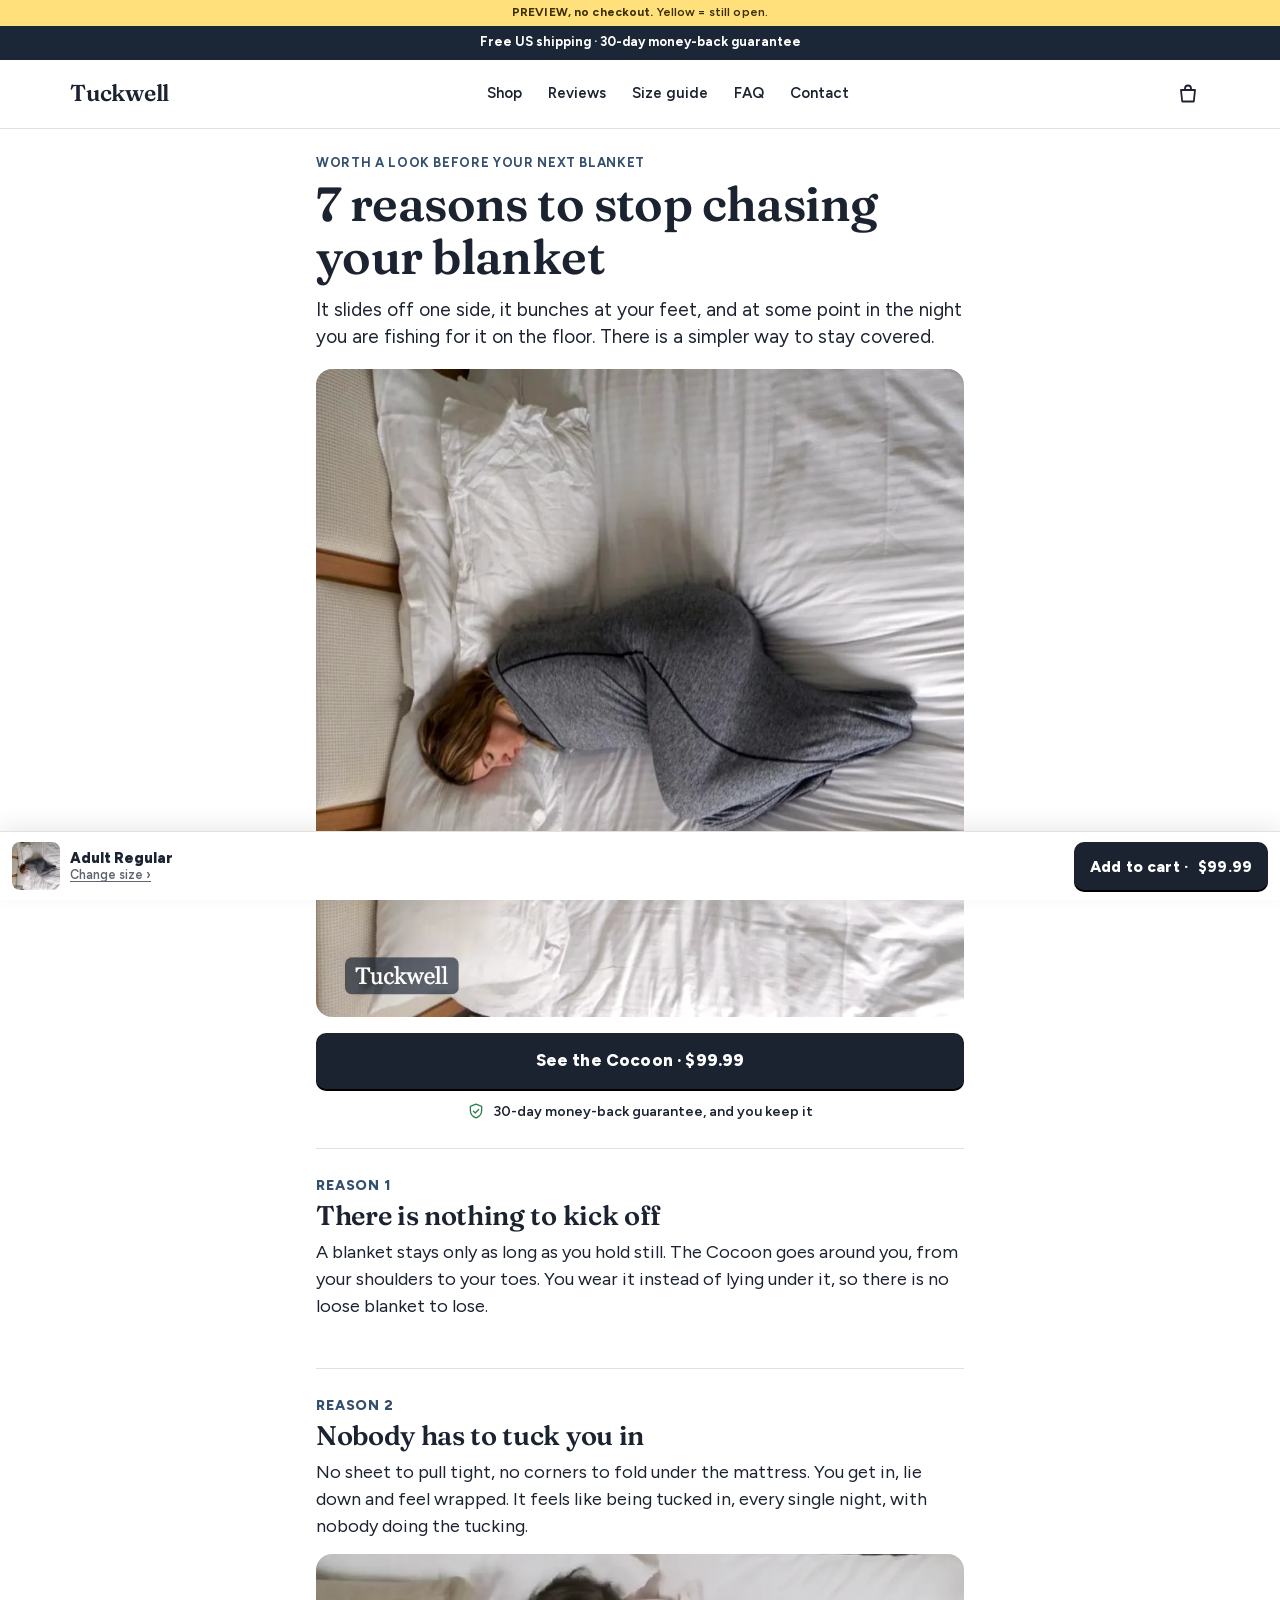
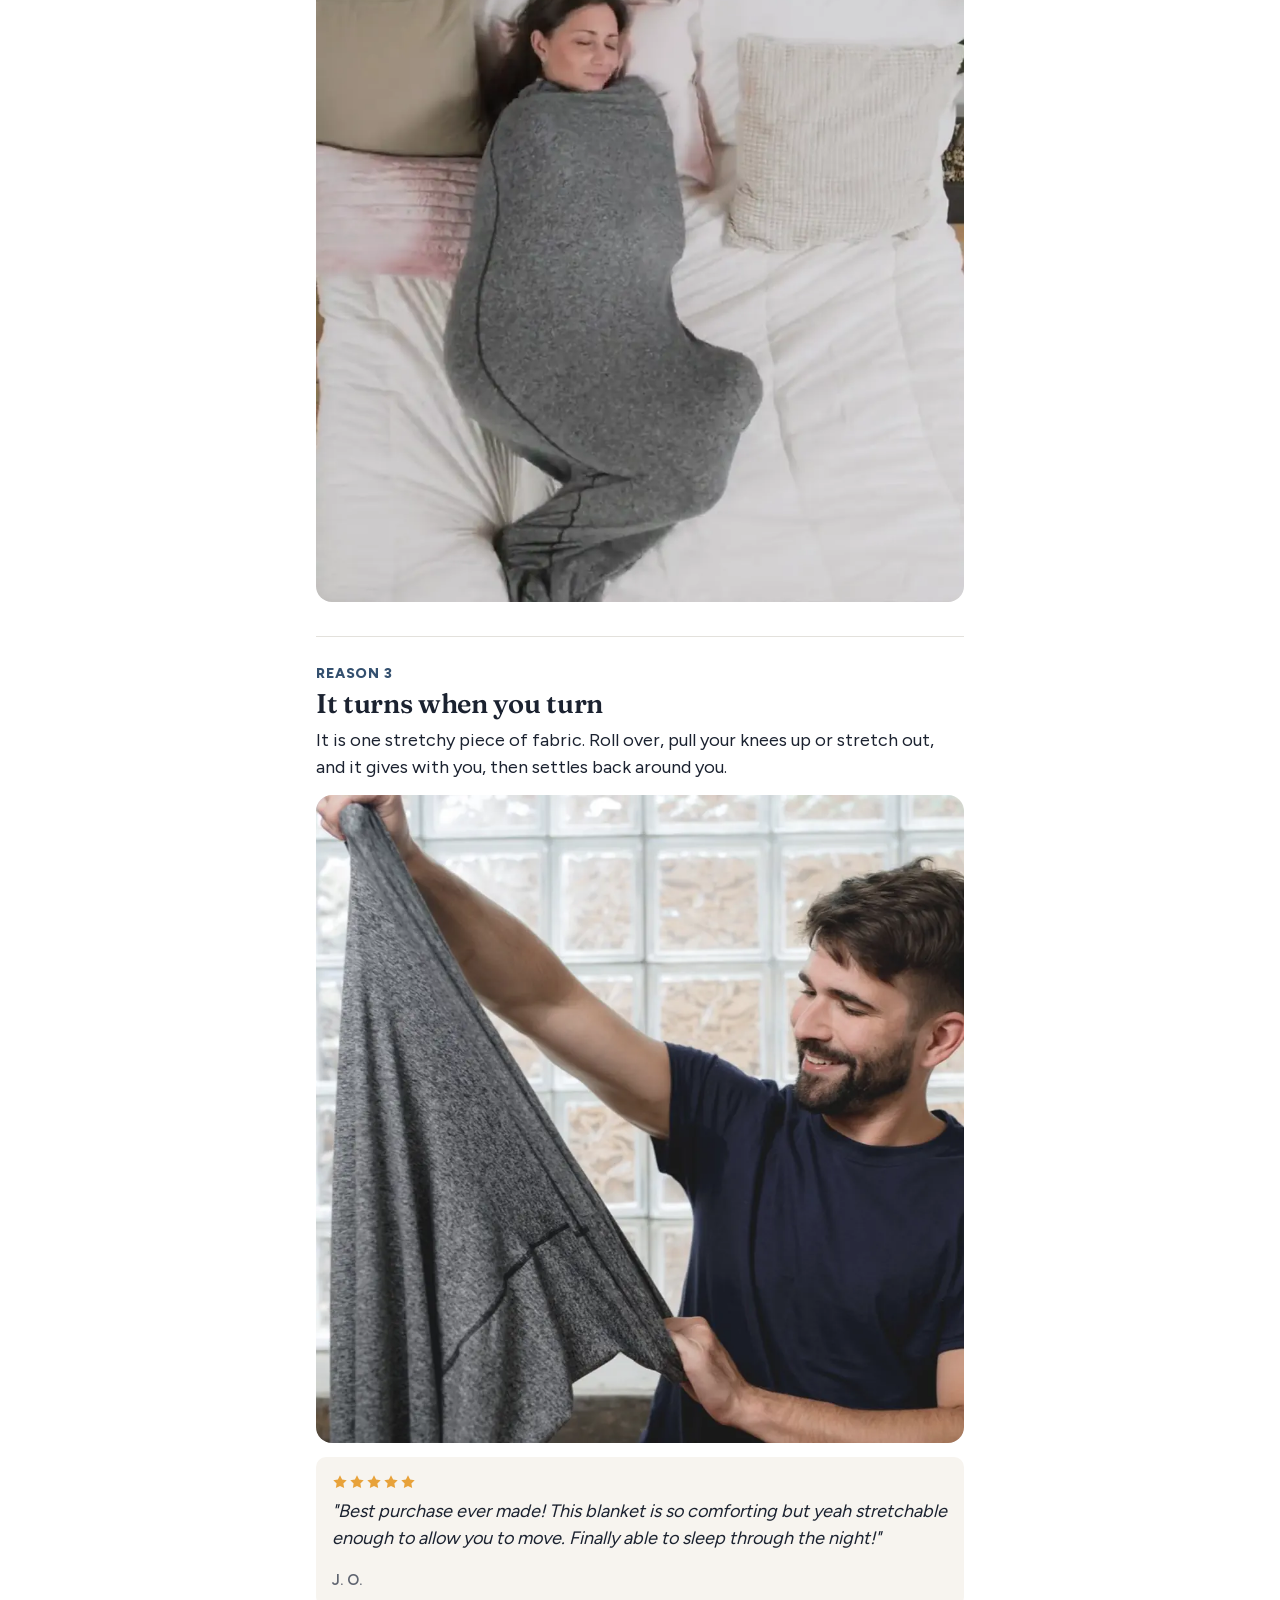
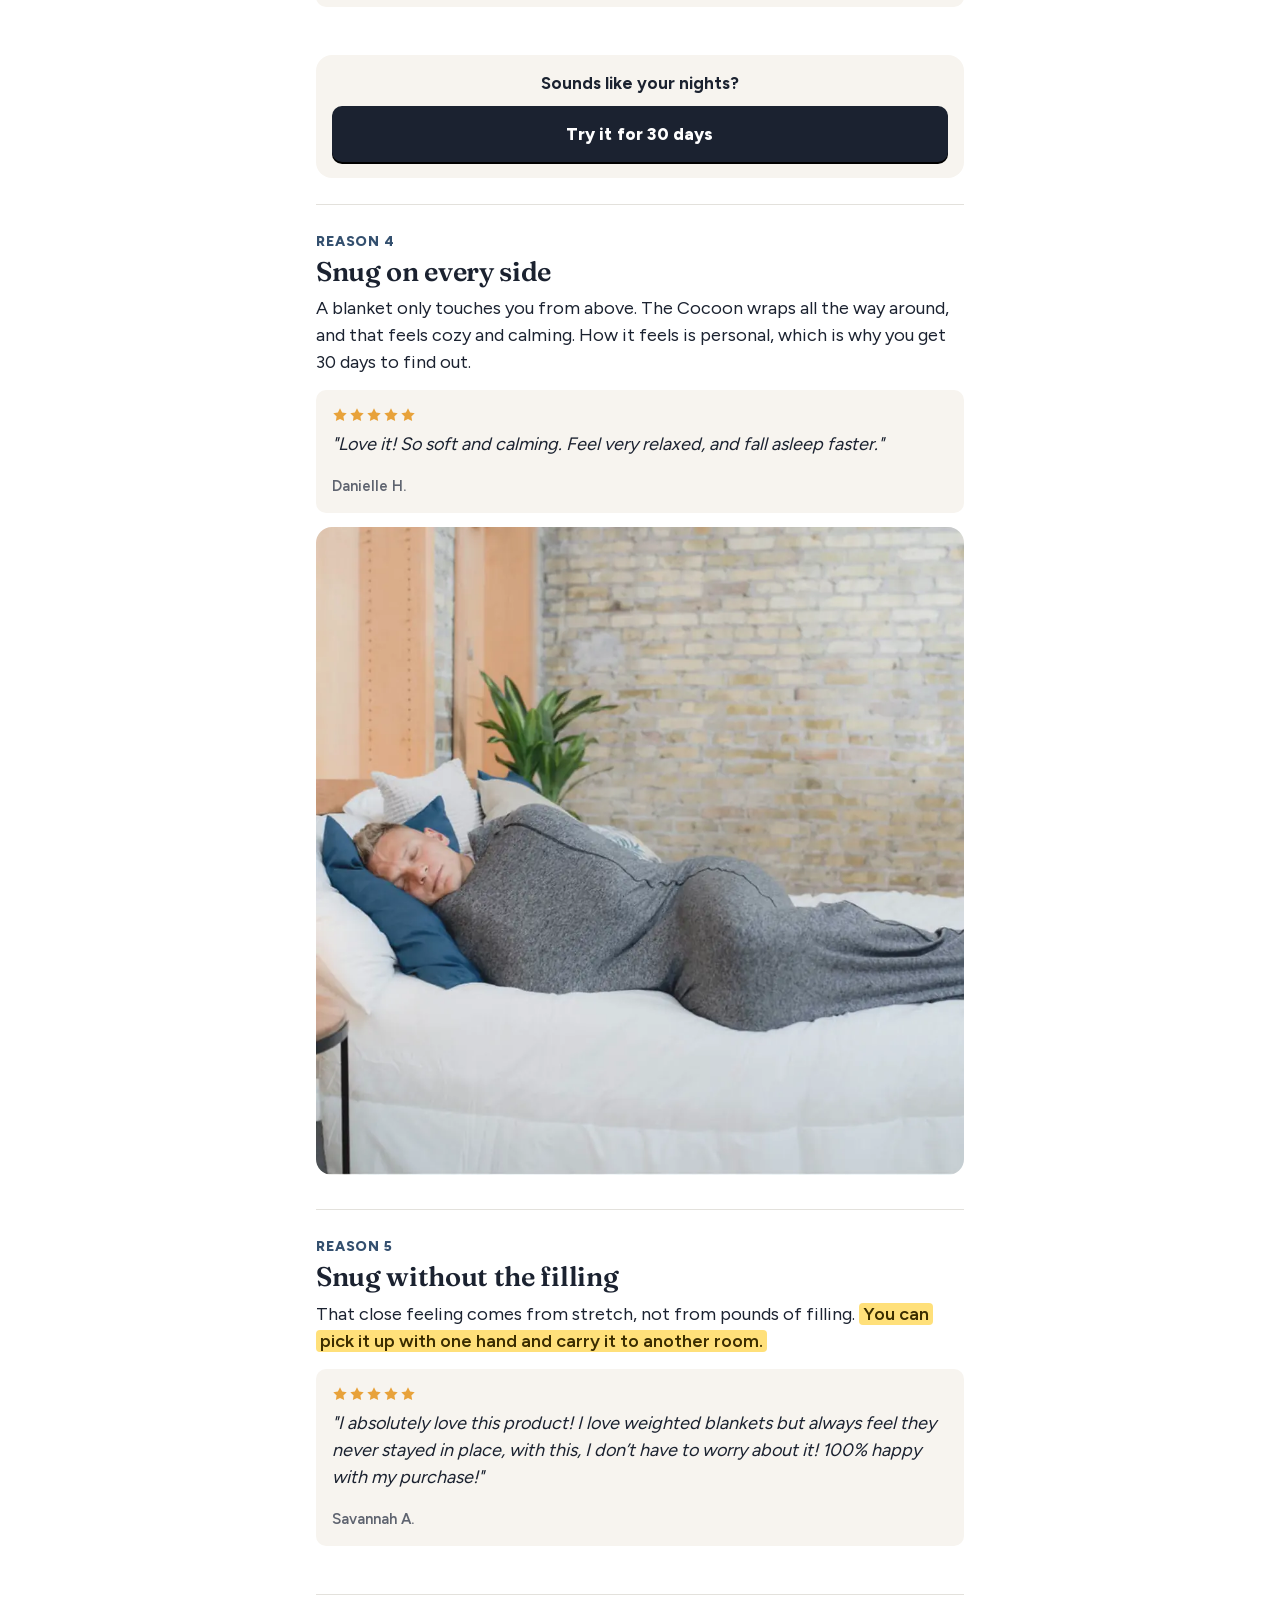
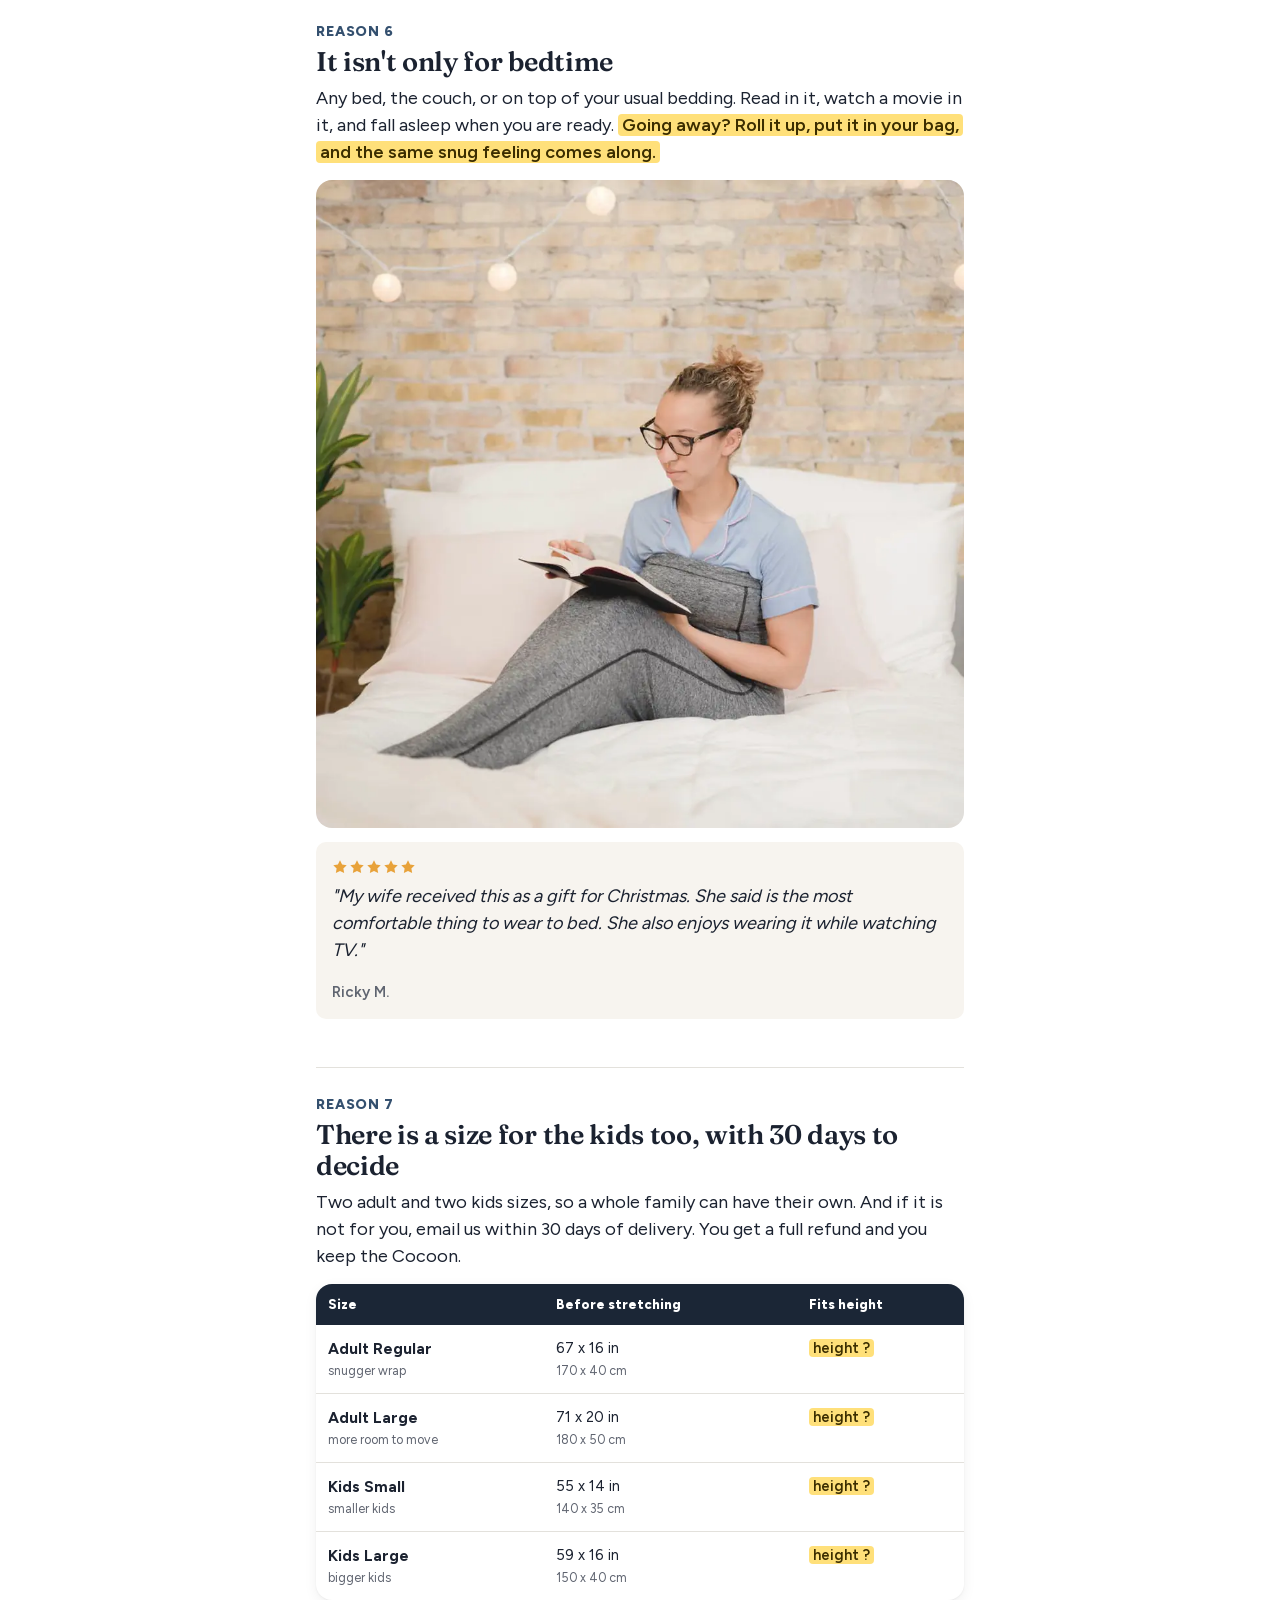
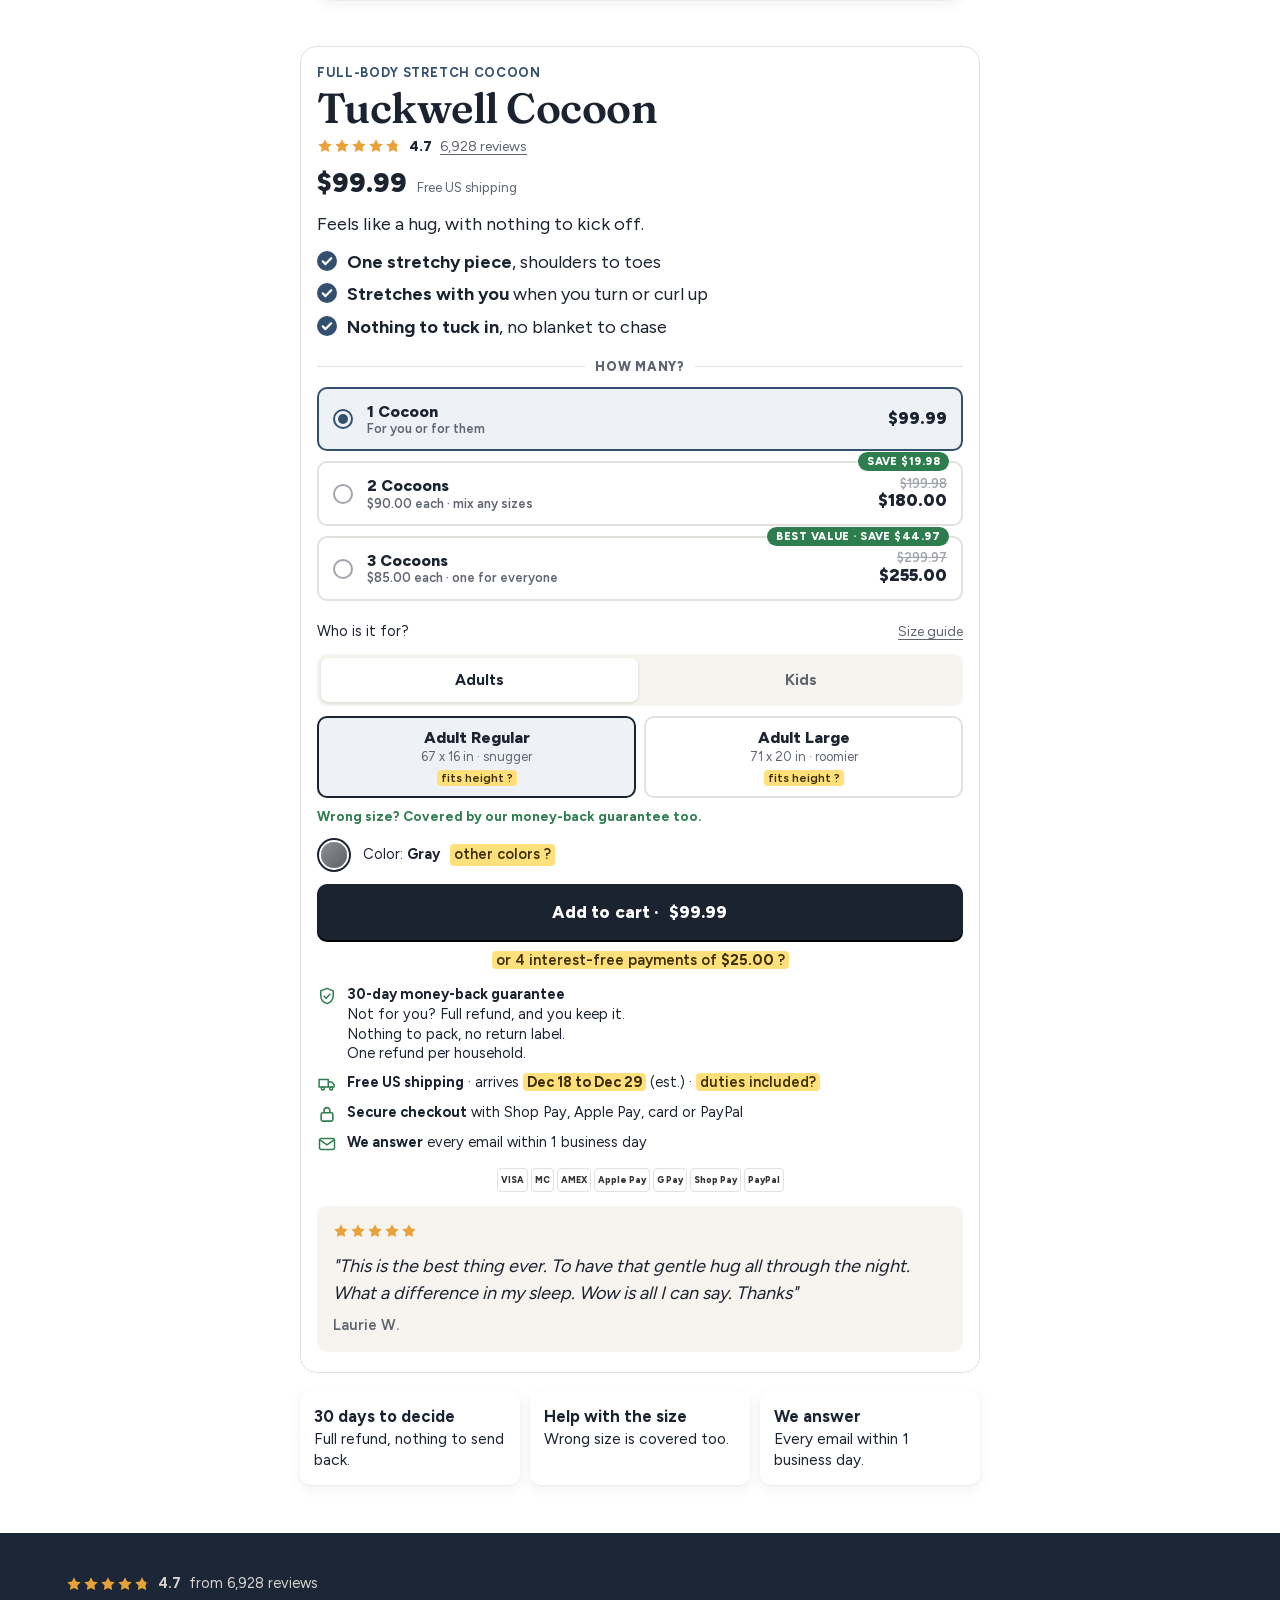
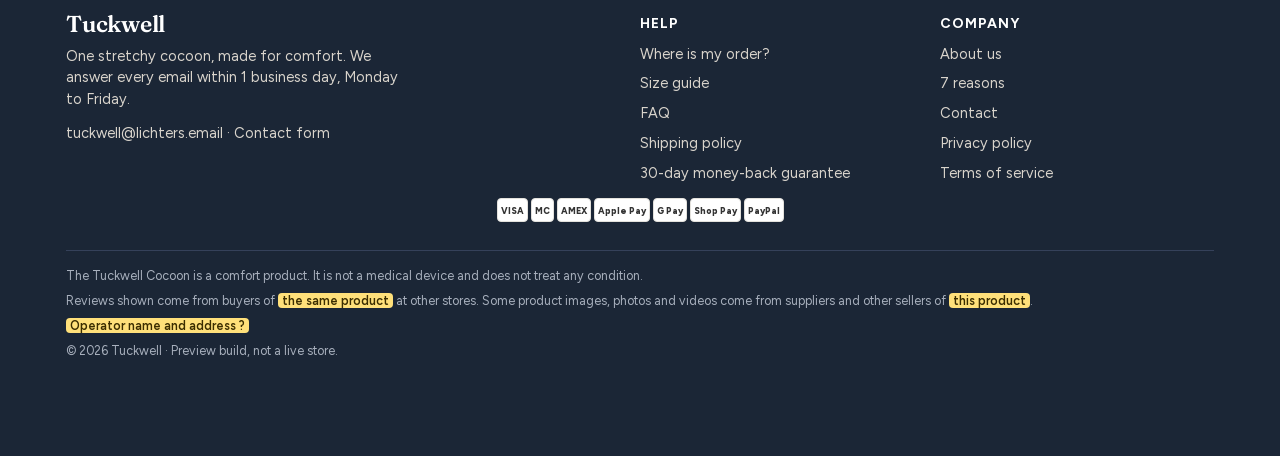
==== commit e9025716: "Schnitt mit einer Stelle (4.7), Sterne-Übersicht raus (David 07.11./08.11.2026) Co-Authored-By: Clau" ====
--- a/pages/7-reasons/index.html
+++ b/pages/7-reasons/index.html
@@ -86,7 +86,7 @@
   <div class="pdp__info">
     <div class="vorzeile-klein">Full-body stretch cocoon</div>
     <h2 class="titel">Tuckwell Cocoon</h2>
-    <a class="sterne-zeile" href="../../products/tuckwell-cocoon/#bewertungen"><span class="sterne" role="img" aria-label="4.73 out of 5 stars"><svg><use href="#i-stern"/></svg><svg><use href="#i-stern"/></svg><svg><use href="#i-stern"/></svg><svg><use href="#i-stern"/></svg><span class="stern-teil"><svg><use href="#i-stern"/></svg><span style="width:73%"><svg><use href="#i-stern"/></svg></span></span></span><b>4.73</b><u>6,928 reviews</u></a>
+    <a class="sterne-zeile" href="../../products/tuckwell-cocoon/#bewertungen"><span class="sterne" role="img" aria-label="4.7 out of 5 stars"><svg><use href="#i-stern"/></svg><svg><use href="#i-stern"/></svg><svg><use href="#i-stern"/></svg><svg><use href="#i-stern"/></svg><span class="stern-teil"><svg><use href="#i-stern"/></svg><span style="width:73%"><svg><use href="#i-stern"/></svg></span></span></span><b>4.7</b><u>6,928 reviews</u></a>
     <div class="preis-zeile"><span class="preis">$99.99</span><small>Free US shipping</small></div>
     <p class="unterzeile">Feels like a hug, with nothing to kick off.</p>
     <ul class="haken">
@@ -173,7 +173,7 @@
     <p class="blatt__klein">Wrong size? Covered by our 30-day money-back guarantee: full refund, you keep it. One refund per household. <a href="../../pages/size-guide/">Full size guide</a></p>
   </div></div></div>
 <footer class="fuss"><div class="huelle">
-  <a class="fuss__bew" href="../../products/tuckwell-cocoon/#bewertungen"><span class="sterne" role="img" aria-label="4.73 out of 5 stars"><svg><use href="#i-stern"/></svg><svg><use href="#i-stern"/></svg><svg><use href="#i-stern"/></svg><svg><use href="#i-stern"/></svg><span class="stern-teil"><svg><use href="#i-stern"/></svg><span style="width:73%"><svg><use href="#i-stern"/></svg></span></span></span> <b>4.73</b> from 6,928 reviews</a>
+  <a class="fuss__bew" href="../../products/tuckwell-cocoon/#bewertungen"><span class="sterne" role="img" aria-label="4.7 out of 5 stars"><svg><use href="#i-stern"/></svg><svg><use href="#i-stern"/></svg><svg><use href="#i-stern"/></svg><svg><use href="#i-stern"/></svg><span class="stern-teil"><svg><use href="#i-stern"/></svg><span style="width:73%"><svg><use href="#i-stern"/></svg></span></span></span> <b>4.7</b> from 6,928 reviews</a>
   <div class="fuss__raster">
     <div><span class="logo logo--hell">Tuckwell</span>
       <p style="margin:0;max-width:340px">One stretchy cocoon, made for comfort. We answer every email within 1 business day, Monday to Friday.</p>
